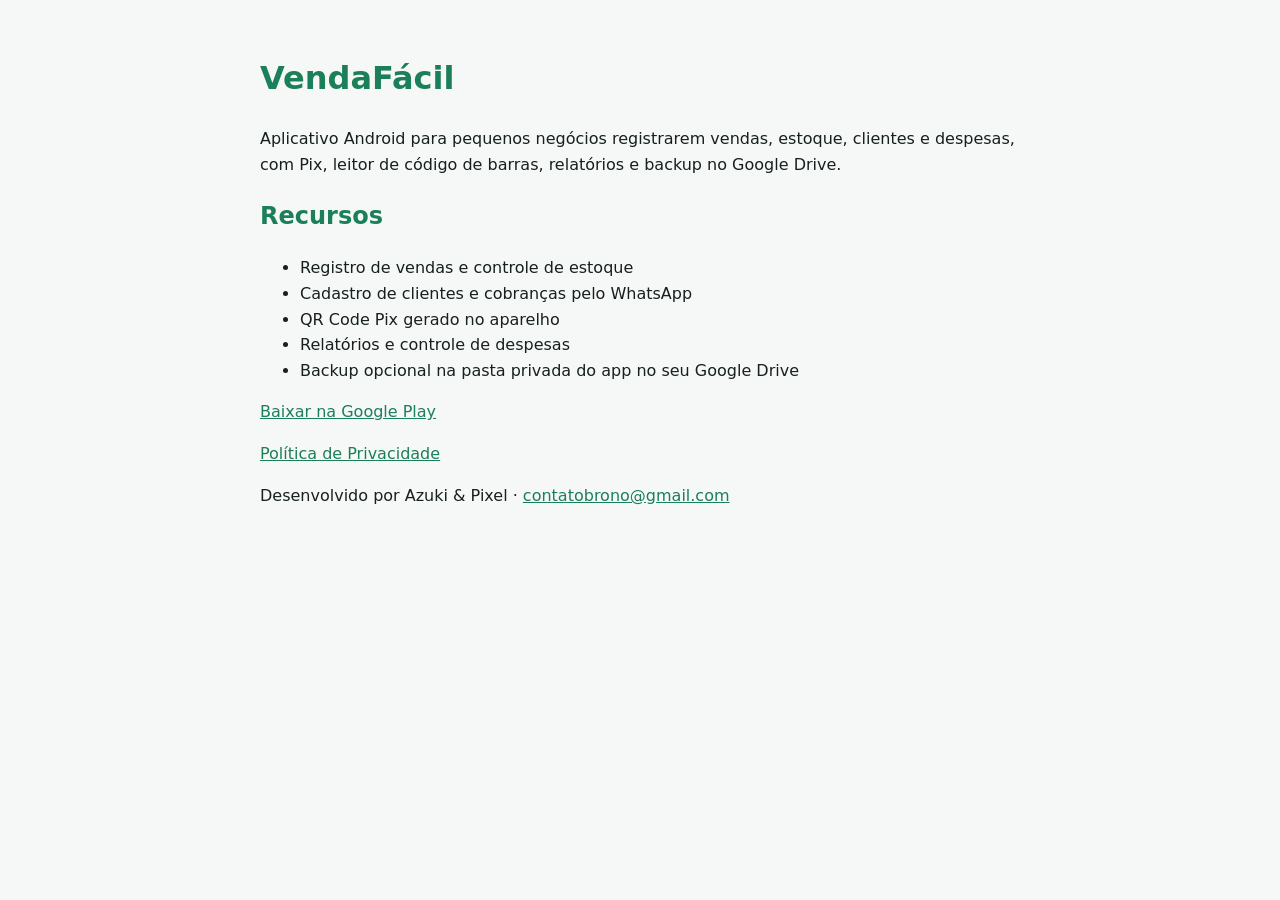
==== vendafacil/index.html @ a2855fb7 "Add files via upload" ====
<!doctype html>
<html lang="pt-BR">
<head>
<meta charset="utf-8">
<meta name="viewport" content="width=device-width, initial-scale=1">
<title>VendaFácil – Azuki &amp; Pixel</title>
<style>
body{font-family:system-ui,-apple-system,"Segoe UI",Roboto,sans-serif;max-width:760px;margin:0 auto;padding:32px 16px;line-height:1.6;color:#16201c;background:#f6f8f7}
h1,h2{color:#1b7f5a}
a{color:#1b7f5a}
</style>
</head>
<body>
<h1>VendaFácil</h1>
<p>Aplicativo Android para pequenos negócios registrarem vendas, estoque, clientes e despesas, com Pix, leitor de código de barras, relatórios e backup no Google Drive.</p>
<h2>Recursos</h2>
<ul>
<li>Registro de vendas e controle de estoque</li>
<li>Cadastro de clientes e cobranças pelo WhatsApp</li>
<li>QR Code Pix gerado no aparelho</li>
<li>Relatórios e controle de despesas</li>
<li>Backup opcional na pasta privada do app no seu Google Drive</li>
</ul>
<p><a href="https://play.google.com/store/apps/details?id=com.azukipixel.vendafacil">Baixar na Google Play</a></p>
<p><a href="politica-de-privacidade.html">Política de Privacidade</a></p>
<p>Desenvolvido por Azuki &amp; Pixel · <a href="mailto:contatobrono@gmail.com">contatobrono@gmail.com</a></p>
</body>
</html>
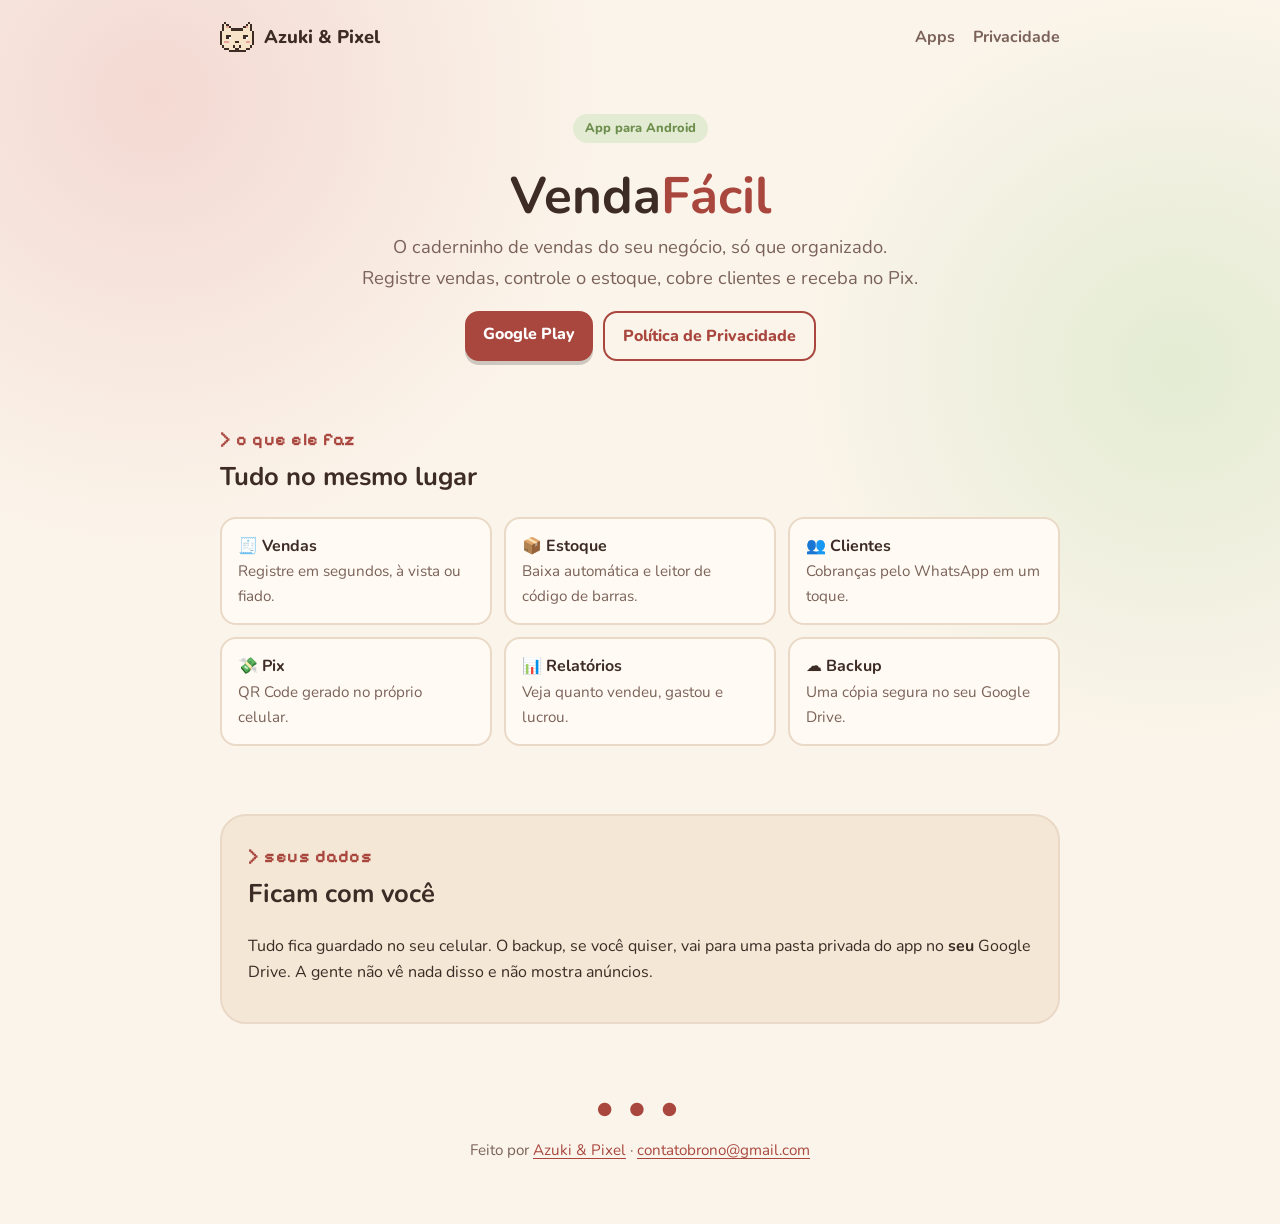
==== commit 59f2c79c: "Add files via upload" ====
--- a/vendafacil/index.html
+++ b/vendafacil/index.html
@@ -3,26 +3,62 @@
 <head>
 <meta charset="utf-8">
 <meta name="viewport" content="width=device-width, initial-scale=1">
+<meta name="description" content="VendaFácil: vendas, estoque, clientes e Pix para pequenos negócios.">
+<meta name="theme-color" content="#fbf4ea">
 <title>VendaFácil – Azuki &amp; Pixel</title>
-<style>
-body{font-family:system-ui,-apple-system,"Segoe UI",Roboto,sans-serif;max-width:760px;margin:0 auto;padding:32px 16px;line-height:1.6;color:#16201c;background:#f6f8f7}
-h1,h2{color:#1b7f5a}
-a{color:#1b7f5a}
-</style>
+<link rel="preconnect" href="https://fonts.googleapis.com">
+<link rel="preconnect" href="https://fonts.gstatic.com" crossorigin>
+<link href="https://fonts.googleapis.com/css2?family=Nunito:wght@400;700;800&family=Pixelify+Sans:wght@500&display=swap" rel="stylesheet">
+<link rel="stylesheet" href="../style.css">
 </head>
 <body>
-<h1>VendaFácil</h1>
-<p>Aplicativo Android para pequenos negócios registrarem vendas, estoque, clientes e despesas, com Pix, leitor de código de barras, relatórios e backup no Google Drive.</p>
-<h2>Recursos</h2>
-<ul>
-<li>Registro de vendas e controle de estoque</li>
-<li>Cadastro de clientes e cobranças pelo WhatsApp</li>
-<li>QR Code Pix gerado no aparelho</li>
-<li>Relatórios e controle de despesas</li>
-<li>Backup opcional na pasta privada do app no seu Google Drive</li>
-</ul>
-<p><a href="https://play.google.com/store/apps/details?id=com.azukipixel.vendafacil">Baixar na Google Play</a></p>
-<p><a href="politica-de-privacidade.html">Política de Privacidade</a></p>
-<p>Desenvolvido por Azuki &amp; Pixel · <a href="mailto:contatobrono@gmail.com">contatobrono@gmail.com</a></p>
+<header class="topo">
+  <div class="wrap">
+    <a class="marca" href="../"><svg class="mini" viewBox="0 0 16 14" shape-rendering="crispEdges" aria-hidden="true"><rect x="2" y="0" width="1" height="1" fill="var(--px-ink)"/><rect x="13" y="0" width="1" height="1" fill="var(--px-ink)"/><rect x="1" y="1" width="1" height="1" fill="var(--px-ink)"/><rect x="2" y="1" width="1" height="1" fill="var(--px-fur)"/><rect x="3" y="1" width="1" height="1" fill="var(--px-ink)"/><rect x="12" y="1" width="1" height="1" fill="var(--px-ink)"/><rect x="13" y="1" width="1" height="1" fill="var(--px-fur)"/><rect x="14" y="1" width="1" height="1" fill="var(--px-ink)"/><rect x="1" y="2" width="1" height="1" fill="var(--px-ink)"/><rect x="2" y="2" width="1" height="1" fill="var(--px-fur)"/><rect x="3" y="2" width="1" height="1" fill="var(--px-blush)"/><rect x="4" y="2" width="1" height="1" fill="var(--px-ink)"/><rect x="11" y="2" width="1" height="1" fill="var(--px-ink)"/><rect x="12" y="2" width="1" height="1" fill="var(--px-blush)"/><rect x="13" y="2" width="1" height="1" fill="var(--px-fur)"/><rect x="14" y="2" width="1" height="1" fill="var(--px-ink)"/><rect x="1" y="3" width="1" height="1" fill="var(--px-ink)"/><rect x="2" y="3" width="1" height="1" fill="var(--px-fur)"/><rect x="3" y="3" width="1" height="1" fill="var(--px-fur)"/><rect x="4" y="3" width="1" height="1" fill="var(--px-fur)"/><rect x="5" y="3" width="1" height="1" fill="var(--px-ink)"/><rect x="6" y="3" width="1" height="1" fill="var(--px-ink)"/><rect x="7" y="3" width="1" height="1" fill="var(--px-ink)"/><rect x="8" y="3" width="1" height="1" fill="var(--px-ink)"/><rect x="9" y="3" width="1" height="1" fill="var(--px-ink)"/><rect x="10" y="3" width="1" height="1" fill="var(--px-ink)"/><rect x="11" y="3" width="1" height="1" fill="var(--px-fur)"/><rect x="12" y="3" width="1" height="1" fill="var(--px-fur)"/><rect x="13" y="3" width="1" height="1" fill="var(--px-fur)"/><rect x="14" y="3" width="1" height="1" fill="var(--px-ink)"/><rect x="0" y="4" width="1" height="1" fill="var(--px-ink)"/><rect x="1" y="4" width="1" height="1" fill="var(--px-fur)"/><rect x="2" y="4" width="1" height="1" fill="var(--px-fur)"/><rect x="3" y="4" width="1" height="1" fill="var(--px-fur)"/><rect x="4" y="4" width="1" height="1" fill="var(--px-fur)"/><rect x="5" y="4" width="1" height="1" fill="var(--px-fur)"/><rect x="6" y="4" width="1" height="1" fill="var(--px-fur)"/><rect x="7" y="4" width="1" height="1" fill="var(--px-fur)"/><rect x="8" y="4" width="1" height="1" fill="var(--px-fur)"/><rect x="9" y="4" width="1" height="1" fill="var(--px-fur)"/><rect x="10" y="4" width="1" height="1" fill="var(--px-fur)"/><rect x="11" y="4" width="1" height="1" fill="var(--px-fur)"/><rect x="12" y="4" width="1" height="1" fill="var(--px-fur)"/><rect x="13" y="4" width="1" height="1" fill="var(--px-fur)"/><rect x="14" y="4" width="1" height="1" fill="var(--px-fur)"/><rect x="15" y="4" width="1" height="1" fill="var(--px-ink)"/><rect x="0" y="5" width="1" height="1" fill="var(--px-ink)"/><rect x="1" y="5" width="1" height="1" fill="var(--px-fur)"/><rect x="2" y="5" width="1" height="1" fill="var(--px-fur)"/><rect x="3" y="5" width="1" height="1" fill="var(--px-fur)"/><rect x="4" y="5" width="1" height="1" fill="var(--px-fur)"/><rect x="5" y="5" width="1" height="1" fill="var(--px-fur)"/><rect x="6" y="5" width="1" height="1" fill="var(--px-fur)"/><rect x="7" y="5" width="1" height="1" fill="var(--px-fur)"/><rect x="8" y="5" width="1" height="1" fill="var(--px-fur)"/><rect x="9" y="5" width="1" height="1" fill="var(--px-fur)"/><rect x="10" y="5" width="1" height="1" fill="var(--px-fur)"/><rect x="11" y="5" width="1" height="1" fill="var(--px-fur)"/><rect x="12" y="5" width="1" height="1" fill="var(--px-fur)"/><rect x="13" y="5" width="1" height="1" fill="var(--px-fur)"/><rect x="14" y="5" width="1" height="1" fill="var(--px-fur)"/><rect x="15" y="5" width="1" height="1" fill="var(--px-ink)"/><rect x="0" y="6" width="1" height="1" fill="var(--px-ink)"/><rect x="1" y="6" width="1" height="1" fill="var(--px-fur)"/><rect x="2" y="6" width="1" height="1" fill="var(--px-fur)"/><rect x="3" y="6" width="1" height="1" fill="var(--px-ink)"/><rect x="4" y="6" width="1" height="1" fill="var(--px-ink)"/><rect x="5" y="6" width="1" height="1" fill="var(--px-fur)"/><rect x="6" y="6" width="1" height="1" fill="var(--px-fur)"/><rect x="7" y="6" width="1" height="1" fill="var(--px-fur)"/><rect x="8" y="6" width="1" height="1" fill="var(--px-fur)"/><rect x="9" y="6" width="1" height="1" fill="var(--px-fur)"/><rect x="10" y="6" width="1" height="1" fill="var(--px-fur)"/><rect x="11" y="6" width="1" height="1" fill="var(--px-ink)"/><rect x="12" y="6" width="1" height="1" fill="var(--px-ink)"/><rect x="13" y="6" width="1" height="1" fill="var(--px-fur)"/><rect x="14" y="6" width="1" height="1" fill="var(--px-fur)"/><rect x="15" y="6" width="1" height="1" fill="var(--px-ink)"/><rect x="0" y="7" width="1" height="1" fill="var(--px-ink)"/><rect x="1" y="7" width="1" height="1" fill="var(--px-fur)"/><rect x="2" y="7" width="1" height="1" fill="var(--px-fur)"/><rect x="3" y="7" width="1" height="1" fill="var(--px-ink)"/><rect x="4" y="7" width="1" height="1" fill="#fff"/><rect x="5" y="7" width="1" height="1" fill="var(--px-fur)"/><rect x="6" y="7" width="1" height="1" fill="var(--px-fur)"/><rect x="7" y="7" width="1" height="1" fill="var(--px-fur)"/><rect x="8" y="7" width="1" height="1" fill="var(--px-fur)"/><rect x="9" y="7" width="1" height="1" fill="var(--px-fur)"/><rect x="10" y="7" width="1" height="1" fill="var(--px-fur)"/><rect x="11" y="7" width="1" height="1" fill="var(--px-ink)"/><rect x="12" y="7" width="1" height="1" fill="#fff"/><rect x="13" y="7" width="1" height="1" fill="var(--px-fur)"/><rect x="14" y="7" width="1" height="1" fill="var(--px-fur)"/><rect x="15" y="7" width="1" height="1" fill="var(--px-ink)"/><rect x="0" y="8" width="1" height="1" fill="var(--px-ink)"/><rect x="1" y="8" width="1" height="1" fill="var(--px-fur)"/><rect x="2" y="8" width="1" height="1" fill="var(--px-fur)"/><rect x="3" y="8" width="1" height="1" fill="var(--px-fur)"/><rect x="4" y="8" width="1" height="1" fill="var(--px-fur)"/><rect x="5" y="8" width="1" height="1" fill="var(--px-fur)"/><rect x="6" y="8" width="1" height="1" fill="var(--px-fur)"/><rect x="7" y="8" width="1" height="1" fill="var(--px-fur)"/><rect x="8" y="8" width="1" height="1" fill="var(--px-fur)"/><rect x="9" y="8" width="1" height="1" fill="var(--px-fur)"/><rect x="10" y="8" width="1" height="1" fill="var(--px-fur)"/><rect x="11" y="8" width="1" height="1" fill="var(--px-fur)"/><rect x="12" y="8" width="1" height="1" fill="var(--px-fur)"/><rect x="13" y="8" width="1" height="1" fill="var(--px-fur)"/><rect x="14" y="8" width="1" height="1" fill="var(--px-fur)"/><rect x="15" y="8" width="1" height="1" fill="var(--px-ink)"/><rect x="0" y="9" width="1" height="1" fill="var(--px-ink)"/><rect x="1" y="9" width="1" height="1" fill="var(--px-fur)"/><rect x="2" y="9" width="1" height="1" fill="var(--px-blush)"/><rect x="3" y="9" width="1" height="1" fill="var(--px-blush)"/><rect x="4" y="9" width="1" height="1" fill="var(--px-fur)"/><rect x="5" y="9" width="1" height="1" fill="var(--px-fur)"/><rect x="6" y="9" width="1" height="1" fill="var(--px-fur)"/><rect x="7" y="9" width="1" height="1" fill="var(--px-ink)"/><rect x="8" y="9" width="1" height="1" fill="var(--px-ink)"/><rect x="9" y="9" width="1" height="1" fill="var(--px-fur)"/><rect x="10" y="9" width="1" height="1" fill="var(--px-fur)"/><rect x="11" y="9" width="1" height="1" fill="var(--px-fur)"/><rect x="12" y="9" width="1" height="1" fill="var(--px-blush)"/><rect x="13" y="9" width="1" height="1" fill="var(--px-blush)"/><rect x="14" y="9" width="1" height="1" fill="var(--px-fur)"/><rect x="15" y="9" width="1" height="1" fill="var(--px-ink)"/><rect x="0" y="10" width="1" height="1" fill="var(--px-ink)"/><rect x="1" y="10" width="1" height="1" fill="var(--px-fur)"/><rect x="2" y="10" width="1" height="1" fill="var(--px-fur)"/><rect x="3" y="10" width="1" height="1" fill="var(--px-fur)"/><rect x="4" y="10" width="1" height="1" fill="var(--px-fur)"/><rect x="5" y="10" width="1" height="1" fill="var(--px-fur)"/><rect x="6" y="10" width="1" height="1" fill="var(--px-fur)"/><rect x="7" y="10" width="1" height="1" fill="var(--px-fur)"/><rect x="8" y="10" width="1" height="1" fill="var(--px-fur)"/><rect x="9" y="10" width="1" height="1" fill="var(--px-fur)"/><rect x="10" y="10" width="1" height="1" fill="var(--px-fur)"/><rect x="11" y="10" width="1" height="1" fill="var(--px-fur)"/><rect x="12" y="10" width="1" height="1" fill="var(--px-fur)"/><rect x="13" y="10" width="1" height="1" fill="var(--px-fur)"/><rect x="14" y="10" width="1" height="1" fill="var(--px-fur)"/><rect x="15" y="10" width="1" height="1" fill="var(--px-ink)"/><rect x="1" y="11" width="1" height="1" fill="var(--px-ink)"/><rect x="2" y="11" width="1" height="1" fill="var(--px-fur)"/><rect x="3" y="11" width="1" height="1" fill="var(--px-fur)"/><rect x="4" y="11" width="1" height="1" fill="var(--px-fur)"/><rect x="5" y="11" width="1" height="1" fill="var(--px-fur)"/><rect x="6" y="11" width="1" height="1" fill="var(--px-ink)"/><rect x="7" y="11" width="1" height="1" fill="var(--px-fur)"/><rect x="8" y="11" width="1" height="1" fill="var(--px-fur)"/><rect x="9" y="11" width="1" height="1" fill="var(--px-ink)"/><rect x="10" y="11" width="1" height="1" fill="var(--px-fur)"/><rect x="11" y="11" width="1" height="1" fill="var(--px-fur)"/><rect x="12" y="11" width="1" height="1" fill="var(--px-fur)"/><rect x="13" y="11" width="1" height="1" fill="var(--px-fur)"/><rect x="14" y="11" width="1" height="1" fill="var(--px-ink)"/><rect x="2" y="12" width="1" height="1" fill="var(--px-ink)"/><rect x="3" y="12" width="1" height="1" fill="var(--px-ink)"/><rect x="4" y="12" width="1" height="1" fill="var(--px-fur)"/><rect x="5" y="12" width="1" height="1" fill="var(--px-fur)"/><rect x="6" y="12" width="1" height="1" fill="var(--px-fur)"/><rect x="7" y="12" width="1" height="1" fill="var(--px-ink)"/><rect x="8" y="12" width="1" height="1" fill="var(--px-ink)"/><rect x="9" y="12" width="1" height="1" fill="var(--px-fur)"/><rect x="10" y="12" width="1" height="1" fill="var(--px-fur)"/><rect x="11" y="12" width="1" height="1" fill="var(--px-fur)"/><rect x="12" y="12" width="1" height="1" fill="var(--px-ink)"/><rect x="13" y="12" width="1" height="1" fill="var(--px-ink)"/><rect x="4" y="13" width="1" height="1" fill="var(--px-ink)"/><rect x="5" y="13" width="1" height="1" fill="var(--px-ink)"/><rect x="6" y="13" width="1" height="1" fill="var(--px-ink)"/><rect x="7" y="13" width="1" height="1" fill="var(--px-ink)"/><rect x="8" y="13" width="1" height="1" fill="var(--px-ink)"/><rect x="9" y="13" width="1" height="1" fill="var(--px-ink)"/><rect x="10" y="13" width="1" height="1" fill="var(--px-ink)"/><rect x="11" y="13" width="1" height="1" fill="var(--px-ink)"/></svg><span>Azuki &amp; Pixel</span></a>
+    <nav><a href="../#apps">Apps</a><a href="politica-de-privacidade.html">Privacidade</a></nav>
+  </div>
+</header>
+
+<main>
+  <section class="hero">
+    <div class="wrap">
+      <span class="selo">App para Android</span>
+      <h1>Venda<span class="e">Fácil</span></h1>
+      <p class="sub">O caderninho de vendas do seu negócio, só que organizado. Registre vendas, controle o estoque, cobre clientes e receba no Pix.</p>
+      <div class="acoes" style="justify-content:center;margin-top:18px">
+        <a class="botao" href="https://play.google.com/store/apps/details?id=com.azukipixel.vendafacil">Google Play</a>
+        <a class="botao claro" href="politica-de-privacidade.html">Política de Privacidade</a>
+      </div>
+    </div>
+  </section>
+
+  <section>
+    <div class="wrap">
+      <h2><span class="pixel">&gt; o que ele faz</span>Tudo no mesmo lugar</h2>
+      <ul class="lista">
+        <li>🧾 Vendas<span>Registre em segundos, à vista ou fiado.</span></li>
+        <li>📦 Estoque<span>Baixa automática e leitor de código de barras.</span></li>
+        <li>👥 Clientes<span>Cobranças pelo WhatsApp em um toque.</span></li>
+        <li>💸 Pix<span>QR Code gerado no próprio celular.</span></li>
+        <li>📊 Relatórios<span>Veja quanto vendeu, gastou e lucrou.</span></li>
+        <li>☁️ Backup<span>Uma cópia segura no seu Google Drive.</span></li>
+      </ul>
+    </div>
+  </section>
+
+  <section>
+    <div class="wrap">
+      <div class="sobre">
+        <h2><span class="pixel">&gt; seus dados</span>Ficam com você</h2>
+        <p>Tudo fica guardado no seu celular. O backup, se você quiser, vai para uma pasta privada do app no <strong>seu</strong> Google Drive. A gente não vê nada disso e não mostra anúncios.</p>
+      </div>
+    </div>
+  </section>
+</main>
+
+<footer>
+  <div class="feijoes">● ● ●</div>
+  <p>Feito por <a href="../">Azuki &amp; Pixel</a> · <a href="mailto:contatobrono@gmail.com">contatobrono@gmail.com</a></p>
+</footer>
 </body>
 </html>
--- a/style.css
+++ b/style.css
@@ -0,0 +1,117 @@
+:root{
+  --bg:#fbf4ea;
+  --bg-2:#f4e7d6;
+  --card:#fffaf3;
+  --ink:#3d2b25;
+  --ink-soft:#7a6259;
+  --azuki:#a9473f;
+  --azuki-soft:#f3d9d2;
+  --matcha:#6f8f4e;
+  --matcha-soft:#e3ecd3;
+  --line:#ead9c6;
+  --shadow:0 10px 30px -12px rgba(110,60,40,.25);
+  --px-ink:#3d2b25;
+  --px-fur:#f6e3c8;
+  --px-blush:#e9a39a;
+}
+@media (prefers-color-scheme:dark){
+  :root{
+    --bg:#221a17;
+    --bg-2:#2b211d;
+    --card:#2f2420;
+    --ink:#f3e6d8;
+    --ink-soft:#c4ad9d;
+    --azuki:#e48a7e;
+    --azuki-soft:#4a2c27;
+    --matcha:#a9c98a;
+    --matcha-soft:#33402a;
+    --line:#45352e;
+    --shadow:0 10px 30px -12px rgba(0,0,0,.6);
+    --px-ink:#1a1210;
+    --px-fur:#f6e3c8;
+    --px-blush:#e9a39a;
+  }
+}
+*{box-sizing:border-box}
+html{scroll-behavior:smooth}
+body{
+  margin:0;
+  font-family:"Nunito",system-ui,-apple-system,"Segoe UI",Roboto,sans-serif;
+  color:var(--ink);
+  background:
+    radial-gradient(circle at 12% 8%,var(--azuki-soft) 0,transparent 28%),
+    radial-gradient(circle at 92% 30%,var(--matcha-soft) 0,transparent 26%),
+    var(--bg);
+  line-height:1.65;
+  min-height:100vh;
+}
+a{color:var(--azuki);text-underline-offset:3px}
+.pixel{font-family:"Pixelify Sans","Nunito",monospace;letter-spacing:.5px}
+.wrap{max-width:880px;margin:0 auto;padding:0 20px}
+
+header.topo{padding:22px 0}
+header.topo .wrap{display:flex;align-items:center;justify-content:space-between;gap:12px}
+.marca{display:flex;align-items:center;gap:10px;text-decoration:none;color:var(--ink);font-weight:800;font-size:1.15rem}
+.marca svg{width:34px;height:auto}
+nav a{color:var(--ink-soft);text-decoration:none;font-weight:700;margin-left:18px}
+nav a:hover{color:var(--azuki)}
+
+.hero{padding:40px 0 30px;text-align:center}
+.hero .gato{width:min(180px,46vw);height:auto;animation:balanca 3.2s ease-in-out infinite;filter:drop-shadow(0 12px 10px rgba(110,60,40,.18))}
+@keyframes balanca{0%,100%{transform:translateY(0) rotate(-2deg)}50%{transform:translateY(-6px) rotate(2deg)}}
+@media (prefers-reduced-motion:reduce){.hero .gato{animation:none}}
+.hero h1{font-size:clamp(2.1rem,6vw,3.2rem);margin:18px 0 6px;line-height:1.15}
+.hero h1 .e{color:var(--azuki)}
+.hero p.sub{font-size:1.15rem;color:var(--ink-soft);max-width:560px;margin:0 auto}
+.selo{display:inline-block;background:var(--matcha-soft);color:var(--matcha);font-weight:800;font-size:.8rem;padding:4px 12px;border-radius:999px;margin-bottom:6px}
+
+section{padding:34px 0}
+h2{font-size:1.6rem;margin:0 0 18px}
+h2 .pixel{color:var(--azuki);font-size:1.1rem;display:block;margin-bottom:2px}
+
+.cards{display:grid;grid-template-columns:repeat(auto-fit,minmax(250px,1fr));gap:18px}
+.card{
+  background:var(--card);
+  border:2px solid var(--line);
+  border-radius:22px;
+  padding:22px;
+  box-shadow:var(--shadow);
+  transition:transform .2s ease;
+}
+.card:hover{transform:translateY(-3px)}
+.card h3{margin:10px 0 4px;font-size:1.25rem}
+.card p{margin:0 0 12px;color:var(--ink-soft)}
+.icone{width:54px;height:54px;border-radius:16px;display:grid;place-items:center;font-size:1.6rem}
+.icone.verde{background:var(--matcha-soft)}
+.icone.azuki{background:var(--azuki-soft)}
+.card.vazio{border-style:dashed;box-shadow:none;background:transparent;display:flex;flex-direction:column;justify-content:center;align-items:center;text-align:center;min-height:200px}
+.card.vazio p{margin:6px 0 0}
+
+.botao{
+  display:inline-block;background:var(--azuki);color:#fff;text-decoration:none;font-weight:800;
+  padding:10px 18px;border-radius:14px;box-shadow:0 4px 0 rgba(0,0,0,.18);
+}
+.botao:hover{filter:brightness(1.06)}
+.botao.claro{background:transparent;color:var(--azuki);border:2px solid var(--azuki);box-shadow:none}
+.acoes{display:flex;flex-wrap:wrap;gap:10px;margin-top:6px}
+
+.lista{list-style:none;padding:0;margin:0;display:grid;grid-template-columns:repeat(auto-fit,minmax(220px,1fr));gap:12px}
+.lista li{background:var(--card);border:2px solid var(--line);border-radius:16px;padding:14px 16px;font-weight:700}
+.lista li span{display:block;font-weight:400;color:var(--ink-soft);font-size:.95rem}
+
+.sobre{background:var(--bg-2);border-radius:26px;padding:26px;border:2px solid var(--line)}
+.sobre p{margin:0 0 10px}
+
+footer{padding:36px 0 46px;color:var(--ink-soft);font-size:.95rem;text-align:center}
+footer .feijoes{letter-spacing:6px;color:var(--azuki);font-size:1.1rem}
+
+.doc{background:var(--card);border:2px solid var(--line);border-radius:24px;padding:28px;box-shadow:var(--shadow);margin:10px 0 30px}
+.doc h1{font-size:clamp(1.6rem,5vw,2.2rem);line-height:1.2;margin-top:0}
+.doc h2{font-size:1.2rem;margin:26px 0 6px;color:var(--azuki)}
+.doc code{background:var(--bg-2);padding:1px 6px;border-radius:6px}
+
+@media (max-width:560px){
+  nav a{margin-left:12px}
+  .doc{padding:20px}
+}
+.marca svg.mini{width:34px;height:auto}
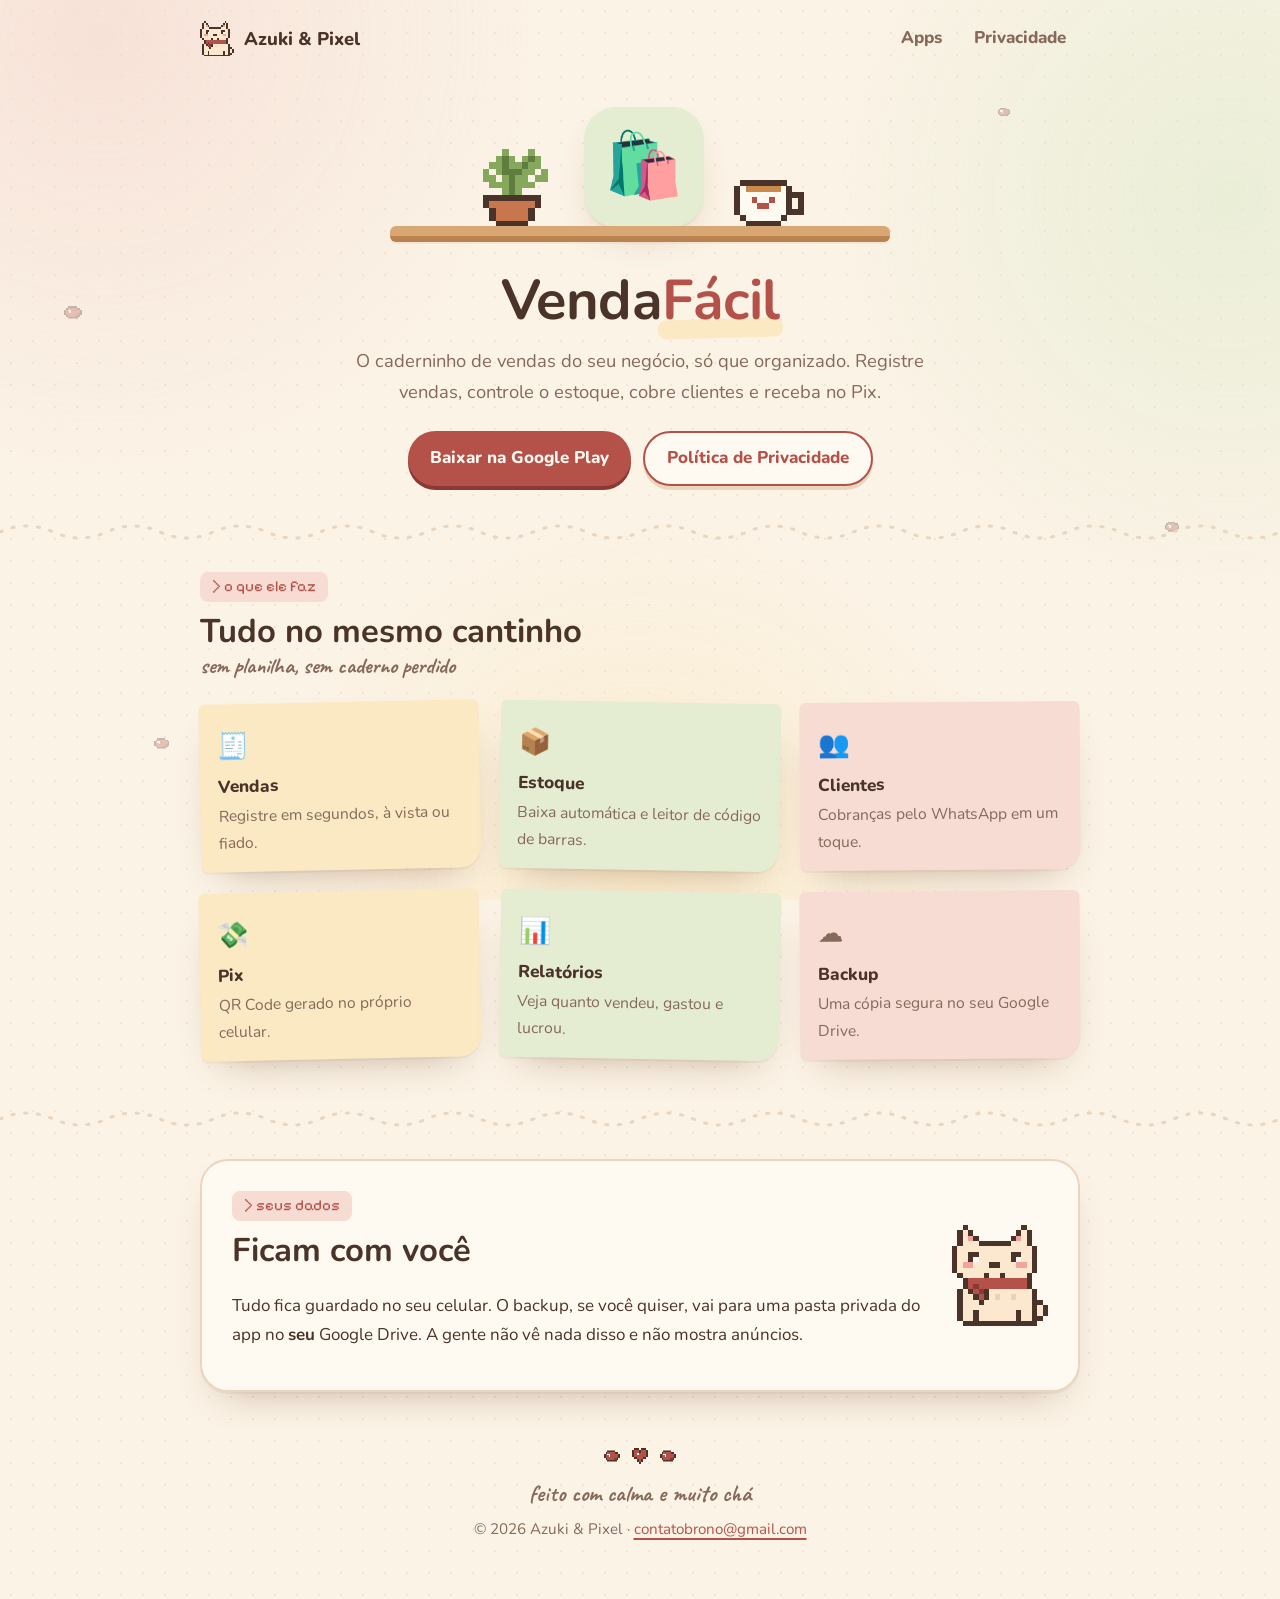
==== commit bbba6b2e: "Add files via upload" ====
--- a/vendafacil/index.html
+++ b/vendafacil/index.html
@@ -4,17 +4,21 @@
 <meta charset="utf-8">
 <meta name="viewport" content="width=device-width, initial-scale=1">
 <meta name="description" content="VendaFácil: vendas, estoque, clientes e Pix para pequenos negócios.">
-<meta name="theme-color" content="#fbf4ea">
+<meta name="theme-color" content="#fbf3e6" media="(prefers-color-scheme: light)">
+<meta name="theme-color" content="#241b17" media="(prefers-color-scheme: dark)">
 <title>VendaFácil – Azuki &amp; Pixel</title>
 <link rel="preconnect" href="https://fonts.googleapis.com">
 <link rel="preconnect" href="https://fonts.gstatic.com" crossorigin>
-<link href="https://fonts.googleapis.com/css2?family=Nunito:wght@400;700;800&family=Pixelify+Sans:wght@500&display=swap" rel="stylesheet">
+<link href="https://fonts.googleapis.com/css2?family=Caveat:wght@700&family=Nunito:wght@400;700;800&family=Pixelify+Sans:wght@500&display=swap" rel="stylesheet">
 <link rel="stylesheet" href="../style.css">
+<link rel="icon" href="data:image/svg+xml,%3Csvg xmlns='http://www.w3.org/2000/svg' viewBox='0 0 5 5' shape-rendering='crispEdges'%3E%3Cpath d='M1 0h3v1h1v3h-1v1h-3v-1h-1v-3h1z' fill='%234a3328'/%3E%3Cpath d='M1 1h3v3h-3z' fill='%23b4524a'/%3E%3Cpath d='M2 2h1v1h-1z' fill='%23fff'/%3E%3C/svg%3E">
 </head>
 <body>
+<svg width="0" height="0" style="position:absolute" aria-hidden="true"><defs><symbol id="px-gato" viewBox="0 0 18 19"><rect x="2" y="0" width="1.02" height="1.02" fill="var(--px-ink)"/><rect x="13" y="0" width="1.02" height="1.02" fill="var(--px-ink)"/><rect x="1" y="1" width="1.02" height="1.02" fill="var(--px-ink)"/><rect x="2" y="1" width="1.02" height="1.02" fill="var(--px-fur)"/><rect x="3" y="1" width="1.02" height="1.02" fill="var(--px-ink)"/><rect x="12" y="1" width="1.02" height="1.02" fill="var(--px-ink)"/><rect x="13" y="1" width="1.02" height="1.02" fill="var(--px-fur)"/><rect x="14" y="1" width="1.02" height="1.02" fill="var(--px-ink)"/><rect x="1" y="2" width="1.02" height="1.02" fill="var(--px-ink)"/><rect x="2" y="2" width="1.02" height="1.02" fill="var(--px-fur)"/><rect x="3" y="2" width="1.02" height="1.02" fill="var(--px-blush)"/><rect x="4" y="2" width="1.02" height="1.02" fill="var(--px-ink)"/><rect x="11" y="2" width="1.02" height="1.02" fill="var(--px-ink)"/><rect x="12" y="2" width="1.02" height="1.02" fill="var(--px-blush)"/><rect x="13" y="2" width="1.02" height="1.02" fill="var(--px-fur)"/><rect x="14" y="2" width="1.02" height="1.02" fill="var(--px-ink)"/><rect x="1" y="3" width="1.02" height="1.02" fill="var(--px-ink)"/><rect x="2" y="3" width="1.02" height="1.02" fill="var(--px-fur)"/><rect x="3" y="3" width="1.02" height="1.02" fill="var(--px-fur)"/><rect x="4" y="3" width="1.02" height="1.02" fill="var(--px-fur)"/><rect x="5" y="3" width="1.02" height="1.02" fill="var(--px-ink)"/><rect x="6" y="3" width="1.02" height="1.02" fill="var(--px-ink)"/><rect x="7" y="3" width="1.02" height="1.02" fill="var(--px-ink)"/><rect x="8" y="3" width="1.02" height="1.02" fill="var(--px-ink)"/><rect x="9" y="3" width="1.02" height="1.02" fill="var(--px-ink)"/><rect x="10" y="3" width="1.02" height="1.02" fill="var(--px-ink)"/><rect x="11" y="3" width="1.02" height="1.02" fill="var(--px-fur)"/><rect x="12" y="3" width="1.02" height="1.02" fill="var(--px-fur)"/><rect x="13" y="3" width="1.02" height="1.02" fill="var(--px-fur)"/><rect x="14" y="3" width="1.02" height="1.02" fill="var(--px-ink)"/><rect x="0" y="4" width="1.02" height="1.02" fill="var(--px-ink)"/><rect x="1" y="4" width="1.02" height="1.02" fill="var(--px-fur)"/><rect x="2" y="4" width="1.02" height="1.02" fill="var(--px-fur)"/><rect x="3" y="4" width="1.02" height="1.02" fill="var(--px-fur)"/><rect x="4" y="4" width="1.02" height="1.02" fill="var(--px-fur)"/><rect x="5" y="4" width="1.02" height="1.02" fill="var(--px-fur)"/><rect x="6" y="4" width="1.02" height="1.02" fill="var(--px-fur)"/><rect x="7" y="4" width="1.02" height="1.02" fill="var(--px-fur)"/><rect x="8" y="4" width="1.02" height="1.02" fill="var(--px-fur)"/><rect x="9" y="4" width="1.02" height="1.02" fill="var(--px-fur)"/><rect x="10" y="4" width="1.02" height="1.02" fill="var(--px-fur)"/><rect x="11" y="4" width="1.02" height="1.02" fill="var(--px-fur)"/><rect x="12" y="4" width="1.02" height="1.02" fill="var(--px-fur)"/><rect x="13" y="4" width="1.02" height="1.02" fill="var(--px-fur)"/><rect x="14" y="4" width="1.02" height="1.02" fill="var(--px-fur)"/><rect x="15" y="4" width="1.02" height="1.02" fill="var(--px-ink)"/><rect x="0" y="5" width="1.02" height="1.02" fill="var(--px-ink)"/><rect x="1" y="5" width="1.02" height="1.02" fill="var(--px-fur)"/><rect x="2" y="5" width="1.02" height="1.02" fill="var(--px-fur)"/><rect x="3" y="5" width="1.02" height="1.02" fill="var(--px-ink)"/><rect x="4" y="5" width="1.02" height="1.02" fill="var(--px-ink)"/><rect x="5" y="5" width="1.02" height="1.02" fill="var(--px-fur)"/><rect x="6" y="5" width="1.02" height="1.02" fill="var(--px-fur)"/><rect x="7" y="5" width="1.02" height="1.02" fill="var(--px-fur)"/><rect x="8" y="5" width="1.02" height="1.02" fill="var(--px-fur)"/><rect x="9" y="5" width="1.02" height="1.02" fill="var(--px-fur)"/><rect x="10" y="5" width="1.02" height="1.02" fill="var(--px-fur)"/><rect x="11" y="5" width="1.02" height="1.02" fill="var(--px-ink)"/><rect x="12" y="5" width="1.02" height="1.02" fill="var(--px-ink)"/><rect x="13" y="5" width="1.02" height="1.02" fill="var(--px-fur)"/><rect x="14" y="5" width="1.02" height="1.02" fill="var(--px-fur)"/><rect x="15" y="5" width="1.02" height="1.02" fill="var(--px-ink)"/><rect x="0" y="6" width="1.02" height="1.02" fill="var(--px-ink)"/><rect x="1" y="6" width="1.02" height="1.02" fill="var(--px-fur)"/><rect x="2" y="6" width="1.02" height="1.02" fill="var(--px-fur)"/><rect x="3" y="6" width="1.02" height="1.02" fill="var(--px-ink)"/><rect x="4" y="6" width="1.02" height="1.02" fill="#fff"/><rect x="5" y="6" width="1.02" height="1.02" fill="var(--px-fur)"/><rect x="6" y="6" width="1.02" height="1.02" fill="var(--px-fur)"/><rect x="7" y="6" width="1.02" height="1.02" fill="var(--px-fur)"/><rect x="8" y="6" width="1.02" height="1.02" fill="var(--px-fur)"/><rect x="9" y="6" width="1.02" height="1.02" fill="var(--px-fur)"/><rect x="10" y="6" width="1.02" height="1.02" fill="var(--px-fur)"/><rect x="11" y="6" width="1.02" height="1.02" fill="var(--px-ink)"/><rect x="12" y="6" width="1.02" height="1.02" fill="#fff"/><rect x="13" y="6" width="1.02" height="1.02" fill="var(--px-fur)"/><rect x="14" y="6" width="1.02" height="1.02" fill="var(--px-fur)"/><rect x="15" y="6" width="1.02" height="1.02" fill="var(--px-ink)"/><rect x="0" y="7" width="1.02" height="1.02" fill="var(--px-ink)"/><rect x="1" y="7" width="1.02" height="1.02" fill="var(--px-fur)"/><rect x="2" y="7" width="1.02" height="1.02" fill="var(--px-blush)"/><rect x="3" y="7" width="1.02" height="1.02" fill="var(--px-blush)"/><rect x="4" y="7" width="1.02" height="1.02" fill="var(--px-fur)"/><rect x="5" y="7" width="1.02" height="1.02" fill="var(--px-fur)"/><rect x="6" y="7" width="1.02" height="1.02" fill="var(--px-fur)"/><rect x="7" y="7" width="1.02" height="1.02" fill="var(--px-ink)"/><rect x="8" y="7" width="1.02" height="1.02" fill="var(--px-ink)"/><rect x="9" y="7" width="1.02" height="1.02" fill="var(--px-fur)"/><rect x="10" y="7" width="1.02" height="1.02" fill="var(--px-fur)"/><rect x="11" y="7" width="1.02" height="1.02" fill="var(--px-fur)"/><rect x="12" y="7" width="1.02" height="1.02" fill="var(--px-blush)"/><rect x="13" y="7" width="1.02" height="1.02" fill="var(--px-blush)"/><rect x="14" y="7" width="1.02" height="1.02" fill="var(--px-fur)"/><rect x="15" y="7" width="1.02" height="1.02" fill="var(--px-ink)"/><rect x="0" y="8" width="1.02" height="1.02" fill="var(--px-ink)"/><rect x="1" y="8" width="1.02" height="1.02" fill="var(--px-fur)"/><rect x="2" y="8" width="1.02" height="1.02" fill="var(--px-fur)"/><rect x="3" y="8" width="1.02" height="1.02" fill="var(--px-fur)"/><rect x="4" y="8" width="1.02" height="1.02" fill="var(--px-fur)"/><rect x="5" y="8" width="1.02" height="1.02" fill="var(--px-fur)"/><rect x="6" y="8" width="1.02" height="1.02" fill="var(--px-fur)"/><rect x="7" y="8" width="1.02" height="1.02" fill="var(--px-fur)"/><rect x="8" y="8" width="1.02" height="1.02" fill="var(--px-fur)"/><rect x="9" y="8" width="1.02" height="1.02" fill="var(--px-fur)"/><rect x="10" y="8" width="1.02" height="1.02" fill="var(--px-fur)"/><rect x="11" y="8" width="1.02" height="1.02" fill="var(--px-fur)"/><rect x="12" y="8" width="1.02" height="1.02" fill="var(--px-fur)"/><rect x="13" y="8" width="1.02" height="1.02" fill="var(--px-fur)"/><rect x="14" y="8" width="1.02" height="1.02" fill="var(--px-fur)"/><rect x="15" y="8" width="1.02" height="1.02" fill="var(--px-ink)"/><rect x="1" y="9" width="1.02" height="1.02" fill="var(--px-ink)"/><rect x="2" y="9" width="1.02" height="1.02" fill="var(--px-fur)"/><rect x="3" y="9" width="1.02" height="1.02" fill="var(--px-fur)"/><rect x="4" y="9" width="1.02" height="1.02" fill="var(--px-fur)"/><rect x="5" y="9" width="1.02" height="1.02" fill="var(--px-fur)"/><rect x="6" y="9" width="1.02" height="1.02" fill="var(--px-ink)"/><rect x="7" y="9" width="1.02" height="1.02" fill="var(--px-fur)"/><rect x="8" y="9" width="1.02" height="1.02" fill="var(--px-fur)"/><rect x="9" y="9" width="1.02" height="1.02" fill="var(--px-ink)"/><rect x="10" y="9" width="1.02" height="1.02" fill="var(--px-fur)"/><rect x="11" y="9" width="1.02" height="1.02" fill="var(--px-fur)"/><rect x="12" y="9" width="1.02" height="1.02" fill="var(--px-fur)"/><rect x="13" y="9" width="1.02" height="1.02" fill="var(--px-fur)"/><rect x="14" y="9" width="1.02" height="1.02" fill="var(--px-ink)"/><rect x="2" y="10" width="1.02" height="1.02" fill="var(--px-ink)"/><rect x="3" y="10" width="1.02" height="1.02" fill="var(--px-azuki)"/><rect x="4" y="10" width="1.02" height="1.02" fill="var(--px-azuki)"/><rect x="5" y="10" width="1.02" height="1.02" fill="var(--px-azuki)"/><rect x="6" y="10" width="1.02" height="1.02" fill="var(--px-azuki)"/><rect x="7" y="10" width="1.02" height="1.02" fill="var(--px-azuki)"/><rect x="8" y="10" width="1.02" height="1.02" fill="var(--px-azuki)"/><rect x="9" y="10" width="1.02" height="1.02" fill="var(--px-azuki)"/><rect x="10" y="10" width="1.02" height="1.02" fill="var(--px-azuki)"/><rect x="11" y="10" width="1.02" height="1.02" fill="var(--px-azuki)"/><rect x="12" y="10" width="1.02" height="1.02" fill="var(--px-azuki)"/><rect x="13" y="10" width="1.02" height="1.02" fill="var(--px-azuki)"/><rect x="14" y="10" width="1.02" height="1.02" fill="var(--px-ink)"/><rect x="2" y="11" width="1.02" height="1.02" fill="var(--px-ink)"/><rect x="3" y="11" width="1.02" height="1.02" fill="var(--px-azuki)"/><rect x="4" y="11" width="1.02" height="1.02" fill="var(--px-azuki-dark)"/><rect x="5" y="11" width="1.02" height="1.02" fill="var(--px-azuki)"/><rect x="6" y="11" width="1.02" height="1.02" fill="var(--px-azuki)"/><rect x="7" y="11" width="1.02" height="1.02" fill="var(--px-azuki)"/><rect x="8" y="11" width="1.02" height="1.02" fill="var(--px-azuki)"/><rect x="9" y="11" width="1.02" height="1.02" fill="var(--px-azuki)"/><rect x="10" y="11" width="1.02" height="1.02" fill="var(--px-azuki)"/><rect x="11" y="11" width="1.02" height="1.02" fill="var(--px-azuki)"/><rect x="12" y="11" width="1.02" height="1.02" fill="var(--px-azuki)"/><rect x="13" y="11" width="1.02" height="1.02" fill="var(--px-azuki)"/><rect x="14" y="11" width="1.02" height="1.02" fill="var(--px-ink)"/><rect x="1" y="12" width="1.02" height="1.02" fill="var(--px-ink)"/><rect x="2" y="12" width="1.02" height="1.02" fill="var(--px-fur)"/><rect x="3" y="12" width="1.02" height="1.02" fill="var(--px-ink)"/><rect x="4" y="12" width="1.02" height="1.02" fill="var(--px-azuki)"/><rect x="5" y="12" width="1.02" height="1.02" fill="var(--px-azuki-dark)"/><rect x="6" y="12" width="1.02" height="1.02" fill="var(--px-ink)"/><rect x="7" y="12" width="1.02" height="1.02" fill="var(--px-fur)"/><rect x="8" y="12" width="1.02" height="1.02" fill="var(--px-fur)"/><rect x="9" y="12" width="1.02" height="1.02" fill="var(--px-fur)"/><rect x="10" y="12" width="1.02" height="1.02" fill="var(--px-fur)"/><rect x="11" y="12" width="1.02" height="1.02" fill="var(--px-fur)"/><rect x="12" y="12" width="1.02" height="1.02" fill="var(--px-fur)"/><rect x="13" y="12" width="1.02" height="1.02" fill="var(--px-fur)"/><rect x="14" y="12" width="1.02" height="1.02" fill="var(--px-fur)"/><rect x="15" y="12" width="1.02" height="1.02" fill="var(--px-ink)"/><rect x="1" y="13" width="1.02" height="1.02" fill="var(--px-ink)"/><rect x="2" y="13" width="1.02" height="1.02" fill="var(--px-fur)"/><rect x="3" y="13" width="1.02" height="1.02" fill="var(--px-fur)"/><rect x="4" y="13" width="1.02" height="1.02" fill="var(--px-ink)"/><rect x="5" y="13" width="1.02" height="1.02" fill="var(--px-azuki)"/><rect x="6" y="13" width="1.02" height="1.02" fill="var(--px-ink)"/><rect x="7" y="13" width="1.02" height="1.02" fill="var(--px-fur)"/><rect x="8" y="13" width="1.02" height="1.02" fill="var(--px-shade)"/><rect x="9" y="13" width="1.02" height="1.02" fill="var(--px-fur)"/><rect x="10" y="13" width="1.02" height="1.02" fill="var(--px-fur)"/><rect x="11" y="13" width="1.02" height="1.02" fill="var(--px-shade)"/><rect x="12" y="13" width="1.02" height="1.02" fill="var(--px-fur)"/><rect x="13" y="13" width="1.02" height="1.02" fill="var(--px-fur)"/><rect x="14" y="13" width="1.02" height="1.02" fill="var(--px-fur)"/><rect x="15" y="13" width="1.02" height="1.02" fill="var(--px-ink)"/><rect x="1" y="14" width="1.02" height="1.02" fill="var(--px-ink)"/><rect x="2" y="14" width="1.02" height="1.02" fill="var(--px-fur)"/><rect x="3" y="14" width="1.02" height="1.02" fill="var(--px-fur)"/><rect x="4" y="14" width="1.02" height="1.02" fill="var(--px-fur)"/><rect x="5" y="14" width="1.02" height="1.02" fill="var(--px-ink)"/><rect x="6" y="14" width="1.02" height="1.02" fill="var(--px-fur)"/><rect x="7" y="14" width="1.02" height="1.02" fill="var(--px-fur)"/><rect x="8" y="14" width="1.02" height="1.02" fill="var(--px-fur)"/><rect x="9" y="14" width="1.02" height="1.02" fill="var(--px-fur)"/><rect x="10" y="14" width="1.02" height="1.02" fill="var(--px-fur)"/><rect x="11" y="14" width="1.02" height="1.02" fill="var(--px-fur)"/><rect x="12" y="14" width="1.02" height="1.02" fill="var(--px-fur)"/><rect x="13" y="14" width="1.02" height="1.02" fill="var(--px-fur)"/><rect x="14" y="14" width="1.02" height="1.02" fill="var(--px-fur)"/><rect x="15" y="14" width="1.02" height="1.02" fill="var(--px-ink)"/><rect x="16" y="14" width="1.02" height="1.02" fill="var(--px-ink)"/><rect x="1" y="15" width="1.02" height="1.02" fill="var(--px-ink)"/><rect x="2" y="15" width="1.02" height="1.02" fill="var(--px-fur)"/><rect x="3" y="15" width="1.02" height="1.02" fill="var(--px-fur)"/><rect x="4" y="15" width="1.02" height="1.02" fill="var(--px-fur)"/><rect x="5" y="15" width="1.02" height="1.02" fill="var(--px-fur)"/><rect x="6" y="15" width="1.02" height="1.02" fill="var(--px-fur)"/><rect x="7" y="15" width="1.02" height="1.02" fill="var(--px-fur)"/><rect x="8" y="15" width="1.02" height="1.02" fill="var(--px-fur)"/><rect x="9" y="15" width="1.02" height="1.02" fill="var(--px-fur)"/><rect x="10" y="15" width="1.02" height="1.02" fill="var(--px-fur)"/><rect x="11" y="15" width="1.02" height="1.02" fill="var(--px-fur)"/><rect x="12" y="15" width="1.02" height="1.02" fill="var(--px-fur)"/><rect x="13" y="15" width="1.02" height="1.02" fill="var(--px-fur)"/><rect x="14" y="15" width="1.02" height="1.02" fill="var(--px-fur)"/><rect x="15" y="15" width="1.02" height="1.02" fill="var(--px-ink)"/><rect x="16" y="15" width="1.02" height="1.02" fill="var(--px-fur)"/><rect x="17" y="15" width="1.02" height="1.02" fill="var(--px-ink)"/><rect x="1" y="16" width="1.02" height="1.02" fill="var(--px-ink)"/><rect x="2" y="16" width="1.02" height="1.02" fill="var(--px-fur)"/><rect x="3" y="16" width="1.02" height="1.02" fill="var(--px-fur)"/><rect x="4" y="16" width="1.02" height="1.02" fill="var(--px-ink)"/><rect x="5" y="16" width="1.02" height="1.02" fill="var(--px-fur)"/><rect x="6" y="16" width="1.02" height="1.02" fill="var(--px-fur)"/><rect x="7" y="16" width="1.02" height="1.02" fill="var(--px-fur)"/><rect x="8" y="16" width="1.02" height="1.02" fill="var(--px-fur)"/><rect x="9" y="16" width="1.02" height="1.02" fill="var(--px-fur)"/><rect x="10" y="16" width="1.02" height="1.02" fill="var(--px-fur)"/><rect x="11" y="16" width="1.02" height="1.02" fill="var(--px-fur)"/><rect x="12" y="16" width="1.02" height="1.02" fill="var(--px-ink)"/><rect x="13" y="16" width="1.02" height="1.02" fill="var(--px-fur)"/><rect x="14" y="16" width="1.02" height="1.02" fill="var(--px-fur)"/><rect x="15" y="16" width="1.02" height="1.02" fill="var(--px-ink)"/><rect x="16" y="16" width="1.02" height="1.02" fill="var(--px-fur)"/><rect x="17" y="16" width="1.02" height="1.02" fill="var(--px-ink)"/><rect x="1" y="17" width="1.02" height="1.02" fill="var(--px-ink)"/><rect x="2" y="17" width="1.02" height="1.02" fill="var(--px-fur)"/><rect x="3" y="17" width="1.02" height="1.02" fill="var(--px-fur)"/><rect x="4" y="17" width="1.02" height="1.02" fill="var(--px-ink)"/><rect x="5" y="17" width="1.02" height="1.02" fill="var(--px-fur)"/><rect x="6" y="17" width="1.02" height="1.02" fill="var(--px-fur)"/><rect x="7" y="17" width="1.02" height="1.02" fill="var(--px-fur)"/><rect x="8" y="17" width="1.02" height="1.02" fill="var(--px-fur)"/><rect x="9" y="17" width="1.02" height="1.02" fill="var(--px-fur)"/><rect x="10" y="17" width="1.02" height="1.02" fill="var(--px-fur)"/><rect x="11" y="17" width="1.02" height="1.02" fill="var(--px-fur)"/><rect x="12" y="17" width="1.02" height="1.02" fill="var(--px-ink)"/><rect x="13" y="17" width="1.02" height="1.02" fill="var(--px-fur)"/><rect x="14" y="17" width="1.02" height="1.02" fill="var(--px-fur)"/><rect x="15" y="17" width="1.02" height="1.02" fill="var(--px-ink)"/><rect x="16" y="17" width="1.02" height="1.02" fill="var(--px-ink)"/><rect x="2" y="18" width="1.02" height="1.02" fill="var(--px-ink)"/><rect x="3" y="18" width="1.02" height="1.02" fill="var(--px-ink)"/><rect x="4" y="18" width="1.02" height="1.02" fill="var(--px-ink)"/><rect x="5" y="18" width="1.02" height="1.02" fill="var(--px-ink)"/><rect x="6" y="18" width="1.02" height="1.02" fill="var(--px-ink)"/><rect x="7" y="18" width="1.02" height="1.02" fill="var(--px-ink)"/><rect x="8" y="18" width="1.02" height="1.02" fill="var(--px-ink)"/><rect x="9" y="18" width="1.02" height="1.02" fill="var(--px-ink)"/><rect x="10" y="18" width="1.02" height="1.02" fill="var(--px-ink)"/><rect x="11" y="18" width="1.02" height="1.02" fill="var(--px-ink)"/><rect x="12" y="18" width="1.02" height="1.02" fill="var(--px-ink)"/><rect x="13" y="18" width="1.02" height="1.02" fill="var(--px-ink)"/><rect x="14" y="18" width="1.02" height="1.02" fill="var(--px-ink)"/><rect x="15" y="18" width="1.02" height="1.02" fill="var(--px-ink)"/></symbol><symbol id="px-xicara" viewBox="0 0 12 8"><rect x="1" y="0" width="1.02" height="1.02" fill="var(--px-ink)"/><rect x="2" y="0" width="1.02" height="1.02" fill="var(--px-ink)"/><rect x="3" y="0" width="1.02" height="1.02" fill="var(--px-ink)"/><rect x="4" y="0" width="1.02" height="1.02" fill="var(--px-ink)"/><rect x="5" y="0" width="1.02" height="1.02" fill="var(--px-ink)"/><rect x="6" y="0" width="1.02" height="1.02" fill="var(--px-ink)"/><rect x="7" y="0" width="1.02" height="1.02" fill="var(--px-ink)"/><rect x="8" y="0" width="1.02" height="1.02" fill="var(--px-ink)"/><rect x="0" y="1" width="1.02" height="1.02" fill="var(--px-ink)"/><rect x="1" y="1" width="1.02" height="1.02" fill="var(--px-cup)"/><rect x="2" y="1" width="1.02" height="1.02" fill="var(--px-tea)"/><rect x="3" y="1" width="1.02" height="1.02" fill="var(--px-tea)"/><rect x="4" y="1" width="1.02" height="1.02" fill="var(--px-tea)"/><rect x="5" y="1" width="1.02" height="1.02" fill="var(--px-tea)"/><rect x="6" y="1" width="1.02" height="1.02" fill="var(--px-tea)"/><rect x="7" y="1" width="1.02" height="1.02" fill="var(--px-tea)"/><rect x="8" y="1" width="1.02" height="1.02" fill="var(--px-cup)"/><rect x="9" y="1" width="1.02" height="1.02" fill="var(--px-ink)"/><rect x="0" y="2" width="1.02" height="1.02" fill="var(--px-ink)"/><rect x="1" y="2" width="1.02" height="1.02" fill="var(--px-cup)"/><rect x="2" y="2" width="1.02" height="1.02" fill="var(--px-cup)"/><rect x="3" y="2" width="1.02" height="1.02" fill="var(--px-cup)"/><rect x="4" y="2" width="1.02" height="1.02" fill="var(--px-cup)"/><rect x="5" y="2" width="1.02" height="1.02" fill="var(--px-cup)"/><rect x="6" y="2" width="1.02" height="1.02" fill="var(--px-cup)"/><rect x="7" y="2" width="1.02" height="1.02" fill="var(--px-cup)"/><rect x="8" y="2" width="1.02" height="1.02" fill="var(--px-cup)"/><rect x="9" y="2" width="1.02" height="1.02" fill="var(--px-ink)"/><rect x="10" y="2" width="1.02" height="1.02" fill="var(--px-ink)"/><rect x="11" y="2" width="1.02" height="1.02" fill="var(--px-ink)"/><rect x="0" y="3" width="1.02" height="1.02" fill="var(--px-ink)"/><rect x="1" y="3" width="1.02" height="1.02" fill="var(--px-cup)"/><rect x="2" y="3" width="1.02" height="1.02" fill="var(--px-cup)"/><rect x="3" y="3" width="1.02" height="1.02" fill="var(--px-azuki)"/><rect x="4" y="3" width="1.02" height="1.02" fill="var(--px-cup)"/><rect x="5" y="3" width="1.02" height="1.02" fill="var(--px-cup)"/><rect x="6" y="3" width="1.02" height="1.02" fill="var(--px-azuki)"/><rect x="7" y="3" width="1.02" height="1.02" fill="var(--px-cup)"/><rect x="8" y="3" width="1.02" height="1.02" fill="var(--px-cup)"/><rect x="9" y="3" width="1.02" height="1.02" fill="var(--px-ink)"/><rect x="11" y="3" width="1.02" height="1.02" fill="var(--px-ink)"/><rect x="0" y="4" width="1.02" height="1.02" fill="var(--px-ink)"/><rect x="1" y="4" width="1.02" height="1.02" fill="var(--px-cup)"/><rect x="2" y="4" width="1.02" height="1.02" fill="var(--px-cup)"/><rect x="3" y="4" width="1.02" height="1.02" fill="var(--px-cup)"/><rect x="4" y="4" width="1.02" height="1.02" fill="var(--px-azuki)"/><rect x="5" y="4" width="1.02" height="1.02" fill="var(--px-azuki)"/><rect x="6" y="4" width="1.02" height="1.02" fill="var(--px-cup)"/><rect x="7" y="4" width="1.02" height="1.02" fill="var(--px-cup)"/><rect x="8" y="4" width="1.02" height="1.02" fill="var(--px-cup)"/><rect x="9" y="4" width="1.02" height="1.02" fill="var(--px-ink)"/><rect x="11" y="4" width="1.02" height="1.02" fill="var(--px-ink)"/><rect x="0" y="5" width="1.02" height="1.02" fill="var(--px-ink)"/><rect x="1" y="5" width="1.02" height="1.02" fill="var(--px-cup)"/><rect x="2" y="5" width="1.02" height="1.02" fill="var(--px-cup)"/><rect x="3" y="5" width="1.02" height="1.02" fill="var(--px-cup)"/><rect x="4" y="5" width="1.02" height="1.02" fill="var(--px-cup)"/><rect x="5" y="5" width="1.02" height="1.02" fill="var(--px-cup)"/><rect x="6" y="5" width="1.02" height="1.02" fill="var(--px-cup)"/><rect x="7" y="5" width="1.02" height="1.02" fill="var(--px-cup)"/><rect x="8" y="5" width="1.02" height="1.02" fill="var(--px-cup)"/><rect x="9" y="5" width="1.02" height="1.02" fill="var(--px-ink)"/><rect x="10" y="5" width="1.02" height="1.02" fill="var(--px-ink)"/><rect x="11" y="5" width="1.02" height="1.02" fill="var(--px-ink)"/><rect x="1" y="6" width="1.02" height="1.02" fill="var(--px-ink)"/><rect x="2" y="6" width="1.02" height="1.02" fill="var(--px-cup)"/><rect x="3" y="6" width="1.02" height="1.02" fill="var(--px-cup)"/><rect x="4" y="6" width="1.02" height="1.02" fill="var(--px-cup)"/><rect x="5" y="6" width="1.02" height="1.02" fill="var(--px-cup)"/><rect x="6" y="6" width="1.02" height="1.02" fill="var(--px-cup)"/><rect x="7" y="6" width="1.02" height="1.02" fill="var(--px-cup)"/><rect x="8" y="6" width="1.02" height="1.02" fill="var(--px-ink)"/><rect x="2" y="7" width="1.02" height="1.02" fill="var(--px-ink)"/><rect x="3" y="7" width="1.02" height="1.02" fill="var(--px-ink)"/><rect x="4" y="7" width="1.02" height="1.02" fill="var(--px-ink)"/><rect x="5" y="7" width="1.02" height="1.02" fill="var(--px-ink)"/><rect x="6" y="7" width="1.02" height="1.02" fill="var(--px-ink)"/><rect x="7" y="7" width="1.02" height="1.02" fill="var(--px-ink)"/></symbol><symbol id="px-planta" viewBox="0 0 12 12"><rect x="4" y="0" width="1.02" height="1.02" fill="var(--px-leaf)"/><rect x="8" y="0" width="1.02" height="1.02" fill="var(--px-leaf)"/><rect x="3" y="1" width="1.02" height="1.02" fill="var(--px-leaf)"/><rect x="4" y="1" width="1.02" height="1.02" fill="var(--px-leaf-dark)"/><rect x="5" y="1" width="1.02" height="1.02" fill="var(--px-leaf)"/><rect x="7" y="1" width="1.02" height="1.02" fill="var(--px-leaf)"/><rect x="8" y="1" width="1.02" height="1.02" fill="var(--px-leaf-dark)"/><rect x="9" y="1" width="1.02" height="1.02" fill="var(--px-leaf)"/><rect x="2" y="2" width="1.02" height="1.02" fill="var(--px-leaf)"/><rect x="3" y="2" width="1.02" height="1.02" fill="var(--px-leaf)"/><rect x="4" y="2" width="1.02" height="1.02" fill="var(--px-leaf-dark)"/><rect x="5" y="2" width="1.02" height="1.02" fill="var(--px-leaf)"/><rect x="6" y="2" width="1.02" height="1.02" fill="var(--px-leaf)"/><rect x="7" y="2" width="1.02" height="1.02" fill="var(--px-leaf-dark)"/><rect x="8" y="2" width="1.02" height="1.02" fill="var(--px-leaf)"/><rect x="9" y="2" width="1.02" height="1.02" fill="var(--px-leaf)"/><rect x="1" y="3" width="1.02" height="1.02" fill="var(--px-leaf)"/><rect x="3" y="3" width="1.02" height="1.02" fill="var(--px-leaf)"/><rect x="4" y="3" width="1.02" height="1.02" fill="var(--px-leaf-dark)"/><rect x="5" y="3" width="1.02" height="1.02" fill="var(--px-leaf-dark)"/><rect x="6" y="3" width="1.02" height="1.02" fill="var(--px-leaf-dark)"/><rect x="7" y="3" width="1.02" height="1.02" fill="var(--px-leaf)"/><rect x="8" y="3" width="1.02" height="1.02" fill="var(--px-leaf)"/><rect x="10" y="3" width="1.02" height="1.02" fill="var(--px-leaf)"/><rect x="1" y="4" width="1.02" height="1.02" fill="var(--px-leaf)"/><rect x="2" y="4" width="1.02" height="1.02" fill="var(--px-leaf)"/><rect x="4" y="4" width="1.02" height="1.02" fill="var(--px-leaf)"/><rect x="5" y="4" width="1.02" height="1.02" fill="var(--px-leaf-dark)"/><rect x="6" y="4" width="1.02" height="1.02" fill="var(--px-leaf)"/><rect x="7" y="4" width="1.02" height="1.02" fill="var(--px-leaf)"/><rect x="9" y="4" width="1.02" height="1.02" fill="var(--px-leaf)"/><rect x="10" y="4" width="1.02" height="1.02" fill="var(--px-leaf)"/><rect x="2" y="5" width="1.02" height="1.02" fill="var(--px-leaf)"/><rect x="3" y="5" width="1.02" height="1.02" fill="var(--px-leaf)"/><rect x="4" y="5" width="1.02" height="1.02" fill="var(--px-leaf)"/><rect x="5" y="5" width="1.02" height="1.02" fill="var(--px-leaf-dark)"/><rect x="6" y="5" width="1.02" height="1.02" fill="var(--px-leaf)"/><rect x="7" y="5" width="1.02" height="1.02" fill="var(--px-leaf)"/><rect x="8" y="5" width="1.02" height="1.02" fill="var(--px-leaf)"/><rect x="4" y="6" width="1.02" height="1.02" fill="var(--px-leaf)"/><rect x="5" y="6" width="1.02" height="1.02" fill="var(--px-leaf-dark)"/><rect x="6" y="6" width="1.02" height="1.02" fill="var(--px-leaf)"/><rect x="1" y="7" width="1.02" height="1.02" fill="var(--px-ink)"/><rect x="2" y="7" width="1.02" height="1.02" fill="var(--px-ink)"/><rect x="3" y="7" width="1.02" height="1.02" fill="var(--px-ink)"/><rect x="4" y="7" width="1.02" height="1.02" fill="var(--px-ink)"/><rect x="5" y="7" width="1.02" height="1.02" fill="var(--px-ink)"/><rect x="6" y="7" width="1.02" height="1.02" fill="var(--px-ink)"/><rect x="7" y="7" width="1.02" height="1.02" fill="var(--px-ink)"/><rect x="8" y="7" width="1.02" height="1.02" fill="var(--px-ink)"/><rect x="9" y="7" width="1.02" height="1.02" fill="var(--px-ink)"/><rect x="1" y="8" width="1.02" height="1.02" fill="var(--px-ink)"/><rect x="2" y="8" width="1.02" height="1.02" fill="var(--px-pot)"/><rect x="3" y="8" width="1.02" height="1.02" fill="var(--px-pot)"/><rect x="4" y="8" width="1.02" height="1.02" fill="var(--px-pot)"/><rect x="5" y="8" width="1.02" height="1.02" fill="var(--px-pot)"/><rect x="6" y="8" width="1.02" height="1.02" fill="var(--px-pot)"/><rect x="7" y="8" width="1.02" height="1.02" fill="var(--px-pot)"/><rect x="8" y="8" width="1.02" height="1.02" fill="var(--px-pot)"/><rect x="9" y="8" width="1.02" height="1.02" fill="var(--px-ink)"/><rect x="2" y="9" width="1.02" height="1.02" fill="var(--px-ink)"/><rect x="3" y="9" width="1.02" height="1.02" fill="var(--px-pot)"/><rect x="4" y="9" width="1.02" height="1.02" fill="var(--px-pot)"/><rect x="5" y="9" width="1.02" height="1.02" fill="var(--px-pot)"/><rect x="6" y="9" width="1.02" height="1.02" fill="var(--px-pot)"/><rect x="7" y="9" width="1.02" height="1.02" fill="var(--px-pot)"/><rect x="8" y="9" width="1.02" height="1.02" fill="var(--px-ink)"/><rect x="2" y="10" width="1.02" height="1.02" fill="var(--px-ink)"/><rect x="3" y="10" width="1.02" height="1.02" fill="var(--px-pot)"/><rect x="4" y="10" width="1.02" height="1.02" fill="var(--px-pot)"/><rect x="5" y="10" width="1.02" height="1.02" fill="var(--px-pot)"/><rect x="6" y="10" width="1.02" height="1.02" fill="var(--px-pot)"/><rect x="7" y="10" width="1.02" height="1.02" fill="var(--px-pot)"/><rect x="8" y="10" width="1.02" height="1.02" fill="var(--px-ink)"/><rect x="3" y="11" width="1.02" height="1.02" fill="var(--px-ink)"/><rect x="4" y="11" width="1.02" height="1.02" fill="var(--px-ink)"/><rect x="5" y="11" width="1.02" height="1.02" fill="var(--px-ink)"/><rect x="6" y="11" width="1.02" height="1.02" fill="var(--px-ink)"/><rect x="7" y="11" width="1.02" height="1.02" fill="var(--px-ink)"/></symbol><symbol id="px-feijao" viewBox="0 0 10 7"><rect x="2" y="0" width="1.02" height="1.02" fill="var(--px-ink)"/><rect x="3" y="0" width="1.02" height="1.02" fill="var(--px-ink)"/><rect x="4" y="0" width="1.02" height="1.02" fill="var(--px-ink)"/><rect x="5" y="0" width="1.02" height="1.02" fill="var(--px-ink)"/><rect x="6" y="0" width="1.02" height="1.02" fill="var(--px-ink)"/><rect x="1" y="1" width="1.02" height="1.02" fill="var(--px-ink)"/><rect x="2" y="1" width="1.02" height="1.02" fill="var(--px-azuki)"/><rect x="3" y="1" width="1.02" height="1.02" fill="var(--px-azuki)"/><rect x="4" y="1" width="1.02" height="1.02" fill="var(--px-azuki)"/><rect x="5" y="1" width="1.02" height="1.02" fill="var(--px-azuki)"/><rect x="6" y="1" width="1.02" height="1.02" fill="var(--px-azuki)"/><rect x="7" y="1" width="1.02" height="1.02" fill="var(--px-ink)"/><rect x="8" y="1" width="1.02" height="1.02" fill="var(--px-ink)"/><rect x="0" y="2" width="1.02" height="1.02" fill="var(--px-ink)"/><rect x="1" y="2" width="1.02" height="1.02" fill="var(--px-azuki)"/><rect x="2" y="2" width="1.02" height="1.02" fill="#fff"/><rect x="3" y="2" width="1.02" height="1.02" fill="#fff"/><rect x="4" y="2" width="1.02" height="1.02" fill="var(--px-azuki)"/><rect x="5" y="2" width="1.02" height="1.02" fill="var(--px-azuki)"/><rect x="6" y="2" width="1.02" height="1.02" fill="var(--px-azuki)"/><rect x="7" y="2" width="1.02" height="1.02" fill="var(--px-azuki)"/><rect x="8" y="2" width="1.02" height="1.02" fill="var(--px-azuki)"/><rect x="9" y="2" width="1.02" height="1.02" fill="var(--px-ink)"/><rect x="0" y="3" width="1.02" height="1.02" fill="var(--px-ink)"/><rect x="1" y="3" width="1.02" height="1.02" fill="var(--px-azuki)"/><rect x="2" y="3" width="1.02" height="1.02" fill="var(--px-azuki)"/><rect x="3" y="3" width="1.02" height="1.02" fill="#fff"/><rect x="4" y="3" width="1.02" height="1.02" fill="var(--px-azuki)"/><rect x="5" y="3" width="1.02" height="1.02" fill="var(--px-azuki)"/><rect x="6" y="3" width="1.02" height="1.02" fill="var(--px-azuki)"/><rect x="7" y="3" width="1.02" height="1.02" fill="var(--px-azuki)"/><rect x="8" y="3" width="1.02" height="1.02" fill="var(--px-azuki)"/><rect x="9" y="3" width="1.02" height="1.02" fill="var(--px-ink)"/><rect x="0" y="4" width="1.02" height="1.02" fill="var(--px-ink)"/><rect x="1" y="4" width="1.02" height="1.02" fill="var(--px-azuki)"/><rect x="2" y="4" width="1.02" height="1.02" fill="var(--px-azuki)"/><rect x="3" y="4" width="1.02" height="1.02" fill="var(--px-azuki)"/><rect x="4" y="4" width="1.02" height="1.02" fill="var(--px-azuki)"/><rect x="5" y="4" width="1.02" height="1.02" fill="var(--px-azuki)"/><rect x="6" y="4" width="1.02" height="1.02" fill="var(--px-azuki)"/><rect x="7" y="4" width="1.02" height="1.02" fill="var(--px-azuki)"/><rect x="8" y="4" width="1.02" height="1.02" fill="var(--px-azuki-dark)"/><rect x="9" y="4" width="1.02" height="1.02" fill="var(--px-ink)"/><rect x="1" y="5" width="1.02" height="1.02" fill="var(--px-ink)"/><rect x="2" y="5" width="1.02" height="1.02" fill="var(--px-azuki)"/><rect x="3" y="5" width="1.02" height="1.02" fill="var(--px-azuki)"/><rect x="4" y="5" width="1.02" height="1.02" fill="var(--px-azuki)"/><rect x="5" y="5" width="1.02" height="1.02" fill="var(--px-azuki)"/><rect x="6" y="5" width="1.02" height="1.02" fill="var(--px-azuki-dark)"/><rect x="7" y="5" width="1.02" height="1.02" fill="var(--px-azuki-dark)"/><rect x="8" y="5" width="1.02" height="1.02" fill="var(--px-ink)"/><rect x="2" y="6" width="1.02" height="1.02" fill="var(--px-ink)"/><rect x="3" y="6" width="1.02" height="1.02" fill="var(--px-ink)"/><rect x="4" y="6" width="1.02" height="1.02" fill="var(--px-ink)"/><rect x="5" y="6" width="1.02" height="1.02" fill="var(--px-ink)"/><rect x="6" y="6" width="1.02" height="1.02" fill="var(--px-ink)"/><rect x="7" y="6" width="1.02" height="1.02" fill="var(--px-ink)"/></symbol><symbol id="px-coracao" viewBox="0 0 7 7"><rect x="1" y="0" width="1.02" height="1.02" fill="var(--px-ink)"/><rect x="2" y="0" width="1.02" height="1.02" fill="var(--px-ink)"/><rect x="4" y="0" width="1.02" height="1.02" fill="var(--px-ink)"/><rect x="5" y="0" width="1.02" height="1.02" fill="var(--px-ink)"/><rect x="0" y="1" width="1.02" height="1.02" fill="var(--px-ink)"/><rect x="1" y="1" width="1.02" height="1.02" fill="var(--px-azuki)"/><rect x="2" y="1" width="1.02" height="1.02" fill="var(--px-azuki)"/><rect x="3" y="1" width="1.02" height="1.02" fill="var(--px-ink)"/><rect x="4" y="1" width="1.02" height="1.02" fill="var(--px-azuki)"/><rect x="5" y="1" width="1.02" height="1.02" fill="var(--px-azuki)"/><rect x="6" y="1" width="1.02" height="1.02" fill="var(--px-ink)"/><rect x="0" y="2" width="1.02" height="1.02" fill="var(--px-ink)"/><rect x="1" y="2" width="1.02" height="1.02" fill="var(--px-azuki)"/><rect x="2" y="2" width="1.02" height="1.02" fill="#fff"/><rect x="3" y="2" width="1.02" height="1.02" fill="var(--px-azuki)"/><rect x="4" y="2" width="1.02" height="1.02" fill="var(--px-azuki)"/><rect x="5" y="2" width="1.02" height="1.02" fill="var(--px-azuki)"/><rect x="6" y="2" width="1.02" height="1.02" fill="var(--px-ink)"/><rect x="0" y="3" width="1.02" height="1.02" fill="var(--px-ink)"/><rect x="1" y="3" width="1.02" height="1.02" fill="var(--px-azuki)"/><rect x="2" y="3" width="1.02" height="1.02" fill="var(--px-azuki)"/><rect x="3" y="3" width="1.02" height="1.02" fill="var(--px-azuki)"/><rect x="4" y="3" width="1.02" height="1.02" fill="var(--px-azuki)"/><rect x="5" y="3" width="1.02" height="1.02" fill="var(--px-azuki)"/><rect x="6" y="3" width="1.02" height="1.02" fill="var(--px-ink)"/><rect x="1" y="4" width="1.02" height="1.02" fill="var(--px-ink)"/><rect x="2" y="4" width="1.02" height="1.02" fill="var(--px-azuki)"/><rect x="3" y="4" width="1.02" height="1.02" fill="var(--px-azuki)"/><rect x="4" y="4" width="1.02" height="1.02" fill="var(--px-azuki)"/><rect x="5" y="4" width="1.02" height="1.02" fill="var(--px-ink)"/><rect x="2" y="5" width="1.02" height="1.02" fill="var(--px-ink)"/><rect x="3" y="5" width="1.02" height="1.02" fill="var(--px-azuki)"/><rect x="4" y="5" width="1.02" height="1.02" fill="var(--px-ink)"/><rect x="3" y="6" width="1.02" height="1.02" fill="var(--px-ink)"/></symbol></defs></svg>
+<div class="feijoes-voando" aria-hidden="true"><svg class="px feijao" viewBox="0 0 10 7" shape-rendering="crispEdges" aria-hidden="true"><use href="#px-feijao"/></svg><svg class="px feijao" viewBox="0 0 10 7" shape-rendering="crispEdges" aria-hidden="true"><use href="#px-feijao"/></svg><svg class="px feijao" viewBox="0 0 10 7" shape-rendering="crispEdges" aria-hidden="true"><use href="#px-feijao"/></svg><svg class="px feijao" viewBox="0 0 10 7" shape-rendering="crispEdges" aria-hidden="true"><use href="#px-feijao"/></svg></div>
 <header class="topo">
   <div class="wrap">
-    <a class="marca" href="../"><svg class="mini" viewBox="0 0 16 14" shape-rendering="crispEdges" aria-hidden="true"><rect x="2" y="0" width="1" height="1" fill="var(--px-ink)"/><rect x="13" y="0" width="1" height="1" fill="var(--px-ink)"/><rect x="1" y="1" width="1" height="1" fill="var(--px-ink)"/><rect x="2" y="1" width="1" height="1" fill="var(--px-fur)"/><rect x="3" y="1" width="1" height="1" fill="var(--px-ink)"/><rect x="12" y="1" width="1" height="1" fill="var(--px-ink)"/><rect x="13" y="1" width="1" height="1" fill="var(--px-fur)"/><rect x="14" y="1" width="1" height="1" fill="var(--px-ink)"/><rect x="1" y="2" width="1" height="1" fill="var(--px-ink)"/><rect x="2" y="2" width="1" height="1" fill="var(--px-fur)"/><rect x="3" y="2" width="1" height="1" fill="var(--px-blush)"/><rect x="4" y="2" width="1" height="1" fill="var(--px-ink)"/><rect x="11" y="2" width="1" height="1" fill="var(--px-ink)"/><rect x="12" y="2" width="1" height="1" fill="var(--px-blush)"/><rect x="13" y="2" width="1" height="1" fill="var(--px-fur)"/><rect x="14" y="2" width="1" height="1" fill="var(--px-ink)"/><rect x="1" y="3" width="1" height="1" fill="var(--px-ink)"/><rect x="2" y="3" width="1" height="1" fill="var(--px-fur)"/><rect x="3" y="3" width="1" height="1" fill="var(--px-fur)"/><rect x="4" y="3" width="1" height="1" fill="var(--px-fur)"/><rect x="5" y="3" width="1" height="1" fill="var(--px-ink)"/><rect x="6" y="3" width="1" height="1" fill="var(--px-ink)"/><rect x="7" y="3" width="1" height="1" fill="var(--px-ink)"/><rect x="8" y="3" width="1" height="1" fill="var(--px-ink)"/><rect x="9" y="3" width="1" height="1" fill="var(--px-ink)"/><rect x="10" y="3" width="1" height="1" fill="var(--px-ink)"/><rect x="11" y="3" width="1" height="1" fill="var(--px-fur)"/><rect x="12" y="3" width="1" height="1" fill="var(--px-fur)"/><rect x="13" y="3" width="1" height="1" fill="var(--px-fur)"/><rect x="14" y="3" width="1" height="1" fill="var(--px-ink)"/><rect x="0" y="4" width="1" height="1" fill="var(--px-ink)"/><rect x="1" y="4" width="1" height="1" fill="var(--px-fur)"/><rect x="2" y="4" width="1" height="1" fill="var(--px-fur)"/><rect x="3" y="4" width="1" height="1" fill="var(--px-fur)"/><rect x="4" y="4" width="1" height="1" fill="var(--px-fur)"/><rect x="5" y="4" width="1" height="1" fill="var(--px-fur)"/><rect x="6" y="4" width="1" height="1" fill="var(--px-fur)"/><rect x="7" y="4" width="1" height="1" fill="var(--px-fur)"/><rect x="8" y="4" width="1" height="1" fill="var(--px-fur)"/><rect x="9" y="4" width="1" height="1" fill="var(--px-fur)"/><rect x="10" y="4" width="1" height="1" fill="var(--px-fur)"/><rect x="11" y="4" width="1" height="1" fill="var(--px-fur)"/><rect x="12" y="4" width="1" height="1" fill="var(--px-fur)"/><rect x="13" y="4" width="1" height="1" fill="var(--px-fur)"/><rect x="14" y="4" width="1" height="1" fill="var(--px-fur)"/><rect x="15" y="4" width="1" height="1" fill="var(--px-ink)"/><rect x="0" y="5" width="1" height="1" fill="var(--px-ink)"/><rect x="1" y="5" width="1" height="1" fill="var(--px-fur)"/><rect x="2" y="5" width="1" height="1" fill="var(--px-fur)"/><rect x="3" y="5" width="1" height="1" fill="var(--px-fur)"/><rect x="4" y="5" width="1" height="1" fill="var(--px-fur)"/><rect x="5" y="5" width="1" height="1" fill="var(--px-fur)"/><rect x="6" y="5" width="1" height="1" fill="var(--px-fur)"/><rect x="7" y="5" width="1" height="1" fill="var(--px-fur)"/><rect x="8" y="5" width="1" height="1" fill="var(--px-fur)"/><rect x="9" y="5" width="1" height="1" fill="var(--px-fur)"/><rect x="10" y="5" width="1" height="1" fill="var(--px-fur)"/><rect x="11" y="5" width="1" height="1" fill="var(--px-fur)"/><rect x="12" y="5" width="1" height="1" fill="var(--px-fur)"/><rect x="13" y="5" width="1" height="1" fill="var(--px-fur)"/><rect x="14" y="5" width="1" height="1" fill="var(--px-fur)"/><rect x="15" y="5" width="1" height="1" fill="var(--px-ink)"/><rect x="0" y="6" width="1" height="1" fill="var(--px-ink)"/><rect x="1" y="6" width="1" height="1" fill="var(--px-fur)"/><rect x="2" y="6" width="1" height="1" fill="var(--px-fur)"/><rect x="3" y="6" width="1" height="1" fill="var(--px-ink)"/><rect x="4" y="6" width="1" height="1" fill="var(--px-ink)"/><rect x="5" y="6" width="1" height="1" fill="var(--px-fur)"/><rect x="6" y="6" width="1" height="1" fill="var(--px-fur)"/><rect x="7" y="6" width="1" height="1" fill="var(--px-fur)"/><rect x="8" y="6" width="1" height="1" fill="var(--px-fur)"/><rect x="9" y="6" width="1" height="1" fill="var(--px-fur)"/><rect x="10" y="6" width="1" height="1" fill="var(--px-fur)"/><rect x="11" y="6" width="1" height="1" fill="var(--px-ink)"/><rect x="12" y="6" width="1" height="1" fill="var(--px-ink)"/><rect x="13" y="6" width="1" height="1" fill="var(--px-fur)"/><rect x="14" y="6" width="1" height="1" fill="var(--px-fur)"/><rect x="15" y="6" width="1" height="1" fill="var(--px-ink)"/><rect x="0" y="7" width="1" height="1" fill="var(--px-ink)"/><rect x="1" y="7" width="1" height="1" fill="var(--px-fur)"/><rect x="2" y="7" width="1" height="1" fill="var(--px-fur)"/><rect x="3" y="7" width="1" height="1" fill="var(--px-ink)"/><rect x="4" y="7" width="1" height="1" fill="#fff"/><rect x="5" y="7" width="1" height="1" fill="var(--px-fur)"/><rect x="6" y="7" width="1" height="1" fill="var(--px-fur)"/><rect x="7" y="7" width="1" height="1" fill="var(--px-fur)"/><rect x="8" y="7" width="1" height="1" fill="var(--px-fur)"/><rect x="9" y="7" width="1" height="1" fill="var(--px-fur)"/><rect x="10" y="7" width="1" height="1" fill="var(--px-fur)"/><rect x="11" y="7" width="1" height="1" fill="var(--px-ink)"/><rect x="12" y="7" width="1" height="1" fill="#fff"/><rect x="13" y="7" width="1" height="1" fill="var(--px-fur)"/><rect x="14" y="7" width="1" height="1" fill="var(--px-fur)"/><rect x="15" y="7" width="1" height="1" fill="var(--px-ink)"/><rect x="0" y="8" width="1" height="1" fill="var(--px-ink)"/><rect x="1" y="8" width="1" height="1" fill="var(--px-fur)"/><rect x="2" y="8" width="1" height="1" fill="var(--px-fur)"/><rect x="3" y="8" width="1" height="1" fill="var(--px-fur)"/><rect x="4" y="8" width="1" height="1" fill="var(--px-fur)"/><rect x="5" y="8" width="1" height="1" fill="var(--px-fur)"/><rect x="6" y="8" width="1" height="1" fill="var(--px-fur)"/><rect x="7" y="8" width="1" height="1" fill="var(--px-fur)"/><rect x="8" y="8" width="1" height="1" fill="var(--px-fur)"/><rect x="9" y="8" width="1" height="1" fill="var(--px-fur)"/><rect x="10" y="8" width="1" height="1" fill="var(--px-fur)"/><rect x="11" y="8" width="1" height="1" fill="var(--px-fur)"/><rect x="12" y="8" width="1" height="1" fill="var(--px-fur)"/><rect x="13" y="8" width="1" height="1" fill="var(--px-fur)"/><rect x="14" y="8" width="1" height="1" fill="var(--px-fur)"/><rect x="15" y="8" width="1" height="1" fill="var(--px-ink)"/><rect x="0" y="9" width="1" height="1" fill="var(--px-ink)"/><rect x="1" y="9" width="1" height="1" fill="var(--px-fur)"/><rect x="2" y="9" width="1" height="1" fill="var(--px-blush)"/><rect x="3" y="9" width="1" height="1" fill="var(--px-blush)"/><rect x="4" y="9" width="1" height="1" fill="var(--px-fur)"/><rect x="5" y="9" width="1" height="1" fill="var(--px-fur)"/><rect x="6" y="9" width="1" height="1" fill="var(--px-fur)"/><rect x="7" y="9" width="1" height="1" fill="var(--px-ink)"/><rect x="8" y="9" width="1" height="1" fill="var(--px-ink)"/><rect x="9" y="9" width="1" height="1" fill="var(--px-fur)"/><rect x="10" y="9" width="1" height="1" fill="var(--px-fur)"/><rect x="11" y="9" width="1" height="1" fill="var(--px-fur)"/><rect x="12" y="9" width="1" height="1" fill="var(--px-blush)"/><rect x="13" y="9" width="1" height="1" fill="var(--px-blush)"/><rect x="14" y="9" width="1" height="1" fill="var(--px-fur)"/><rect x="15" y="9" width="1" height="1" fill="var(--px-ink)"/><rect x="0" y="10" width="1" height="1" fill="var(--px-ink)"/><rect x="1" y="10" width="1" height="1" fill="var(--px-fur)"/><rect x="2" y="10" width="1" height="1" fill="var(--px-fur)"/><rect x="3" y="10" width="1" height="1" fill="var(--px-fur)"/><rect x="4" y="10" width="1" height="1" fill="var(--px-fur)"/><rect x="5" y="10" width="1" height="1" fill="var(--px-fur)"/><rect x="6" y="10" width="1" height="1" fill="var(--px-fur)"/><rect x="7" y="10" width="1" height="1" fill="var(--px-fur)"/><rect x="8" y="10" width="1" height="1" fill="var(--px-fur)"/><rect x="9" y="10" width="1" height="1" fill="var(--px-fur)"/><rect x="10" y="10" width="1" height="1" fill="var(--px-fur)"/><rect x="11" y="10" width="1" height="1" fill="var(--px-fur)"/><rect x="12" y="10" width="1" height="1" fill="var(--px-fur)"/><rect x="13" y="10" width="1" height="1" fill="var(--px-fur)"/><rect x="14" y="10" width="1" height="1" fill="var(--px-fur)"/><rect x="15" y="10" width="1" height="1" fill="var(--px-ink)"/><rect x="1" y="11" width="1" height="1" fill="var(--px-ink)"/><rect x="2" y="11" width="1" height="1" fill="var(--px-fur)"/><rect x="3" y="11" width="1" height="1" fill="var(--px-fur)"/><rect x="4" y="11" width="1" height="1" fill="var(--px-fur)"/><rect x="5" y="11" width="1" height="1" fill="var(--px-fur)"/><rect x="6" y="11" width="1" height="1" fill="var(--px-ink)"/><rect x="7" y="11" width="1" height="1" fill="var(--px-fur)"/><rect x="8" y="11" width="1" height="1" fill="var(--px-fur)"/><rect x="9" y="11" width="1" height="1" fill="var(--px-ink)"/><rect x="10" y="11" width="1" height="1" fill="var(--px-fur)"/><rect x="11" y="11" width="1" height="1" fill="var(--px-fur)"/><rect x="12" y="11" width="1" height="1" fill="var(--px-fur)"/><rect x="13" y="11" width="1" height="1" fill="var(--px-fur)"/><rect x="14" y="11" width="1" height="1" fill="var(--px-ink)"/><rect x="2" y="12" width="1" height="1" fill="var(--px-ink)"/><rect x="3" y="12" width="1" height="1" fill="var(--px-ink)"/><rect x="4" y="12" width="1" height="1" fill="var(--px-fur)"/><rect x="5" y="12" width="1" height="1" fill="var(--px-fur)"/><rect x="6" y="12" width="1" height="1" fill="var(--px-fur)"/><rect x="7" y="12" width="1" height="1" fill="var(--px-ink)"/><rect x="8" y="12" width="1" height="1" fill="var(--px-ink)"/><rect x="9" y="12" width="1" height="1" fill="var(--px-fur)"/><rect x="10" y="12" width="1" height="1" fill="var(--px-fur)"/><rect x="11" y="12" width="1" height="1" fill="var(--px-fur)"/><rect x="12" y="12" width="1" height="1" fill="var(--px-ink)"/><rect x="13" y="12" width="1" height="1" fill="var(--px-ink)"/><rect x="4" y="13" width="1" height="1" fill="var(--px-ink)"/><rect x="5" y="13" width="1" height="1" fill="var(--px-ink)"/><rect x="6" y="13" width="1" height="1" fill="var(--px-ink)"/><rect x="7" y="13" width="1" height="1" fill="var(--px-ink)"/><rect x="8" y="13" width="1" height="1" fill="var(--px-ink)"/><rect x="9" y="13" width="1" height="1" fill="var(--px-ink)"/><rect x="10" y="13" width="1" height="1" fill="var(--px-ink)"/><rect x="11" y="13" width="1" height="1" fill="var(--px-ink)"/></svg><span>Azuki &amp; Pixel</span></a>
+    <a class="marca" href="../"><svg class="px mini" viewBox="0 0 18 19" shape-rendering="crispEdges" aria-hidden="true"><use href="#px-gato"/></svg><span>Azuki &amp; Pixel</span></a>
     <nav><a href="../#apps">Apps</a><a href="politica-de-privacidade.html">Privacidade</a></nav>
   </div>
 </header>
@@ -22,43 +26,62 @@
 <main>
   <section class="hero">
     <div class="wrap">
-      <span class="selo">App para Android</span>
+      <div class="cena">
+        <svg class="px planta" viewBox="0 0 12 12" shape-rendering="crispEdges" aria-hidden="true"><use href="#px-planta"/></svg>
+        <div class="icone verde" style="width:120px;height:120px;border-radius:32px;font-size:4rem;box-shadow:var(--shadow)">🛍️</div>
+        <div class="xicara-box"><div class="vapor"><i></i><i></i><i></i></div><svg class="px xicara" viewBox="0 0 12 8" shape-rendering="crispEdges" aria-hidden="true"><use href="#px-xicara"/></svg></div>
+      </div>
+      <div class="prateleira"></div>
       <h1>Venda<span class="e">Fácil</span></h1>
       <p class="sub">O caderninho de vendas do seu negócio, só que organizado. Registre vendas, controle o estoque, cobre clientes e receba no Pix.</p>
-      <div class="acoes" style="justify-content:center;margin-top:18px">
-        <a class="botao" href="https://play.google.com/store/apps/details?id=com.azukipixel.vendafacil">Google Play</a>
+      <div class="acoes centro">
+        <a class="botao" href="https://play.google.com/store/apps/details?id=com.azukipixel.vendafacil">Baixar na Google Play</a>
         <a class="botao claro" href="politica-de-privacidade.html">Política de Privacidade</a>
       </div>
     </div>
   </section>
 
+  <svg class="onda" viewBox="0 0 1200 24" preserveAspectRatio="none" aria-hidden="true"><path d="M0 12 Q 25 0 50 12 T 100 12 T 150 12 T 200 12 T 250 12 T 300 12 T 350 12 T 400 12 T 450 12 T 500 12 T 550 12 T 600 12 T 650 12 T 700 12 T 750 12 T 800 12 T 850 12 T 900 12 T 950 12 T 1000 12 T 1050 12 T 1100 12 T 1150 12 T 1200 12" fill="none" stroke="currentColor" stroke-width="3" stroke-linecap="round" stroke-dasharray="2 10"/></svg>
+
   <section>
     <div class="wrap">
-      <h2><span class="pixel">&gt; o que ele faz</span>Tudo no mesmo lugar</h2>
-      <ul class="lista">
-        <li>🧾 Vendas<span>Registre em segundos, à vista ou fiado.</span></li>
-        <li>📦 Estoque<span>Baixa automática e leitor de código de barras.</span></li>
-        <li>👥 Clientes<span>Cobranças pelo WhatsApp em um toque.</span></li>
-        <li>💸 Pix<span>QR Code gerado no próprio celular.</span></li>
-        <li>📊 Relatórios<span>Veja quanto vendeu, gastou e lucrou.</span></li>
-        <li>☁️ Backup<span>Uma cópia segura no seu Google Drive.</span></li>
+      <div class="titulo">
+        <span class="pixel">&gt; o que ele faz</span>
+        <h2>Tudo no mesmo cantinho</h2>
+        <span class="mao">sem planilha, sem caderno perdido</span>
+      </div>
+      <ul class="notas">
+        <li><span class="em">🧾</span>Vendas<span>Registre em segundos, à vista ou fiado.</span></li>
+        <li><span class="em">📦</span>Estoque<span>Baixa automática e leitor de código de barras.</span></li>
+        <li><span class="em">👥</span>Clientes<span>Cobranças pelo WhatsApp em um toque.</span></li>
+        <li><span class="em">💸</span>Pix<span>QR Code gerado no próprio celular.</span></li>
+        <li><span class="em">📊</span>Relatórios<span>Veja quanto vendeu, gastou e lucrou.</span></li>
+        <li><span class="em">☁️</span>Backup<span>Uma cópia segura no seu Google Drive.</span></li>
       </ul>
     </div>
   </section>
 
+  <svg class="onda" viewBox="0 0 1200 24" preserveAspectRatio="none" aria-hidden="true"><path d="M0 12 Q 25 0 50 12 T 100 12 T 150 12 T 200 12 T 250 12 T 300 12 T 350 12 T 400 12 T 450 12 T 500 12 T 550 12 T 600 12 T 650 12 T 700 12 T 750 12 T 800 12 T 850 12 T 900 12 T 950 12 T 1000 12 T 1050 12 T 1100 12 T 1150 12 T 1200 12" fill="none" stroke="currentColor" stroke-width="3" stroke-linecap="round" stroke-dasharray="2 10"/></svg>
+
   <section>
     <div class="wrap">
-      <div class="sobre">
-        <h2><span class="pixel">&gt; seus dados</span>Ficam com você</h2>
-        <p>Tudo fica guardado no seu celular. O backup, se você quiser, vai para uma pasta privada do app no <strong>seu</strong> Google Drive. A gente não vê nada disso e não mostra anúncios.</p>
+      <div class="cantinho">
+        <div>
+          <div class="titulo">
+            <span class="pixel">&gt; seus dados</span>
+            <h2>Ficam com você</h2>
+          </div>
+          <p>Tudo fica guardado no seu celular. O backup, se você quiser, vai para uma pasta privada do app no <strong>seu</strong> Google Drive. A gente não vê nada disso e não mostra anúncios.</p>
+        </div>
+        <svg class="px gato" viewBox="0 0 18 19" shape-rendering="crispEdges" aria-hidden="true"><use href="#px-gato"/></svg>
       </div>
     </div>
   </section>
 </main>
-
 <footer>
-  <div class="feijoes">● ● ●</div>
-  <p>Feito por <a href="../">Azuki &amp; Pixel</a> · <a href="mailto:contatobrono@gmail.com">contatobrono@gmail.com</a></p>
+  <div class="linha"><svg class="px feijao" viewBox="0 0 10 7" shape-rendering="crispEdges" aria-hidden="true"><use href="#px-feijao"/></svg><svg class="px coracao" viewBox="0 0 7 7" shape-rendering="crispEdges" aria-hidden="true"><use href="#px-coracao"/></svg><svg class="px feijao" viewBox="0 0 10 7" shape-rendering="crispEdges" aria-hidden="true"><use href="#px-feijao"/></svg></div>
+  <span class="mao">feito com calma e muito chá</span>
+  <p>© 2026 Azuki &amp; Pixel · <a href="mailto:contatobrono@gmail.com">contatobrono@gmail.com</a></p>
 </footer>
 </body>
 </html>
--- a/style.css
+++ b/style.css
@@ -1,117 +1,201 @@
 :root{
-  --bg:#fbf4ea;
-  --bg-2:#f4e7d6;
-  --card:#fffaf3;
-  --ink:#3d2b25;
-  --ink-soft:#7a6259;
-  --azuki:#a9473f;
-  --azuki-soft:#f3d9d2;
-  --matcha:#6f8f4e;
-  --matcha-soft:#e3ecd3;
-  --line:#ead9c6;
-  --shadow:0 10px 30px -12px rgba(110,60,40,.25);
-  --px-ink:#3d2b25;
-  --px-fur:#f6e3c8;
-  --px-blush:#e9a39a;
+  --bg:#fbf3e6;
+  --bg-2:#f5e6d0;
+  --paper:#fffaf1;
+  --ink:#4a3328;
+  --ink-soft:#86695a;
+  --azuki:#b4524a;
+  --azuki-soft:#f6dcd3;
+  --on-azuki:#fffaf1;
+  --matcha:#6c8a4b;
+  --matcha-soft:#e4ecd2;
+  --honey:#e8b04f;
+  --honey-soft:#fbe9c4;
+  --line:#ead6bf;
+  --tape:rgba(232,176,79,.55);
+  --shadow:0 2px 0 rgba(120,70,40,.06),0 18px 40px -22px rgba(120,70,40,.45);
+  --dot:rgba(180,120,80,.13);
+  --px-ink:#4a3328;
+  --px-fur:#fbe8cf;
+  --px-shade:#efd2ad;
+  --px-blush:#f0a49a;
+  --px-azuki:#b4524a;
+  --px-azuki-dark:#8a3a34;
+  --px-cup:#fffaf1;
+  --px-tea:#c98a4b;
+  --px-leaf:#86a85c;
+  --px-leaf-dark:#5e7d3e;
+  --px-pot:#c7764d;
+  --px-wood:#d9a774;
+  --px-wood-dark:#b9824f;
 }
 @media (prefers-color-scheme:dark){
   :root{
-    --bg:#221a17;
-    --bg-2:#2b211d;
-    --card:#2f2420;
-    --ink:#f3e6d8;
-    --ink-soft:#c4ad9d;
-    --azuki:#e48a7e;
-    --azuki-soft:#4a2c27;
-    --matcha:#a9c98a;
-    --matcha-soft:#33402a;
-    --line:#45352e;
-    --shadow:0 10px 30px -12px rgba(0,0,0,.6);
-    --px-ink:#1a1210;
-    --px-fur:#f6e3c8;
-    --px-blush:#e9a39a;
+    --bg:#241b17;
+    --bg-2:#2d221d;
+    --paper:#32261f;
+    --ink:#f6e8d8;
+    --ink-soft:#cdb4a2;
+    --azuki:#eb9384;
+    --azuki-soft:#4b2d27;
+    --on-azuki:#2a1714;
+    --matcha:#b1cf8f;
+    --matcha-soft:#34402a;
+    --honey:#f0c06a;
+    --honey-soft:#4a3b22;
+    --line:#4a3a31;
+    --tape:rgba(240,192,106,.35);
+    --shadow:0 2px 0 rgba(0,0,0,.2),0 18px 40px -22px rgba(0,0,0,.8);
+    --dot:rgba(255,220,190,.06);
+    --px-ink:#1c1311;
+    --px-cup:#f6e8d8;
   }
 }
+
 *{box-sizing:border-box}
 html{scroll-behavior:smooth}
 body{
   margin:0;
   font-family:"Nunito",system-ui,-apple-system,"Segoe UI",Roboto,sans-serif;
+  font-size:17px;
   color:var(--ink);
+  background-color:var(--bg);
+  background-image:radial-gradient(var(--dot) 1.2px,transparent 1.4px);
+  background-size:22px 22px;
+  line-height:1.7;
+  min-height:100vh;
+  overflow-x:hidden;
+}
+body::before{
+  content:"";position:fixed;inset:0;pointer-events:none;z-index:0;
   background:
-    radial-gradient(circle at 12% 8%,var(--azuki-soft) 0,transparent 28%),
-    radial-gradient(circle at 92% 30%,var(--matcha-soft) 0,transparent 26%),
-    var(--bg);
-  line-height:1.65;
-  min-height:100vh;
-}
-a{color:var(--azuki);text-underline-offset:3px}
-.pixel{font-family:"Pixelify Sans","Nunito",monospace;letter-spacing:.5px}
-.wrap{max-width:880px;margin:0 auto;padding:0 20px}
-
-header.topo{padding:22px 0}
-header.topo .wrap{display:flex;align-items:center;justify-content:space-between;gap:12px}
+    radial-gradient(circle at 8% 4%,var(--azuki-soft) 0,transparent 30%),
+    radial-gradient(circle at 96% 22%,var(--matcha-soft) 0,transparent 28%),
+    radial-gradient(circle at 50% 100%,var(--honey-soft) 0,transparent 35%);
+  opacity:.75;
+}
+body > *{position:relative;z-index:1}
+::selection{background:var(--honey-soft)}
+a{color:var(--azuki);text-decoration-thickness:2px;text-underline-offset:4px}
+:focus-visible{outline:3px dashed var(--azuki);outline-offset:4px;border-radius:10px}
+
+.px{image-rendering:pixelated;display:block}
+.pixel{font-family:"Pixelify Sans","Nunito",monospace}
+.mao{font-family:"Caveat",cursive;font-weight:700}
+.wrap{max-width:920px;margin:0 auto;padding:0 20px}
+
+header.topo{padding:18px 0}
+header.topo .wrap{display:flex;align-items:center;justify-content:space-between;gap:12px;flex-wrap:wrap}
 .marca{display:flex;align-items:center;gap:10px;text-decoration:none;color:var(--ink);font-weight:800;font-size:1.15rem}
-.marca svg{width:34px;height:auto}
-nav a{color:var(--ink-soft);text-decoration:none;font-weight:700;margin-left:18px}
-nav a:hover{color:var(--azuki)}
-
-.hero{padding:40px 0 30px;text-align:center}
-.hero .gato{width:min(180px,46vw);height:auto;animation:balanca 3.2s ease-in-out infinite;filter:drop-shadow(0 12px 10px rgba(110,60,40,.18))}
-@keyframes balanca{0%,100%{transform:translateY(0) rotate(-2deg)}50%{transform:translateY(-6px) rotate(2deg)}}
-@media (prefers-reduced-motion:reduce){.hero .gato{animation:none}}
-.hero h1{font-size:clamp(2.1rem,6vw,3.2rem);margin:18px 0 6px;line-height:1.15}
-.hero h1 .e{color:var(--azuki)}
-.hero p.sub{font-size:1.15rem;color:var(--ink-soft);max-width:560px;margin:0 auto}
-.selo{display:inline-block;background:var(--matcha-soft);color:var(--matcha);font-weight:800;font-size:.8rem;padding:4px 12px;border-radius:999px;margin-bottom:6px}
-
-section{padding:34px 0}
-h2{font-size:1.6rem;margin:0 0 18px}
-h2 .pixel{color:var(--azuki);font-size:1.1rem;display:block;margin-bottom:2px}
-
-.cards{display:grid;grid-template-columns:repeat(auto-fit,minmax(250px,1fr));gap:18px}
-.card{
-  background:var(--card);
-  border:2px solid var(--line);
-  border-radius:22px;
-  padding:22px;
-  box-shadow:var(--shadow);
-  transition:transform .2s ease;
-}
-.card:hover{transform:translateY(-3px)}
-.card h3{margin:10px 0 4px;font-size:1.25rem}
-.card p{margin:0 0 12px;color:var(--ink-soft)}
-.icone{width:54px;height:54px;border-radius:16px;display:grid;place-items:center;font-size:1.6rem}
+.marca .mini{width:34px;height:auto;transition:transform .3s}
+.marca:hover .mini{transform:rotate(-8deg) scale(1.08)}
+nav{display:flex;gap:4px;flex-wrap:wrap}
+nav a{color:var(--ink-soft);text-decoration:none;font-weight:800;padding:6px 14px;border-radius:999px;transition:background .2s,color .2s}
+nav a:hover{background:var(--paper);color:var(--azuki)}
+
+.hero{padding:30px 0 8px;text-align:center}
+.cena{position:relative;display:flex;align-items:flex-end;justify-content:center;gap:clamp(12px,4vw,30px);width:min(460px,92vw);margin:0 auto}
+.cena .gato{width:min(170px,40vw);height:auto;animation:respira 3.6s ease-in-out infinite;transform-origin:bottom center}
+.cena .planta{width:min(78px,18vw);height:auto;animation:balanca 5s ease-in-out infinite;transform-origin:bottom center}
+.xicara-box{position:relative;width:min(70px,16vw)}
+.xicara-box .xicara{width:100%;height:auto}
+.vapor{position:absolute;left:18%;bottom:96%;width:44%;height:50px}
+.vapor i{position:absolute;bottom:0;width:6px;height:18px;border-radius:6px;background:var(--ink-soft);opacity:0;animation:vapor 3s ease-in infinite}
+.vapor i:nth-child(1){left:0}
+.vapor i:nth-child(2){left:45%;animation-delay:1s}
+.vapor i:nth-child(3){left:90%;animation-delay:2s}
+.prateleira{position:relative;height:16px;width:min(500px,96vw);margin:-1px auto 0;border-radius:6px;background:linear-gradient(var(--px-wood) 0 62%,var(--px-wood-dark) 62%);box-shadow:var(--shadow)}
+.zzz{position:absolute;left:58%;top:-10px;font-size:1.6rem;color:var(--ink-soft);animation:zzz 4s ease-in-out infinite}
+@keyframes respira{0%,100%{transform:scaleY(1)}50%{transform:scaleY(1.035)}}
+@keyframes balanca{0%,100%{transform:rotate(-3deg)}50%{transform:rotate(3deg)}}
+@keyframes vapor{0%{transform:translateY(0);opacity:0}25%{opacity:.45}100%{transform:translateY(-34px) translateX(4px) scaleX(.6);opacity:0}}
+@keyframes zzz{0%{opacity:0;transform:translate(0,8px)}40%,60%{opacity:.85}100%{opacity:0;transform:translate(10px,-14px)}}
+
+.hero h1{font-size:clamp(2.2rem,6.4vw,3.5rem);margin:28px 0 4px;line-height:1.12;letter-spacing:-.5px}
+.hero h1 .e{color:var(--azuki);position:relative;white-space:nowrap;z-index:0}
+.hero h1 .e::after{content:"";position:absolute;left:-3%;right:-3%;bottom:.02em;height:.34em;z-index:-1;border-radius:8px;background:var(--honey-soft);transform:rotate(-1.5deg)}
+.hero p.sub{font-size:1.15rem;color:var(--ink-soft);max-width:580px;margin:12px auto 0}
+.bilhete{display:inline-flex;align-items:center;gap:6px;margin-top:14px;font-size:1.6rem;color:var(--matcha);transform:rotate(-3deg)}
+.bilhete .coracao{width:18px;height:auto}
+
+.feijoes-voando{position:fixed;inset:0;pointer-events:none;z-index:0;overflow:hidden}
+.feijoes-voando .px{position:absolute;width:18px;height:auto;opacity:.3;animation:flutua 22s ease-in-out infinite}
+.feijoes-voando .px:nth-child(1){left:5%;top:34%}
+.feijoes-voando .px:nth-child(2){left:91%;top:58%;animation-duration:26s;animation-delay:-6s;width:14px}
+.feijoes-voando .px:nth-child(3){left:78%;top:12%;animation-duration:20s;animation-delay:-12s;width:12px}
+.feijoes-voando .px:nth-child(4){left:12%;top:82%;animation-duration:24s;animation-delay:-3s;width:15px}
+@keyframes flutua{0%,100%{transform:translateY(0) rotate(0)}50%{transform:translateY(-40px) rotate(160deg)}}
+
+.onda{display:block;width:100%;height:24px;color:var(--line);margin:26px 0 6px}
+section{padding:22px 0}
+.titulo{margin:0 0 22px}
+.titulo .pixel{display:inline-block;color:var(--azuki);font-size:.95rem;background:var(--azuki-soft);padding:2px 12px;border-radius:8px}
+.titulo h2{font-size:clamp(1.55rem,4vw,2.05rem);margin:10px 0 0;line-height:1.2}
+.titulo .mao{color:var(--ink-soft);font-size:1.4rem;display:block;line-height:1.3}
+
+.cards{display:grid;grid-template-columns:repeat(auto-fit,minmax(260px,1fr));gap:28px;padding-top:12px}
+.card{position:relative;background:var(--paper);border:2px solid var(--line);border-radius:20px;padding:28px 24px 22px;box-shadow:var(--shadow);transform:rotate(-1deg);transition:transform .25s ease}
+.card:nth-child(2n){transform:rotate(1.2deg)}
+.card:hover{transform:rotate(0) translateY(-4px)}
+.card::before{content:"";position:absolute;top:-12px;left:50%;width:92px;height:24px;transform:translateX(-50%) rotate(-3deg);background:var(--tape);border-radius:3px}
+.card h3{margin:14px 0 4px;font-size:1.4rem}
+.card p{margin:0 0 16px;color:var(--ink-soft)}
+.etiqueta{position:absolute;top:18px;right:18px;font-size:.75rem;font-weight:800;padding:3px 10px;border-radius:999px;background:var(--matcha-soft);color:var(--matcha)}
+.icone{width:62px;height:62px;border-radius:18px;display:grid;place-items:center;font-size:1.8rem;box-shadow:inset 0 -4px 0 rgba(0,0,0,.06)}
 .icone.verde{background:var(--matcha-soft)}
 .icone.azuki{background:var(--azuki-soft)}
-.card.vazio{border-style:dashed;box-shadow:none;background:transparent;display:flex;flex-direction:column;justify-content:center;align-items:center;text-align:center;min-height:200px}
-.card.vazio p{margin:6px 0 0}
-
-.botao{
-  display:inline-block;background:var(--azuki);color:#fff;text-decoration:none;font-weight:800;
-  padding:10px 18px;border-radius:14px;box-shadow:0 4px 0 rgba(0,0,0,.18);
-}
-.botao:hover{filter:brightness(1.06)}
-.botao.claro{background:transparent;color:var(--azuki);border:2px solid var(--azuki);box-shadow:none}
-.acoes{display:flex;flex-wrap:wrap;gap:10px;margin-top:6px}
-
-.lista{list-style:none;padding:0;margin:0;display:grid;grid-template-columns:repeat(auto-fit,minmax(220px,1fr));gap:12px}
-.lista li{background:var(--card);border:2px solid var(--line);border-radius:16px;padding:14px 16px;font-weight:700}
-.lista li span{display:block;font-weight:400;color:var(--ink-soft);font-size:.95rem}
-
-.sobre{background:var(--bg-2);border-radius:26px;padding:26px;border:2px solid var(--line)}
-.sobre p{margin:0 0 10px}
-
-footer{padding:36px 0 46px;color:var(--ink-soft);font-size:.95rem;text-align:center}
-footer .feijoes{letter-spacing:6px;color:var(--azuki);font-size:1.1rem}
-
-.doc{background:var(--card);border:2px solid var(--line);border-radius:24px;padding:28px;box-shadow:var(--shadow);margin:10px 0 30px}
-.doc h1{font-size:clamp(1.6rem,5vw,2.2rem);line-height:1.2;margin-top:0}
-.doc h2{font-size:1.2rem;margin:26px 0 6px;color:var(--azuki)}
-.doc code{background:var(--bg-2);padding:1px 6px;border-radius:6px}
+.icone .px{width:30px;height:auto}
+.card.vazio{border-style:dashed;background:transparent;box-shadow:none;display:flex;flex-direction:column;justify-content:center;align-items:center;text-align:center;min-height:230px}
+.card.vazio::before{display:none}
+.card.vazio .mao{font-size:1.55rem;color:var(--ink-soft);margin:10px 0 0;line-height:1.2}
+.card.vazio p{margin:4px 0 0}
+
+.botao{display:inline-flex;align-items:center;gap:8px;background:var(--azuki);color:var(--on-azuki);text-decoration:none;font-weight:800;padding:11px 22px;border-radius:999px;box-shadow:0 4px 0 var(--px-azuki-dark);transition:transform .15s ease,box-shadow .15s ease}
+.botao:hover{transform:translateY(-2px);box-shadow:0 6px 0 var(--px-azuki-dark)}
+.botao:active{transform:translateY(2px);box-shadow:0 2px 0 var(--px-azuki-dark)}
+.botao.claro{background:var(--paper);color:var(--azuki);border:2px solid var(--azuki);box-shadow:0 4px 0 var(--line)}
+.acoes{display:flex;flex-wrap:wrap;gap:12px;margin-top:6px}
+.acoes.centro{justify-content:center;margin-top:24px}
+
+.notas{list-style:none;padding:0;margin:0;display:grid;grid-template-columns:repeat(auto-fit,minmax(220px,1fr));gap:20px}
+.notas li{padding:18px 18px 16px;border-radius:6px 6px 22px 6px;font-weight:800;font-size:1.08rem;box-shadow:var(--shadow);transform:rotate(-1.2deg);transition:transform .2s}
+.notas li:nth-child(3n+1){background:var(--honey-soft)}
+.notas li:nth-child(3n+2){background:var(--matcha-soft);transform:rotate(1deg)}
+.notas li:nth-child(3n){background:var(--azuki-soft);transform:rotate(-.4deg)}
+.notas li:hover{transform:rotate(0) scale(1.03)}
+.notas li .em{font-size:1.6rem;display:block;margin-bottom:4px}
+.notas li span{display:block;font-weight:400;color:var(--ink-soft);font-size:.98rem;margin-top:2px}
+
+.cantinho{background:var(--paper);border:2px solid var(--line);border-radius:28px;padding:30px;box-shadow:var(--shadow);display:grid;grid-template-columns:1fr auto;gap:26px;align-items:center}
+.cantinho p{margin:0 0 10px}
+.cantinho .px{width:96px;height:auto;animation:balanca 6s ease-in-out infinite}
+@media (max-width:620px){.cantinho{grid-template-columns:1fr}.cantinho .px{width:72px;margin:0 auto;order:-1}}
+
+.carta{background-color:var(--paper);border:2px solid var(--line);border-radius:24px;padding:30px;box-shadow:var(--shadow);text-align:center;
+  background-image:repeating-linear-gradient(transparent 0 35px,color-mix(in srgb,var(--line) 55%,transparent) 35px 36px);background-position:0 22px}
+.carta .mao{font-size:2rem;color:var(--ink);display:block;line-height:1.15;margin-bottom:12px}
+.carta .email{font-weight:800;font-size:1.1rem}
+
+footer{padding:34px 0 52px;color:var(--ink-soft);font-size:.95rem;text-align:center}
+footer .linha{display:flex;justify-content:center;gap:12px;margin-bottom:10px}
+footer .linha .px{width:16px;height:auto}
+footer .mao{font-size:1.45rem;color:var(--ink-soft);display:block}
+footer p{margin:4px 0}
+
+.doc{position:relative;background:var(--paper);border:2px solid var(--line);border-radius:24px;padding:36px 32px;box-shadow:var(--shadow);margin:26px 0 20px}
+.doc::before{content:"";position:absolute;top:-12px;left:40px;width:110px;height:24px;transform:rotate(-4deg);background:var(--tape);border-radius:3px}
+.doc h1{font-size:clamp(1.6rem,5vw,2.3rem);line-height:1.2;margin:4px 0 10px}
+.doc h1 + p{display:inline-block;margin-top:0;background:var(--honey-soft);padding:2px 14px;border-radius:999px;font-size:.9rem;font-weight:700}
+.doc h2{font-size:1.2rem;margin:30px 0 6px;color:var(--azuki);display:flex;align-items:center;gap:10px}
+.doc h2::before{content:"";width:9px;height:9px;border-radius:2px;background:var(--azuki);transform:rotate(45deg);flex:none}
+.doc code{background:var(--bg-2);padding:1px 7px;border-radius:6px;font-size:.92em}
 
 @media (max-width:560px){
-  nav a{margin-left:12px}
-  .doc{padding:20px}
-}
-.marca svg.mini{width:34px;height:auto}
+  body{font-size:16px}
+  nav a{padding:6px 10px}
+  .doc{padding:28px 20px}
+  .card,.notas li{transform:none!important}
+}
+@media (prefers-reduced-motion:reduce){
+  *,*::before,*::after{animation:none!important;transition:none!important}
+}
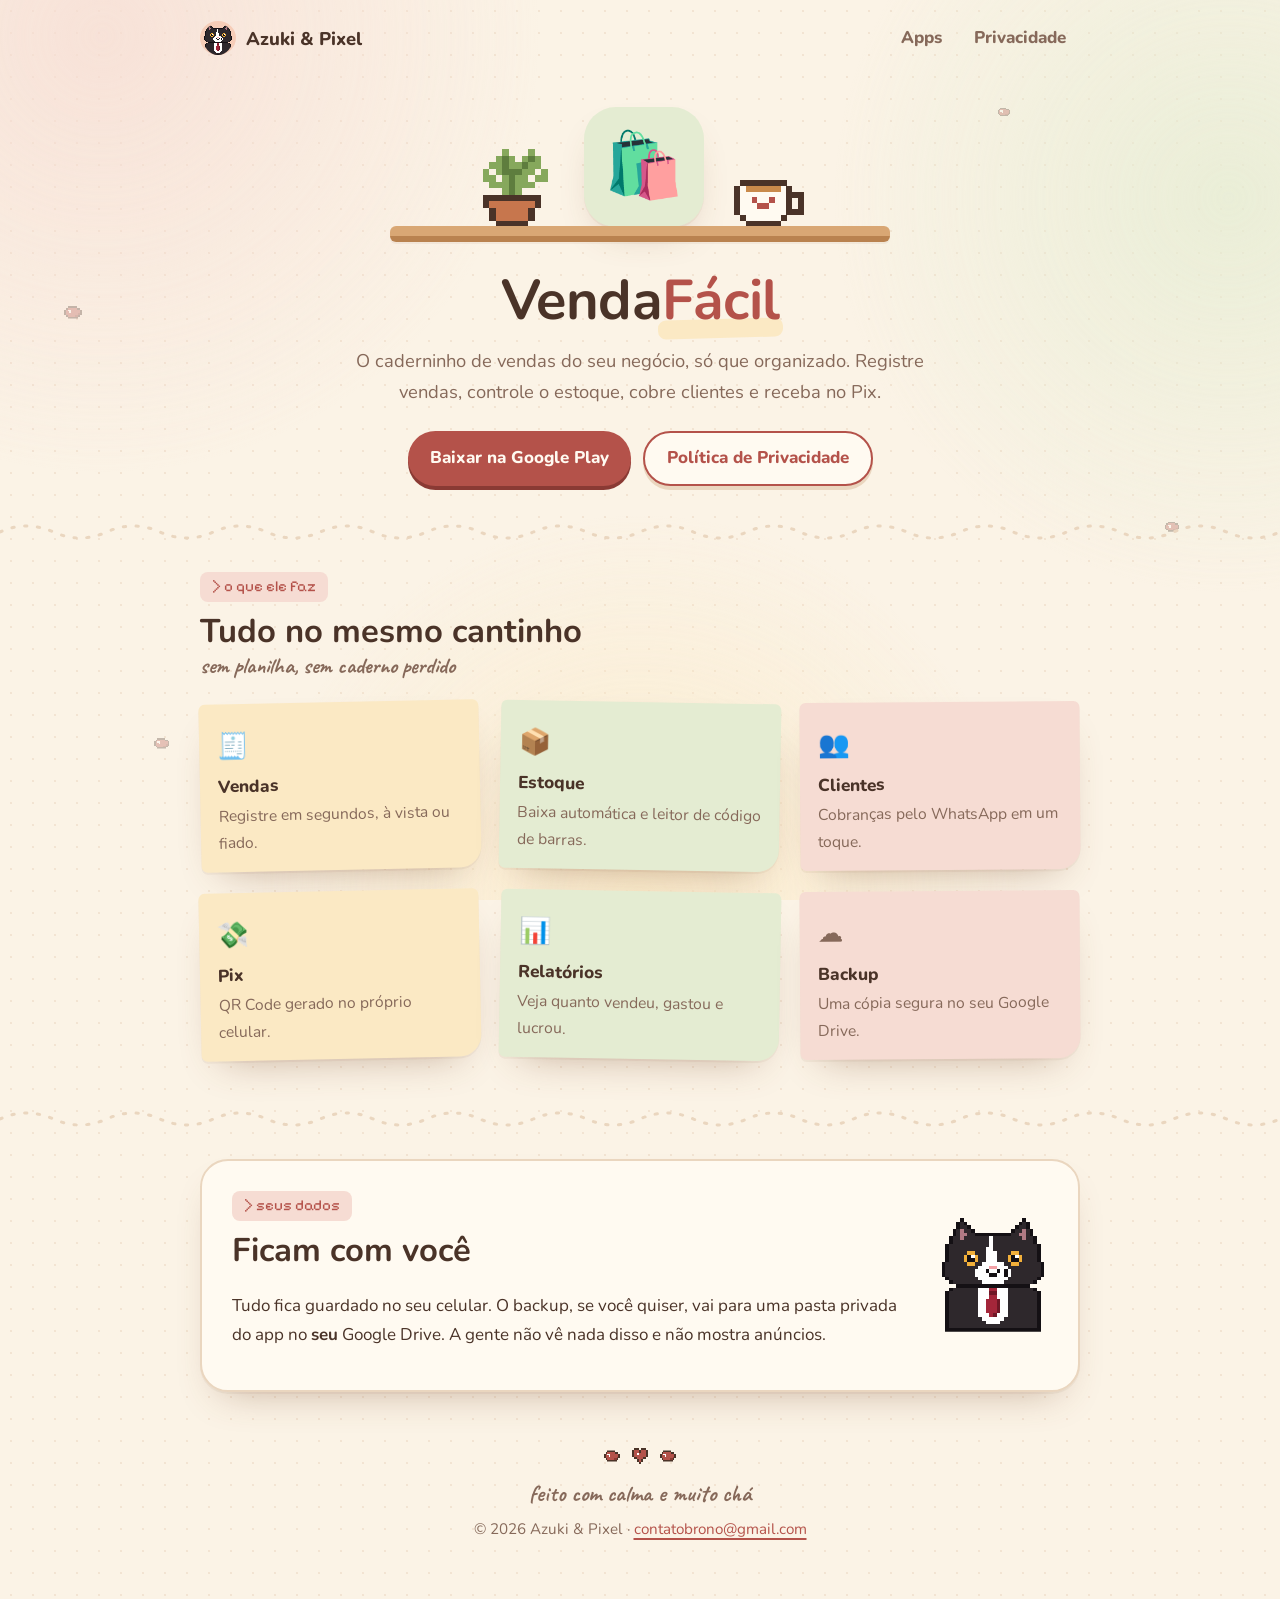
==== commit a4e3dd28: "Add files via upload" ====
--- a/vendafacil/index.html
+++ b/vendafacil/index.html
@@ -14,11 +14,11 @@
 <link rel="icon" href="data:image/svg+xml,%3Csvg xmlns='http://www.w3.org/2000/svg' viewBox='0 0 5 5' shape-rendering='crispEdges'%3E%3Cpath d='M1 0h3v1h1v3h-1v1h-3v-1h-1v-3h1z' fill='%234a3328'/%3E%3Cpath d='M1 1h3v3h-3z' fill='%23b4524a'/%3E%3Cpath d='M2 2h1v1h-1z' fill='%23fff'/%3E%3C/svg%3E">
 </head>
 <body>
-<svg width="0" height="0" style="position:absolute" aria-hidden="true"><defs><symbol id="px-gato" viewBox="0 0 18 19"><rect x="2" y="0" width="1.02" height="1.02" fill="var(--px-ink)"/><rect x="13" y="0" width="1.02" height="1.02" fill="var(--px-ink)"/><rect x="1" y="1" width="1.02" height="1.02" fill="var(--px-ink)"/><rect x="2" y="1" width="1.02" height="1.02" fill="var(--px-fur)"/><rect x="3" y="1" width="1.02" height="1.02" fill="var(--px-ink)"/><rect x="12" y="1" width="1.02" height="1.02" fill="var(--px-ink)"/><rect x="13" y="1" width="1.02" height="1.02" fill="var(--px-fur)"/><rect x="14" y="1" width="1.02" height="1.02" fill="var(--px-ink)"/><rect x="1" y="2" width="1.02" height="1.02" fill="var(--px-ink)"/><rect x="2" y="2" width="1.02" height="1.02" fill="var(--px-fur)"/><rect x="3" y="2" width="1.02" height="1.02" fill="var(--px-blush)"/><rect x="4" y="2" width="1.02" height="1.02" fill="var(--px-ink)"/><rect x="11" y="2" width="1.02" height="1.02" fill="var(--px-ink)"/><rect x="12" y="2" width="1.02" height="1.02" fill="var(--px-blush)"/><rect x="13" y="2" width="1.02" height="1.02" fill="var(--px-fur)"/><rect x="14" y="2" width="1.02" height="1.02" fill="var(--px-ink)"/><rect x="1" y="3" width="1.02" height="1.02" fill="var(--px-ink)"/><rect x="2" y="3" width="1.02" height="1.02" fill="var(--px-fur)"/><rect x="3" y="3" width="1.02" height="1.02" fill="var(--px-fur)"/><rect x="4" y="3" width="1.02" height="1.02" fill="var(--px-fur)"/><rect x="5" y="3" width="1.02" height="1.02" fill="var(--px-ink)"/><rect x="6" y="3" width="1.02" height="1.02" fill="var(--px-ink)"/><rect x="7" y="3" width="1.02" height="1.02" fill="var(--px-ink)"/><rect x="8" y="3" width="1.02" height="1.02" fill="var(--px-ink)"/><rect x="9" y="3" width="1.02" height="1.02" fill="var(--px-ink)"/><rect x="10" y="3" width="1.02" height="1.02" fill="var(--px-ink)"/><rect x="11" y="3" width="1.02" height="1.02" fill="var(--px-fur)"/><rect x="12" y="3" width="1.02" height="1.02" fill="var(--px-fur)"/><rect x="13" y="3" width="1.02" height="1.02" fill="var(--px-fur)"/><rect x="14" y="3" width="1.02" height="1.02" fill="var(--px-ink)"/><rect x="0" y="4" width="1.02" height="1.02" fill="var(--px-ink)"/><rect x="1" y="4" width="1.02" height="1.02" fill="var(--px-fur)"/><rect x="2" y="4" width="1.02" height="1.02" fill="var(--px-fur)"/><rect x="3" y="4" width="1.02" height="1.02" fill="var(--px-fur)"/><rect x="4" y="4" width="1.02" height="1.02" fill="var(--px-fur)"/><rect x="5" y="4" width="1.02" height="1.02" fill="var(--px-fur)"/><rect x="6" y="4" width="1.02" height="1.02" fill="var(--px-fur)"/><rect x="7" y="4" width="1.02" height="1.02" fill="var(--px-fur)"/><rect x="8" y="4" width="1.02" height="1.02" fill="var(--px-fur)"/><rect x="9" y="4" width="1.02" height="1.02" fill="var(--px-fur)"/><rect x="10" y="4" width="1.02" height="1.02" fill="var(--px-fur)"/><rect x="11" y="4" width="1.02" height="1.02" fill="var(--px-fur)"/><rect x="12" y="4" width="1.02" height="1.02" fill="var(--px-fur)"/><rect x="13" y="4" width="1.02" height="1.02" fill="var(--px-fur)"/><rect x="14" y="4" width="1.02" height="1.02" fill="var(--px-fur)"/><rect x="15" y="4" width="1.02" height="1.02" fill="var(--px-ink)"/><rect x="0" y="5" width="1.02" height="1.02" fill="var(--px-ink)"/><rect x="1" y="5" width="1.02" height="1.02" fill="var(--px-fur)"/><rect x="2" y="5" width="1.02" height="1.02" fill="var(--px-fur)"/><rect x="3" y="5" width="1.02" height="1.02" fill="var(--px-ink)"/><rect x="4" y="5" width="1.02" height="1.02" fill="var(--px-ink)"/><rect x="5" y="5" width="1.02" height="1.02" fill="var(--px-fur)"/><rect x="6" y="5" width="1.02" height="1.02" fill="var(--px-fur)"/><rect x="7" y="5" width="1.02" height="1.02" fill="var(--px-fur)"/><rect x="8" y="5" width="1.02" height="1.02" fill="var(--px-fur)"/><rect x="9" y="5" width="1.02" height="1.02" fill="var(--px-fur)"/><rect x="10" y="5" width="1.02" height="1.02" fill="var(--px-fur)"/><rect x="11" y="5" width="1.02" height="1.02" fill="var(--px-ink)"/><rect x="12" y="5" width="1.02" height="1.02" fill="var(--px-ink)"/><rect x="13" y="5" width="1.02" height="1.02" fill="var(--px-fur)"/><rect x="14" y="5" width="1.02" height="1.02" fill="var(--px-fur)"/><rect x="15" y="5" width="1.02" height="1.02" fill="var(--px-ink)"/><rect x="0" y="6" width="1.02" height="1.02" fill="var(--px-ink)"/><rect x="1" y="6" width="1.02" height="1.02" fill="var(--px-fur)"/><rect x="2" y="6" width="1.02" height="1.02" fill="var(--px-fur)"/><rect x="3" y="6" width="1.02" height="1.02" fill="var(--px-ink)"/><rect x="4" y="6" width="1.02" height="1.02" fill="#fff"/><rect x="5" y="6" width="1.02" height="1.02" fill="var(--px-fur)"/><rect x="6" y="6" width="1.02" height="1.02" fill="var(--px-fur)"/><rect x="7" y="6" width="1.02" height="1.02" fill="var(--px-fur)"/><rect x="8" y="6" width="1.02" height="1.02" fill="var(--px-fur)"/><rect x="9" y="6" width="1.02" height="1.02" fill="var(--px-fur)"/><rect x="10" y="6" width="1.02" height="1.02" fill="var(--px-fur)"/><rect x="11" y="6" width="1.02" height="1.02" fill="var(--px-ink)"/><rect x="12" y="6" width="1.02" height="1.02" fill="#fff"/><rect x="13" y="6" width="1.02" height="1.02" fill="var(--px-fur)"/><rect x="14" y="6" width="1.02" height="1.02" fill="var(--px-fur)"/><rect x="15" y="6" width="1.02" height="1.02" fill="var(--px-ink)"/><rect x="0" y="7" width="1.02" height="1.02" fill="var(--px-ink)"/><rect x="1" y="7" width="1.02" height="1.02" fill="var(--px-fur)"/><rect x="2" y="7" width="1.02" height="1.02" fill="var(--px-blush)"/><rect x="3" y="7" width="1.02" height="1.02" fill="var(--px-blush)"/><rect x="4" y="7" width="1.02" height="1.02" fill="var(--px-fur)"/><rect x="5" y="7" width="1.02" height="1.02" fill="var(--px-fur)"/><rect x="6" y="7" width="1.02" height="1.02" fill="var(--px-fur)"/><rect x="7" y="7" width="1.02" height="1.02" fill="var(--px-ink)"/><rect x="8" y="7" width="1.02" height="1.02" fill="var(--px-ink)"/><rect x="9" y="7" width="1.02" height="1.02" fill="var(--px-fur)"/><rect x="10" y="7" width="1.02" height="1.02" fill="var(--px-fur)"/><rect x="11" y="7" width="1.02" height="1.02" fill="var(--px-fur)"/><rect x="12" y="7" width="1.02" height="1.02" fill="var(--px-blush)"/><rect x="13" y="7" width="1.02" height="1.02" fill="var(--px-blush)"/><rect x="14" y="7" width="1.02" height="1.02" fill="var(--px-fur)"/><rect x="15" y="7" width="1.02" height="1.02" fill="var(--px-ink)"/><rect x="0" y="8" width="1.02" height="1.02" fill="var(--px-ink)"/><rect x="1" y="8" width="1.02" height="1.02" fill="var(--px-fur)"/><rect x="2" y="8" width="1.02" height="1.02" fill="var(--px-fur)"/><rect x="3" y="8" width="1.02" height="1.02" fill="var(--px-fur)"/><rect x="4" y="8" width="1.02" height="1.02" fill="var(--px-fur)"/><rect x="5" y="8" width="1.02" height="1.02" fill="var(--px-fur)"/><rect x="6" y="8" width="1.02" height="1.02" fill="var(--px-fur)"/><rect x="7" y="8" width="1.02" height="1.02" fill="var(--px-fur)"/><rect x="8" y="8" width="1.02" height="1.02" fill="var(--px-fur)"/><rect x="9" y="8" width="1.02" height="1.02" fill="var(--px-fur)"/><rect x="10" y="8" width="1.02" height="1.02" fill="var(--px-fur)"/><rect x="11" y="8" width="1.02" height="1.02" fill="var(--px-fur)"/><rect x="12" y="8" width="1.02" height="1.02" fill="var(--px-fur)"/><rect x="13" y="8" width="1.02" height="1.02" fill="var(--px-fur)"/><rect x="14" y="8" width="1.02" height="1.02" fill="var(--px-fur)"/><rect x="15" y="8" width="1.02" height="1.02" fill="var(--px-ink)"/><rect x="1" y="9" width="1.02" height="1.02" fill="var(--px-ink)"/><rect x="2" y="9" width="1.02" height="1.02" fill="var(--px-fur)"/><rect x="3" y="9" width="1.02" height="1.02" fill="var(--px-fur)"/><rect x="4" y="9" width="1.02" height="1.02" fill="var(--px-fur)"/><rect x="5" y="9" width="1.02" height="1.02" fill="var(--px-fur)"/><rect x="6" y="9" width="1.02" height="1.02" fill="var(--px-ink)"/><rect x="7" y="9" width="1.02" height="1.02" fill="var(--px-fur)"/><rect x="8" y="9" width="1.02" height="1.02" fill="var(--px-fur)"/><rect x="9" y="9" width="1.02" height="1.02" fill="var(--px-ink)"/><rect x="10" y="9" width="1.02" height="1.02" fill="var(--px-fur)"/><rect x="11" y="9" width="1.02" height="1.02" fill="var(--px-fur)"/><rect x="12" y="9" width="1.02" height="1.02" fill="var(--px-fur)"/><rect x="13" y="9" width="1.02" height="1.02" fill="var(--px-fur)"/><rect x="14" y="9" width="1.02" height="1.02" fill="var(--px-ink)"/><rect x="2" y="10" width="1.02" height="1.02" fill="var(--px-ink)"/><rect x="3" y="10" width="1.02" height="1.02" fill="var(--px-azuki)"/><rect x="4" y="10" width="1.02" height="1.02" fill="var(--px-azuki)"/><rect x="5" y="10" width="1.02" height="1.02" fill="var(--px-azuki)"/><rect x="6" y="10" width="1.02" height="1.02" fill="var(--px-azuki)"/><rect x="7" y="10" width="1.02" height="1.02" fill="var(--px-azuki)"/><rect x="8" y="10" width="1.02" height="1.02" fill="var(--px-azuki)"/><rect x="9" y="10" width="1.02" height="1.02" fill="var(--px-azuki)"/><rect x="10" y="10" width="1.02" height="1.02" fill="var(--px-azuki)"/><rect x="11" y="10" width="1.02" height="1.02" fill="var(--px-azuki)"/><rect x="12" y="10" width="1.02" height="1.02" fill="var(--px-azuki)"/><rect x="13" y="10" width="1.02" height="1.02" fill="var(--px-azuki)"/><rect x="14" y="10" width="1.02" height="1.02" fill="var(--px-ink)"/><rect x="2" y="11" width="1.02" height="1.02" fill="var(--px-ink)"/><rect x="3" y="11" width="1.02" height="1.02" fill="var(--px-azuki)"/><rect x="4" y="11" width="1.02" height="1.02" fill="var(--px-azuki-dark)"/><rect x="5" y="11" width="1.02" height="1.02" fill="var(--px-azuki)"/><rect x="6" y="11" width="1.02" height="1.02" fill="var(--px-azuki)"/><rect x="7" y="11" width="1.02" height="1.02" fill="var(--px-azuki)"/><rect x="8" y="11" width="1.02" height="1.02" fill="var(--px-azuki)"/><rect x="9" y="11" width="1.02" height="1.02" fill="var(--px-azuki)"/><rect x="10" y="11" width="1.02" height="1.02" fill="var(--px-azuki)"/><rect x="11" y="11" width="1.02" height="1.02" fill="var(--px-azuki)"/><rect x="12" y="11" width="1.02" height="1.02" fill="var(--px-azuki)"/><rect x="13" y="11" width="1.02" height="1.02" fill="var(--px-azuki)"/><rect x="14" y="11" width="1.02" height="1.02" fill="var(--px-ink)"/><rect x="1" y="12" width="1.02" height="1.02" fill="var(--px-ink)"/><rect x="2" y="12" width="1.02" height="1.02" fill="var(--px-fur)"/><rect x="3" y="12" width="1.02" height="1.02" fill="var(--px-ink)"/><rect x="4" y="12" width="1.02" height="1.02" fill="var(--px-azuki)"/><rect x="5" y="12" width="1.02" height="1.02" fill="var(--px-azuki-dark)"/><rect x="6" y="12" width="1.02" height="1.02" fill="var(--px-ink)"/><rect x="7" y="12" width="1.02" height="1.02" fill="var(--px-fur)"/><rect x="8" y="12" width="1.02" height="1.02" fill="var(--px-fur)"/><rect x="9" y="12" width="1.02" height="1.02" fill="var(--px-fur)"/><rect x="10" y="12" width="1.02" height="1.02" fill="var(--px-fur)"/><rect x="11" y="12" width="1.02" height="1.02" fill="var(--px-fur)"/><rect x="12" y="12" width="1.02" height="1.02" fill="var(--px-fur)"/><rect x="13" y="12" width="1.02" height="1.02" fill="var(--px-fur)"/><rect x="14" y="12" width="1.02" height="1.02" fill="var(--px-fur)"/><rect x="15" y="12" width="1.02" height="1.02" fill="var(--px-ink)"/><rect x="1" y="13" width="1.02" height="1.02" fill="var(--px-ink)"/><rect x="2" y="13" width="1.02" height="1.02" fill="var(--px-fur)"/><rect x="3" y="13" width="1.02" height="1.02" fill="var(--px-fur)"/><rect x="4" y="13" width="1.02" height="1.02" fill="var(--px-ink)"/><rect x="5" y="13" width="1.02" height="1.02" fill="var(--px-azuki)"/><rect x="6" y="13" width="1.02" height="1.02" fill="var(--px-ink)"/><rect x="7" y="13" width="1.02" height="1.02" fill="var(--px-fur)"/><rect x="8" y="13" width="1.02" height="1.02" fill="var(--px-shade)"/><rect x="9" y="13" width="1.02" height="1.02" fill="var(--px-fur)"/><rect x="10" y="13" width="1.02" height="1.02" fill="var(--px-fur)"/><rect x="11" y="13" width="1.02" height="1.02" fill="var(--px-shade)"/><rect x="12" y="13" width="1.02" height="1.02" fill="var(--px-fur)"/><rect x="13" y="13" width="1.02" height="1.02" fill="var(--px-fur)"/><rect x="14" y="13" width="1.02" height="1.02" fill="var(--px-fur)"/><rect x="15" y="13" width="1.02" height="1.02" fill="var(--px-ink)"/><rect x="1" y="14" width="1.02" height="1.02" fill="var(--px-ink)"/><rect x="2" y="14" width="1.02" height="1.02" fill="var(--px-fur)"/><rect x="3" y="14" width="1.02" height="1.02" fill="var(--px-fur)"/><rect x="4" y="14" width="1.02" height="1.02" fill="var(--px-fur)"/><rect x="5" y="14" width="1.02" height="1.02" fill="var(--px-ink)"/><rect x="6" y="14" width="1.02" height="1.02" fill="var(--px-fur)"/><rect x="7" y="14" width="1.02" height="1.02" fill="var(--px-fur)"/><rect x="8" y="14" width="1.02" height="1.02" fill="var(--px-fur)"/><rect x="9" y="14" width="1.02" height="1.02" fill="var(--px-fur)"/><rect x="10" y="14" width="1.02" height="1.02" fill="var(--px-fur)"/><rect x="11" y="14" width="1.02" height="1.02" fill="var(--px-fur)"/><rect x="12" y="14" width="1.02" height="1.02" fill="var(--px-fur)"/><rect x="13" y="14" width="1.02" height="1.02" fill="var(--px-fur)"/><rect x="14" y="14" width="1.02" height="1.02" fill="var(--px-fur)"/><rect x="15" y="14" width="1.02" height="1.02" fill="var(--px-ink)"/><rect x="16" y="14" width="1.02" height="1.02" fill="var(--px-ink)"/><rect x="1" y="15" width="1.02" height="1.02" fill="var(--px-ink)"/><rect x="2" y="15" width="1.02" height="1.02" fill="var(--px-fur)"/><rect x="3" y="15" width="1.02" height="1.02" fill="var(--px-fur)"/><rect x="4" y="15" width="1.02" height="1.02" fill="var(--px-fur)"/><rect x="5" y="15" width="1.02" height="1.02" fill="var(--px-fur)"/><rect x="6" y="15" width="1.02" height="1.02" fill="var(--px-fur)"/><rect x="7" y="15" width="1.02" height="1.02" fill="var(--px-fur)"/><rect x="8" y="15" width="1.02" height="1.02" fill="var(--px-fur)"/><rect x="9" y="15" width="1.02" height="1.02" fill="var(--px-fur)"/><rect x="10" y="15" width="1.02" height="1.02" fill="var(--px-fur)"/><rect x="11" y="15" width="1.02" height="1.02" fill="var(--px-fur)"/><rect x="12" y="15" width="1.02" height="1.02" fill="var(--px-fur)"/><rect x="13" y="15" width="1.02" height="1.02" fill="var(--px-fur)"/><rect x="14" y="15" width="1.02" height="1.02" fill="var(--px-fur)"/><rect x="15" y="15" width="1.02" height="1.02" fill="var(--px-ink)"/><rect x="16" y="15" width="1.02" height="1.02" fill="var(--px-fur)"/><rect x="17" y="15" width="1.02" height="1.02" fill="var(--px-ink)"/><rect x="1" y="16" width="1.02" height="1.02" fill="var(--px-ink)"/><rect x="2" y="16" width="1.02" height="1.02" fill="var(--px-fur)"/><rect x="3" y="16" width="1.02" height="1.02" fill="var(--px-fur)"/><rect x="4" y="16" width="1.02" height="1.02" fill="var(--px-ink)"/><rect x="5" y="16" width="1.02" height="1.02" fill="var(--px-fur)"/><rect x="6" y="16" width="1.02" height="1.02" fill="var(--px-fur)"/><rect x="7" y="16" width="1.02" height="1.02" fill="var(--px-fur)"/><rect x="8" y="16" width="1.02" height="1.02" fill="var(--px-fur)"/><rect x="9" y="16" width="1.02" height="1.02" fill="var(--px-fur)"/><rect x="10" y="16" width="1.02" height="1.02" fill="var(--px-fur)"/><rect x="11" y="16" width="1.02" height="1.02" fill="var(--px-fur)"/><rect x="12" y="16" width="1.02" height="1.02" fill="var(--px-ink)"/><rect x="13" y="16" width="1.02" height="1.02" fill="var(--px-fur)"/><rect x="14" y="16" width="1.02" height="1.02" fill="var(--px-fur)"/><rect x="15" y="16" width="1.02" height="1.02" fill="var(--px-ink)"/><rect x="16" y="16" width="1.02" height="1.02" fill="var(--px-fur)"/><rect x="17" y="16" width="1.02" height="1.02" fill="var(--px-ink)"/><rect x="1" y="17" width="1.02" height="1.02" fill="var(--px-ink)"/><rect x="2" y="17" width="1.02" height="1.02" fill="var(--px-fur)"/><rect x="3" y="17" width="1.02" height="1.02" fill="var(--px-fur)"/><rect x="4" y="17" width="1.02" height="1.02" fill="var(--px-ink)"/><rect x="5" y="17" width="1.02" height="1.02" fill="var(--px-fur)"/><rect x="6" y="17" width="1.02" height="1.02" fill="var(--px-fur)"/><rect x="7" y="17" width="1.02" height="1.02" fill="var(--px-fur)"/><rect x="8" y="17" width="1.02" height="1.02" fill="var(--px-fur)"/><rect x="9" y="17" width="1.02" height="1.02" fill="var(--px-fur)"/><rect x="10" y="17" width="1.02" height="1.02" fill="var(--px-fur)"/><rect x="11" y="17" width="1.02" height="1.02" fill="var(--px-fur)"/><rect x="12" y="17" width="1.02" height="1.02" fill="var(--px-ink)"/><rect x="13" y="17" width="1.02" height="1.02" fill="var(--px-fur)"/><rect x="14" y="17" width="1.02" height="1.02" fill="var(--px-fur)"/><rect x="15" y="17" width="1.02" height="1.02" fill="var(--px-ink)"/><rect x="16" y="17" width="1.02" height="1.02" fill="var(--px-ink)"/><rect x="2" y="18" width="1.02" height="1.02" fill="var(--px-ink)"/><rect x="3" y="18" width="1.02" height="1.02" fill="var(--px-ink)"/><rect x="4" y="18" width="1.02" height="1.02" fill="var(--px-ink)"/><rect x="5" y="18" width="1.02" height="1.02" fill="var(--px-ink)"/><rect x="6" y="18" width="1.02" height="1.02" fill="var(--px-ink)"/><rect x="7" y="18" width="1.02" height="1.02" fill="var(--px-ink)"/><rect x="8" y="18" width="1.02" height="1.02" fill="var(--px-ink)"/><rect x="9" y="18" width="1.02" height="1.02" fill="var(--px-ink)"/><rect x="10" y="18" width="1.02" height="1.02" fill="var(--px-ink)"/><rect x="11" y="18" width="1.02" height="1.02" fill="var(--px-ink)"/><rect x="12" y="18" width="1.02" height="1.02" fill="var(--px-ink)"/><rect x="13" y="18" width="1.02" height="1.02" fill="var(--px-ink)"/><rect x="14" y="18" width="1.02" height="1.02" fill="var(--px-ink)"/><rect x="15" y="18" width="1.02" height="1.02" fill="var(--px-ink)"/></symbol><symbol id="px-xicara" viewBox="0 0 12 8"><rect x="1" y="0" width="1.02" height="1.02" fill="var(--px-ink)"/><rect x="2" y="0" width="1.02" height="1.02" fill="var(--px-ink)"/><rect x="3" y="0" width="1.02" height="1.02" fill="var(--px-ink)"/><rect x="4" y="0" width="1.02" height="1.02" fill="var(--px-ink)"/><rect x="5" y="0" width="1.02" height="1.02" fill="var(--px-ink)"/><rect x="6" y="0" width="1.02" height="1.02" fill="var(--px-ink)"/><rect x="7" y="0" width="1.02" height="1.02" fill="var(--px-ink)"/><rect x="8" y="0" width="1.02" height="1.02" fill="var(--px-ink)"/><rect x="0" y="1" width="1.02" height="1.02" fill="var(--px-ink)"/><rect x="1" y="1" width="1.02" height="1.02" fill="var(--px-cup)"/><rect x="2" y="1" width="1.02" height="1.02" fill="var(--px-tea)"/><rect x="3" y="1" width="1.02" height="1.02" fill="var(--px-tea)"/><rect x="4" y="1" width="1.02" height="1.02" fill="var(--px-tea)"/><rect x="5" y="1" width="1.02" height="1.02" fill="var(--px-tea)"/><rect x="6" y="1" width="1.02" height="1.02" fill="var(--px-tea)"/><rect x="7" y="1" width="1.02" height="1.02" fill="var(--px-tea)"/><rect x="8" y="1" width="1.02" height="1.02" fill="var(--px-cup)"/><rect x="9" y="1" width="1.02" height="1.02" fill="var(--px-ink)"/><rect x="0" y="2" width="1.02" height="1.02" fill="var(--px-ink)"/><rect x="1" y="2" width="1.02" height="1.02" fill="var(--px-cup)"/><rect x="2" y="2" width="1.02" height="1.02" fill="var(--px-cup)"/><rect x="3" y="2" width="1.02" height="1.02" fill="var(--px-cup)"/><rect x="4" y="2" width="1.02" height="1.02" fill="var(--px-cup)"/><rect x="5" y="2" width="1.02" height="1.02" fill="var(--px-cup)"/><rect x="6" y="2" width="1.02" height="1.02" fill="var(--px-cup)"/><rect x="7" y="2" width="1.02" height="1.02" fill="var(--px-cup)"/><rect x="8" y="2" width="1.02" height="1.02" fill="var(--px-cup)"/><rect x="9" y="2" width="1.02" height="1.02" fill="var(--px-ink)"/><rect x="10" y="2" width="1.02" height="1.02" fill="var(--px-ink)"/><rect x="11" y="2" width="1.02" height="1.02" fill="var(--px-ink)"/><rect x="0" y="3" width="1.02" height="1.02" fill="var(--px-ink)"/><rect x="1" y="3" width="1.02" height="1.02" fill="var(--px-cup)"/><rect x="2" y="3" width="1.02" height="1.02" fill="var(--px-cup)"/><rect x="3" y="3" width="1.02" height="1.02" fill="var(--px-azuki)"/><rect x="4" y="3" width="1.02" height="1.02" fill="var(--px-cup)"/><rect x="5" y="3" width="1.02" height="1.02" fill="var(--px-cup)"/><rect x="6" y="3" width="1.02" height="1.02" fill="var(--px-azuki)"/><rect x="7" y="3" width="1.02" height="1.02" fill="var(--px-cup)"/><rect x="8" y="3" width="1.02" height="1.02" fill="var(--px-cup)"/><rect x="9" y="3" width="1.02" height="1.02" fill="var(--px-ink)"/><rect x="11" y="3" width="1.02" height="1.02" fill="var(--px-ink)"/><rect x="0" y="4" width="1.02" height="1.02" fill="var(--px-ink)"/><rect x="1" y="4" width="1.02" height="1.02" fill="var(--px-cup)"/><rect x="2" y="4" width="1.02" height="1.02" fill="var(--px-cup)"/><rect x="3" y="4" width="1.02" height="1.02" fill="var(--px-cup)"/><rect x="4" y="4" width="1.02" height="1.02" fill="var(--px-azuki)"/><rect x="5" y="4" width="1.02" height="1.02" fill="var(--px-azuki)"/><rect x="6" y="4" width="1.02" height="1.02" fill="var(--px-cup)"/><rect x="7" y="4" width="1.02" height="1.02" fill="var(--px-cup)"/><rect x="8" y="4" width="1.02" height="1.02" fill="var(--px-cup)"/><rect x="9" y="4" width="1.02" height="1.02" fill="var(--px-ink)"/><rect x="11" y="4" width="1.02" height="1.02" fill="var(--px-ink)"/><rect x="0" y="5" width="1.02" height="1.02" fill="var(--px-ink)"/><rect x="1" y="5" width="1.02" height="1.02" fill="var(--px-cup)"/><rect x="2" y="5" width="1.02" height="1.02" fill="var(--px-cup)"/><rect x="3" y="5" width="1.02" height="1.02" fill="var(--px-cup)"/><rect x="4" y="5" width="1.02" height="1.02" fill="var(--px-cup)"/><rect x="5" y="5" width="1.02" height="1.02" fill="var(--px-cup)"/><rect x="6" y="5" width="1.02" height="1.02" fill="var(--px-cup)"/><rect x="7" y="5" width="1.02" height="1.02" fill="var(--px-cup)"/><rect x="8" y="5" width="1.02" height="1.02" fill="var(--px-cup)"/><rect x="9" y="5" width="1.02" height="1.02" fill="var(--px-ink)"/><rect x="10" y="5" width="1.02" height="1.02" fill="var(--px-ink)"/><rect x="11" y="5" width="1.02" height="1.02" fill="var(--px-ink)"/><rect x="1" y="6" width="1.02" height="1.02" fill="var(--px-ink)"/><rect x="2" y="6" width="1.02" height="1.02" fill="var(--px-cup)"/><rect x="3" y="6" width="1.02" height="1.02" fill="var(--px-cup)"/><rect x="4" y="6" width="1.02" height="1.02" fill="var(--px-cup)"/><rect x="5" y="6" width="1.02" height="1.02" fill="var(--px-cup)"/><rect x="6" y="6" width="1.02" height="1.02" fill="var(--px-cup)"/><rect x="7" y="6" width="1.02" height="1.02" fill="var(--px-cup)"/><rect x="8" y="6" width="1.02" height="1.02" fill="var(--px-ink)"/><rect x="2" y="7" width="1.02" height="1.02" fill="var(--px-ink)"/><rect x="3" y="7" width="1.02" height="1.02" fill="var(--px-ink)"/><rect x="4" y="7" width="1.02" height="1.02" fill="var(--px-ink)"/><rect x="5" y="7" width="1.02" height="1.02" fill="var(--px-ink)"/><rect x="6" y="7" width="1.02" height="1.02" fill="var(--px-ink)"/><rect x="7" y="7" width="1.02" height="1.02" fill="var(--px-ink)"/></symbol><symbol id="px-planta" viewBox="0 0 12 12"><rect x="4" y="0" width="1.02" height="1.02" fill="var(--px-leaf)"/><rect x="8" y="0" width="1.02" height="1.02" fill="var(--px-leaf)"/><rect x="3" y="1" width="1.02" height="1.02" fill="var(--px-leaf)"/><rect x="4" y="1" width="1.02" height="1.02" fill="var(--px-leaf-dark)"/><rect x="5" y="1" width="1.02" height="1.02" fill="var(--px-leaf)"/><rect x="7" y="1" width="1.02" height="1.02" fill="var(--px-leaf)"/><rect x="8" y="1" width="1.02" height="1.02" fill="var(--px-leaf-dark)"/><rect x="9" y="1" width="1.02" height="1.02" fill="var(--px-leaf)"/><rect x="2" y="2" width="1.02" height="1.02" fill="var(--px-leaf)"/><rect x="3" y="2" width="1.02" height="1.02" fill="var(--px-leaf)"/><rect x="4" y="2" width="1.02" height="1.02" fill="var(--px-leaf-dark)"/><rect x="5" y="2" width="1.02" height="1.02" fill="var(--px-leaf)"/><rect x="6" y="2" width="1.02" height="1.02" fill="var(--px-leaf)"/><rect x="7" y="2" width="1.02" height="1.02" fill="var(--px-leaf-dark)"/><rect x="8" y="2" width="1.02" height="1.02" fill="var(--px-leaf)"/><rect x="9" y="2" width="1.02" height="1.02" fill="var(--px-leaf)"/><rect x="1" y="3" width="1.02" height="1.02" fill="var(--px-leaf)"/><rect x="3" y="3" width="1.02" height="1.02" fill="var(--px-leaf)"/><rect x="4" y="3" width="1.02" height="1.02" fill="var(--px-leaf-dark)"/><rect x="5" y="3" width="1.02" height="1.02" fill="var(--px-leaf-dark)"/><rect x="6" y="3" width="1.02" height="1.02" fill="var(--px-leaf-dark)"/><rect x="7" y="3" width="1.02" height="1.02" fill="var(--px-leaf)"/><rect x="8" y="3" width="1.02" height="1.02" fill="var(--px-leaf)"/><rect x="10" y="3" width="1.02" height="1.02" fill="var(--px-leaf)"/><rect x="1" y="4" width="1.02" height="1.02" fill="var(--px-leaf)"/><rect x="2" y="4" width="1.02" height="1.02" fill="var(--px-leaf)"/><rect x="4" y="4" width="1.02" height="1.02" fill="var(--px-leaf)"/><rect x="5" y="4" width="1.02" height="1.02" fill="var(--px-leaf-dark)"/><rect x="6" y="4" width="1.02" height="1.02" fill="var(--px-leaf)"/><rect x="7" y="4" width="1.02" height="1.02" fill="var(--px-leaf)"/><rect x="9" y="4" width="1.02" height="1.02" fill="var(--px-leaf)"/><rect x="10" y="4" width="1.02" height="1.02" fill="var(--px-leaf)"/><rect x="2" y="5" width="1.02" height="1.02" fill="var(--px-leaf)"/><rect x="3" y="5" width="1.02" height="1.02" fill="var(--px-leaf)"/><rect x="4" y="5" width="1.02" height="1.02" fill="var(--px-leaf)"/><rect x="5" y="5" width="1.02" height="1.02" fill="var(--px-leaf-dark)"/><rect x="6" y="5" width="1.02" height="1.02" fill="var(--px-leaf)"/><rect x="7" y="5" width="1.02" height="1.02" fill="var(--px-leaf)"/><rect x="8" y="5" width="1.02" height="1.02" fill="var(--px-leaf)"/><rect x="4" y="6" width="1.02" height="1.02" fill="var(--px-leaf)"/><rect x="5" y="6" width="1.02" height="1.02" fill="var(--px-leaf-dark)"/><rect x="6" y="6" width="1.02" height="1.02" fill="var(--px-leaf)"/><rect x="1" y="7" width="1.02" height="1.02" fill="var(--px-ink)"/><rect x="2" y="7" width="1.02" height="1.02" fill="var(--px-ink)"/><rect x="3" y="7" width="1.02" height="1.02" fill="var(--px-ink)"/><rect x="4" y="7" width="1.02" height="1.02" fill="var(--px-ink)"/><rect x="5" y="7" width="1.02" height="1.02" fill="var(--px-ink)"/><rect x="6" y="7" width="1.02" height="1.02" fill="var(--px-ink)"/><rect x="7" y="7" width="1.02" height="1.02" fill="var(--px-ink)"/><rect x="8" y="7" width="1.02" height="1.02" fill="var(--px-ink)"/><rect x="9" y="7" width="1.02" height="1.02" fill="var(--px-ink)"/><rect x="1" y="8" width="1.02" height="1.02" fill="var(--px-ink)"/><rect x="2" y="8" width="1.02" height="1.02" fill="var(--px-pot)"/><rect x="3" y="8" width="1.02" height="1.02" fill="var(--px-pot)"/><rect x="4" y="8" width="1.02" height="1.02" fill="var(--px-pot)"/><rect x="5" y="8" width="1.02" height="1.02" fill="var(--px-pot)"/><rect x="6" y="8" width="1.02" height="1.02" fill="var(--px-pot)"/><rect x="7" y="8" width="1.02" height="1.02" fill="var(--px-pot)"/><rect x="8" y="8" width="1.02" height="1.02" fill="var(--px-pot)"/><rect x="9" y="8" width="1.02" height="1.02" fill="var(--px-ink)"/><rect x="2" y="9" width="1.02" height="1.02" fill="var(--px-ink)"/><rect x="3" y="9" width="1.02" height="1.02" fill="var(--px-pot)"/><rect x="4" y="9" width="1.02" height="1.02" fill="var(--px-pot)"/><rect x="5" y="9" width="1.02" height="1.02" fill="var(--px-pot)"/><rect x="6" y="9" width="1.02" height="1.02" fill="var(--px-pot)"/><rect x="7" y="9" width="1.02" height="1.02" fill="var(--px-pot)"/><rect x="8" y="9" width="1.02" height="1.02" fill="var(--px-ink)"/><rect x="2" y="10" width="1.02" height="1.02" fill="var(--px-ink)"/><rect x="3" y="10" width="1.02" height="1.02" fill="var(--px-pot)"/><rect x="4" y="10" width="1.02" height="1.02" fill="var(--px-pot)"/><rect x="5" y="10" width="1.02" height="1.02" fill="var(--px-pot)"/><rect x="6" y="10" width="1.02" height="1.02" fill="var(--px-pot)"/><rect x="7" y="10" width="1.02" height="1.02" fill="var(--px-pot)"/><rect x="8" y="10" width="1.02" height="1.02" fill="var(--px-ink)"/><rect x="3" y="11" width="1.02" height="1.02" fill="var(--px-ink)"/><rect x="4" y="11" width="1.02" height="1.02" fill="var(--px-ink)"/><rect x="5" y="11" width="1.02" height="1.02" fill="var(--px-ink)"/><rect x="6" y="11" width="1.02" height="1.02" fill="var(--px-ink)"/><rect x="7" y="11" width="1.02" height="1.02" fill="var(--px-ink)"/></symbol><symbol id="px-feijao" viewBox="0 0 10 7"><rect x="2" y="0" width="1.02" height="1.02" fill="var(--px-ink)"/><rect x="3" y="0" width="1.02" height="1.02" fill="var(--px-ink)"/><rect x="4" y="0" width="1.02" height="1.02" fill="var(--px-ink)"/><rect x="5" y="0" width="1.02" height="1.02" fill="var(--px-ink)"/><rect x="6" y="0" width="1.02" height="1.02" fill="var(--px-ink)"/><rect x="1" y="1" width="1.02" height="1.02" fill="var(--px-ink)"/><rect x="2" y="1" width="1.02" height="1.02" fill="var(--px-azuki)"/><rect x="3" y="1" width="1.02" height="1.02" fill="var(--px-azuki)"/><rect x="4" y="1" width="1.02" height="1.02" fill="var(--px-azuki)"/><rect x="5" y="1" width="1.02" height="1.02" fill="var(--px-azuki)"/><rect x="6" y="1" width="1.02" height="1.02" fill="var(--px-azuki)"/><rect x="7" y="1" width="1.02" height="1.02" fill="var(--px-ink)"/><rect x="8" y="1" width="1.02" height="1.02" fill="var(--px-ink)"/><rect x="0" y="2" width="1.02" height="1.02" fill="var(--px-ink)"/><rect x="1" y="2" width="1.02" height="1.02" fill="var(--px-azuki)"/><rect x="2" y="2" width="1.02" height="1.02" fill="#fff"/><rect x="3" y="2" width="1.02" height="1.02" fill="#fff"/><rect x="4" y="2" width="1.02" height="1.02" fill="var(--px-azuki)"/><rect x="5" y="2" width="1.02" height="1.02" fill="var(--px-azuki)"/><rect x="6" y="2" width="1.02" height="1.02" fill="var(--px-azuki)"/><rect x="7" y="2" width="1.02" height="1.02" fill="var(--px-azuki)"/><rect x="8" y="2" width="1.02" height="1.02" fill="var(--px-azuki)"/><rect x="9" y="2" width="1.02" height="1.02" fill="var(--px-ink)"/><rect x="0" y="3" width="1.02" height="1.02" fill="var(--px-ink)"/><rect x="1" y="3" width="1.02" height="1.02" fill="var(--px-azuki)"/><rect x="2" y="3" width="1.02" height="1.02" fill="var(--px-azuki)"/><rect x="3" y="3" width="1.02" height="1.02" fill="#fff"/><rect x="4" y="3" width="1.02" height="1.02" fill="var(--px-azuki)"/><rect x="5" y="3" width="1.02" height="1.02" fill="var(--px-azuki)"/><rect x="6" y="3" width="1.02" height="1.02" fill="var(--px-azuki)"/><rect x="7" y="3" width="1.02" height="1.02" fill="var(--px-azuki)"/><rect x="8" y="3" width="1.02" height="1.02" fill="var(--px-azuki)"/><rect x="9" y="3" width="1.02" height="1.02" fill="var(--px-ink)"/><rect x="0" y="4" width="1.02" height="1.02" fill="var(--px-ink)"/><rect x="1" y="4" width="1.02" height="1.02" fill="var(--px-azuki)"/><rect x="2" y="4" width="1.02" height="1.02" fill="var(--px-azuki)"/><rect x="3" y="4" width="1.02" height="1.02" fill="var(--px-azuki)"/><rect x="4" y="4" width="1.02" height="1.02" fill="var(--px-azuki)"/><rect x="5" y="4" width="1.02" height="1.02" fill="var(--px-azuki)"/><rect x="6" y="4" width="1.02" height="1.02" fill="var(--px-azuki)"/><rect x="7" y="4" width="1.02" height="1.02" fill="var(--px-azuki)"/><rect x="8" y="4" width="1.02" height="1.02" fill="var(--px-azuki-dark)"/><rect x="9" y="4" width="1.02" height="1.02" fill="var(--px-ink)"/><rect x="1" y="5" width="1.02" height="1.02" fill="var(--px-ink)"/><rect x="2" y="5" width="1.02" height="1.02" fill="var(--px-azuki)"/><rect x="3" y="5" width="1.02" height="1.02" fill="var(--px-azuki)"/><rect x="4" y="5" width="1.02" height="1.02" fill="var(--px-azuki)"/><rect x="5" y="5" width="1.02" height="1.02" fill="var(--px-azuki)"/><rect x="6" y="5" width="1.02" height="1.02" fill="var(--px-azuki-dark)"/><rect x="7" y="5" width="1.02" height="1.02" fill="var(--px-azuki-dark)"/><rect x="8" y="5" width="1.02" height="1.02" fill="var(--px-ink)"/><rect x="2" y="6" width="1.02" height="1.02" fill="var(--px-ink)"/><rect x="3" y="6" width="1.02" height="1.02" fill="var(--px-ink)"/><rect x="4" y="6" width="1.02" height="1.02" fill="var(--px-ink)"/><rect x="5" y="6" width="1.02" height="1.02" fill="var(--px-ink)"/><rect x="6" y="6" width="1.02" height="1.02" fill="var(--px-ink)"/><rect x="7" y="6" width="1.02" height="1.02" fill="var(--px-ink)"/></symbol><symbol id="px-coracao" viewBox="0 0 7 7"><rect x="1" y="0" width="1.02" height="1.02" fill="var(--px-ink)"/><rect x="2" y="0" width="1.02" height="1.02" fill="var(--px-ink)"/><rect x="4" y="0" width="1.02" height="1.02" fill="var(--px-ink)"/><rect x="5" y="0" width="1.02" height="1.02" fill="var(--px-ink)"/><rect x="0" y="1" width="1.02" height="1.02" fill="var(--px-ink)"/><rect x="1" y="1" width="1.02" height="1.02" fill="var(--px-azuki)"/><rect x="2" y="1" width="1.02" height="1.02" fill="var(--px-azuki)"/><rect x="3" y="1" width="1.02" height="1.02" fill="var(--px-ink)"/><rect x="4" y="1" width="1.02" height="1.02" fill="var(--px-azuki)"/><rect x="5" y="1" width="1.02" height="1.02" fill="var(--px-azuki)"/><rect x="6" y="1" width="1.02" height="1.02" fill="var(--px-ink)"/><rect x="0" y="2" width="1.02" height="1.02" fill="var(--px-ink)"/><rect x="1" y="2" width="1.02" height="1.02" fill="var(--px-azuki)"/><rect x="2" y="2" width="1.02" height="1.02" fill="#fff"/><rect x="3" y="2" width="1.02" height="1.02" fill="var(--px-azuki)"/><rect x="4" y="2" width="1.02" height="1.02" fill="var(--px-azuki)"/><rect x="5" y="2" width="1.02" height="1.02" fill="var(--px-azuki)"/><rect x="6" y="2" width="1.02" height="1.02" fill="var(--px-ink)"/><rect x="0" y="3" width="1.02" height="1.02" fill="var(--px-ink)"/><rect x="1" y="3" width="1.02" height="1.02" fill="var(--px-azuki)"/><rect x="2" y="3" width="1.02" height="1.02" fill="var(--px-azuki)"/><rect x="3" y="3" width="1.02" height="1.02" fill="var(--px-azuki)"/><rect x="4" y="3" width="1.02" height="1.02" fill="var(--px-azuki)"/><rect x="5" y="3" width="1.02" height="1.02" fill="var(--px-azuki)"/><rect x="6" y="3" width="1.02" height="1.02" fill="var(--px-ink)"/><rect x="1" y="4" width="1.02" height="1.02" fill="var(--px-ink)"/><rect x="2" y="4" width="1.02" height="1.02" fill="var(--px-azuki)"/><rect x="3" y="4" width="1.02" height="1.02" fill="var(--px-azuki)"/><rect x="4" y="4" width="1.02" height="1.02" fill="var(--px-azuki)"/><rect x="5" y="4" width="1.02" height="1.02" fill="var(--px-ink)"/><rect x="2" y="5" width="1.02" height="1.02" fill="var(--px-ink)"/><rect x="3" y="5" width="1.02" height="1.02" fill="var(--px-azuki)"/><rect x="4" y="5" width="1.02" height="1.02" fill="var(--px-ink)"/><rect x="3" y="6" width="1.02" height="1.02" fill="var(--px-ink)"/></symbol></defs></svg>
+<svg width="0" height="0" style="position:absolute" aria-hidden="true"><defs><symbol id="px-gato" viewBox="0 0 30 31"><rect x="6" y="0" width="1.02" height="1.02" fill="#141014"/><rect x="23" y="0" width="1.02" height="1.02" fill="#141014"/><rect x="5" y="1" width="1.02" height="1.02" fill="#141014"/><rect x="6" y="1" width="1.02" height="1.02" fill="#2e282c"/><rect x="7" y="1" width="1.02" height="1.02" fill="#141014"/><rect x="22" y="1" width="1.02" height="1.02" fill="#141014"/><rect x="23" y="1" width="1.02" height="1.02" fill="#2e282c"/><rect x="24" y="1" width="1.02" height="1.02" fill="#141014"/><rect x="5" y="2" width="1.02" height="1.02" fill="#141014"/><rect x="6" y="2" width="1.02" height="1.02" fill="#2e282c"/><rect x="7" y="2" width="1.02" height="1.02" fill="#2e282c"/><rect x="8" y="2" width="1.02" height="1.02" fill="#141014"/><rect x="21" y="2" width="1.02" height="1.02" fill="#141014"/><rect x="22" y="2" width="1.02" height="1.02" fill="#2e282c"/><rect x="23" y="2" width="1.02" height="1.02" fill="#2e282c"/><rect x="24" y="2" width="1.02" height="1.02" fill="#141014"/><rect x="4" y="3" width="1.02" height="1.02" fill="#141014"/><rect x="5" y="3" width="1.02" height="1.02" fill="#2e282c"/><rect x="6" y="3" width="1.02" height="1.02" fill="#b07a84"/><rect x="7" y="3" width="1.02" height="1.02" fill="#2e282c"/><rect x="8" y="3" width="1.02" height="1.02" fill="#2e282c"/><rect x="9" y="3" width="1.02" height="1.02" fill="#141014"/><rect x="20" y="3" width="1.02" height="1.02" fill="#141014"/><rect x="21" y="3" width="1.02" height="1.02" fill="#2e282c"/><rect x="22" y="3" width="1.02" height="1.02" fill="#2e282c"/><rect x="23" y="3" width="1.02" height="1.02" fill="#b07a84"/><rect x="24" y="3" width="1.02" height="1.02" fill="#2e282c"/><rect x="25" y="3" width="1.02" height="1.02" fill="#141014"/><rect x="4" y="4" width="1.02" height="1.02" fill="#141014"/><rect x="5" y="4" width="1.02" height="1.02" fill="#2e282c"/><rect x="6" y="4" width="1.02" height="1.02" fill="#b07a84"/><rect x="7" y="4" width="1.02" height="1.02" fill="#b07a84"/><rect x="8" y="4" width="1.02" height="1.02" fill="#2e282c"/><rect x="9" y="4" width="1.02" height="1.02" fill="#2e282c"/><rect x="10" y="4" width="1.02" height="1.02" fill="#141014"/><rect x="11" y="4" width="1.02" height="1.02" fill="#141014"/><rect x="12" y="4" width="1.02" height="1.02" fill="#141014"/><rect x="13" y="4" width="1.02" height="1.02" fill="#141014"/><rect x="14" y="4" width="1.02" height="1.02" fill="#141014"/><rect x="15" y="4" width="1.02" height="1.02" fill="#141014"/><rect x="16" y="4" width="1.02" height="1.02" fill="#141014"/><rect x="17" y="4" width="1.02" height="1.02" fill="#141014"/><rect x="18" y="4" width="1.02" height="1.02" fill="#141014"/><rect x="19" y="4" width="1.02" height="1.02" fill="#141014"/><rect x="20" y="4" width="1.02" height="1.02" fill="#2e282c"/><rect x="21" y="4" width="1.02" height="1.02" fill="#2e282c"/><rect x="22" y="4" width="1.02" height="1.02" fill="#b07a84"/><rect x="23" y="4" width="1.02" height="1.02" fill="#b07a84"/><rect x="24" y="4" width="1.02" height="1.02" fill="#2e282c"/><rect x="25" y="4" width="1.02" height="1.02" fill="#141014"/><rect x="3" y="5" width="1.02" height="1.02" fill="#141014"/><rect x="4" y="5" width="1.02" height="1.02" fill="#2e282c"/><rect x="5" y="5" width="1.02" height="1.02" fill="#2e282c"/><rect x="6" y="5" width="1.02" height="1.02" fill="#b07a84"/><rect x="7" y="5" width="1.02" height="1.02" fill="#2e282c"/><rect x="8" y="5" width="1.02" height="1.02" fill="#2e282c"/><rect x="9" y="5" width="1.02" height="1.02" fill="#2e282c"/><rect x="10" y="5" width="1.02" height="1.02" fill="#2e282c"/><rect x="11" y="5" width="1.02" height="1.02" fill="#2e282c"/><rect x="12" y="5" width="1.02" height="1.02" fill="#2e282c"/><rect x="13" y="5" width="1.02" height="1.02" fill="#2e282c"/><rect x="14" y="5" width="1.02" height="1.02" fill="#fff"/><rect x="15" y="5" width="1.02" height="1.02" fill="#2e282c"/><rect x="16" y="5" width="1.02" height="1.02" fill="#2e282c"/><rect x="17" y="5" width="1.02" height="1.02" fill="#2e282c"/><rect x="18" y="5" width="1.02" height="1.02" fill="#2e282c"/><rect x="19" y="5" width="1.02" height="1.02" fill="#2e282c"/><rect x="20" y="5" width="1.02" height="1.02" fill="#2e282c"/><rect x="21" y="5" width="1.02" height="1.02" fill="#2e282c"/><rect x="22" y="5" width="1.02" height="1.02" fill="#2e282c"/><rect x="23" y="5" width="1.02" height="1.02" fill="#b07a84"/><rect x="24" y="5" width="1.02" height="1.02" fill="#2e282c"/><rect x="25" y="5" width="1.02" height="1.02" fill="#2e282c"/><rect x="26" y="5" width="1.02" height="1.02" fill="#141014"/><rect x="3" y="6" width="1.02" height="1.02" fill="#141014"/><rect x="4" y="6" width="1.02" height="1.02" fill="#2e282c"/><rect x="5" y="6" width="1.02" height="1.02" fill="#2e282c"/><rect x="6" y="6" width="1.02" height="1.02" fill="#2e282c"/><rect x="7" y="6" width="1.02" height="1.02" fill="#2e282c"/><rect x="8" y="6" width="1.02" height="1.02" fill="#2e282c"/><rect x="9" y="6" width="1.02" height="1.02" fill="#2e282c"/><rect x="10" y="6" width="1.02" height="1.02" fill="#2e282c"/><rect x="11" y="6" width="1.02" height="1.02" fill="#2e282c"/><rect x="12" y="6" width="1.02" height="1.02" fill="#2e282c"/><rect x="13" y="6" width="1.02" height="1.02" fill="#2e282c"/><rect x="14" y="6" width="1.02" height="1.02" fill="#fff"/><rect x="15" y="6" width="1.02" height="1.02" fill="#2e282c"/><rect x="16" y="6" width="1.02" height="1.02" fill="#2e282c"/><rect x="17" y="6" width="1.02" height="1.02" fill="#2e282c"/><rect x="18" y="6" width="1.02" height="1.02" fill="#2e282c"/><rect x="19" y="6" width="1.02" height="1.02" fill="#2e282c"/><rect x="20" y="6" width="1.02" height="1.02" fill="#2e282c"/><rect x="21" y="6" width="1.02" height="1.02" fill="#2e282c"/><rect x="22" y="6" width="1.02" height="1.02" fill="#2e282c"/><rect x="23" y="6" width="1.02" height="1.02" fill="#2e282c"/><rect x="24" y="6" width="1.02" height="1.02" fill="#2e282c"/><rect x="25" y="6" width="1.02" height="1.02" fill="#2e282c"/><rect x="26" y="6" width="1.02" height="1.02" fill="#141014"/><rect x="2" y="7" width="1.02" height="1.02" fill="#141014"/><rect x="3" y="7" width="1.02" height="1.02" fill="#2e282c"/><rect x="4" y="7" width="1.02" height="1.02" fill="#2e282c"/><rect x="5" y="7" width="1.02" height="1.02" fill="#2e282c"/><rect x="6" y="7" width="1.02" height="1.02" fill="#2e282c"/><rect x="7" y="7" width="1.02" height="1.02" fill="#2e282c"/><rect x="8" y="7" width="1.02" height="1.02" fill="#2e282c"/><rect x="9" y="7" width="1.02" height="1.02" fill="#2e282c"/><rect x="10" y="7" width="1.02" height="1.02" fill="#2e282c"/><rect x="11" y="7" width="1.02" height="1.02" fill="#2e282c"/><rect x="12" y="7" width="1.02" height="1.02" fill="#2e282c"/><rect x="13" y="7" width="1.02" height="1.02" fill="#2e282c"/><rect x="14" y="7" width="1.02" height="1.02" fill="#fff"/><rect x="15" y="7" width="1.02" height="1.02" fill="#2e282c"/><rect x="16" y="7" width="1.02" height="1.02" fill="#2e282c"/><rect x="17" y="7" width="1.02" height="1.02" fill="#2e282c"/><rect x="18" y="7" width="1.02" height="1.02" fill="#2e282c"/><rect x="19" y="7" width="1.02" height="1.02" fill="#2e282c"/><rect x="20" y="7" width="1.02" height="1.02" fill="#2e282c"/><rect x="21" y="7" width="1.02" height="1.02" fill="#2e282c"/><rect x="22" y="7" width="1.02" height="1.02" fill="#2e282c"/><rect x="23" y="7" width="1.02" height="1.02" fill="#2e282c"/><rect x="24" y="7" width="1.02" height="1.02" fill="#2e282c"/><rect x="25" y="7" width="1.02" height="1.02" fill="#2e282c"/><rect x="26" y="7" width="1.02" height="1.02" fill="#2e282c"/><rect x="27" y="7" width="1.02" height="1.02" fill="#141014"/><rect x="2" y="8" width="1.02" height="1.02" fill="#141014"/><rect x="3" y="8" width="1.02" height="1.02" fill="#2e282c"/><rect x="4" y="8" width="1.02" height="1.02" fill="#2e282c"/><rect x="5" y="8" width="1.02" height="1.02" fill="#2e282c"/><rect x="6" y="8" width="1.02" height="1.02" fill="#2e282c"/><rect x="7" y="8" width="1.02" height="1.02" fill="#2e282c"/><rect x="8" y="8" width="1.02" height="1.02" fill="#2e282c"/><rect x="9" y="8" width="1.02" height="1.02" fill="#2e282c"/><rect x="10" y="8" width="1.02" height="1.02" fill="#2e282c"/><rect x="11" y="8" width="1.02" height="1.02" fill="#2e282c"/><rect x="12" y="8" width="1.02" height="1.02" fill="#2e282c"/><rect x="13" y="8" width="1.02" height="1.02" fill="#fff"/><rect x="14" y="8" width="1.02" height="1.02" fill="#fff"/><rect x="15" y="8" width="1.02" height="1.02" fill="#2e282c"/><rect x="16" y="8" width="1.02" height="1.02" fill="#2e282c"/><rect x="17" y="8" width="1.02" height="1.02" fill="#2e282c"/><rect x="18" y="8" width="1.02" height="1.02" fill="#2e282c"/><rect x="19" y="8" width="1.02" height="1.02" fill="#2e282c"/><rect x="20" y="8" width="1.02" height="1.02" fill="#2e282c"/><rect x="21" y="8" width="1.02" height="1.02" fill="#2e282c"/><rect x="22" y="8" width="1.02" height="1.02" fill="#2e282c"/><rect x="23" y="8" width="1.02" height="1.02" fill="#2e282c"/><rect x="24" y="8" width="1.02" height="1.02" fill="#2e282c"/><rect x="25" y="8" width="1.02" height="1.02" fill="#2e282c"/><rect x="26" y="8" width="1.02" height="1.02" fill="#2e282c"/><rect x="27" y="8" width="1.02" height="1.02" fill="#141014"/><rect x="2" y="9" width="1.02" height="1.02" fill="#141014"/><rect x="3" y="9" width="1.02" height="1.02" fill="#2e282c"/><rect x="4" y="9" width="1.02" height="1.02" fill="#2e282c"/><rect x="5" y="9" width="1.02" height="1.02" fill="#2e282c"/><rect x="6" y="9" width="1.02" height="1.02" fill="#2e282c"/><rect x="7" y="9" width="1.02" height="1.02" fill="#2e282c"/><rect x="8" y="9" width="1.02" height="1.02" fill="#f2b03a"/><rect x="9" y="9" width="1.02" height="1.02" fill="#f2b03a"/><rect x="10" y="9" width="1.02" height="1.02" fill="#2e282c"/><rect x="11" y="9" width="1.02" height="1.02" fill="#2e282c"/><rect x="12" y="9" width="1.02" height="1.02" fill="#2e282c"/><rect x="13" y="9" width="1.02" height="1.02" fill="#fff"/><rect x="14" y="9" width="1.02" height="1.02" fill="#fff"/><rect x="15" y="9" width="1.02" height="1.02" fill="#fff"/><rect x="16" y="9" width="1.02" height="1.02" fill="#2e282c"/><rect x="17" y="9" width="1.02" height="1.02" fill="#2e282c"/><rect x="18" y="9" width="1.02" height="1.02" fill="#2e282c"/><rect x="19" y="9" width="1.02" height="1.02" fill="#2e282c"/><rect x="20" y="9" width="1.02" height="1.02" fill="#f2b03a"/><rect x="21" y="9" width="1.02" height="1.02" fill="#f2b03a"/><rect x="22" y="9" width="1.02" height="1.02" fill="#2e282c"/><rect x="23" y="9" width="1.02" height="1.02" fill="#2e282c"/><rect x="24" y="9" width="1.02" height="1.02" fill="#2e282c"/><rect x="25" y="9" width="1.02" height="1.02" fill="#2e282c"/><rect x="26" y="9" width="1.02" height="1.02" fill="#2e282c"/><rect x="27" y="9" width="1.02" height="1.02" fill="#141014"/><rect x="2" y="10" width="1.02" height="1.02" fill="#141014"/><rect x="3" y="10" width="1.02" height="1.02" fill="#2e282c"/><rect x="4" y="10" width="1.02" height="1.02" fill="#2e282c"/><rect x="5" y="10" width="1.02" height="1.02" fill="#2e282c"/><rect x="6" y="10" width="1.02" height="1.02" fill="#2e282c"/><rect x="7" y="10" width="1.02" height="1.02" fill="#f2b03a"/><rect x="8" y="10" width="1.02" height="1.02" fill="#141014"/><rect x="9" y="10" width="1.02" height="1.02" fill="#fff"/><rect x="10" y="10" width="1.02" height="1.02" fill="#f2b03a"/><rect x="11" y="10" width="1.02" height="1.02" fill="#2e282c"/><rect x="12" y="10" width="1.02" height="1.02" fill="#2e282c"/><rect x="13" y="10" width="1.02" height="1.02" fill="#fff"/><rect x="14" y="10" width="1.02" height="1.02" fill="#fff"/><rect x="15" y="10" width="1.02" height="1.02" fill="#fff"/><rect x="16" y="10" width="1.02" height="1.02" fill="#2e282c"/><rect x="17" y="10" width="1.02" height="1.02" fill="#2e282c"/><rect x="18" y="10" width="1.02" height="1.02" fill="#2e282c"/><rect x="19" y="10" width="1.02" height="1.02" fill="#f2b03a"/><rect x="20" y="10" width="1.02" height="1.02" fill="#141014"/><rect x="21" y="10" width="1.02" height="1.02" fill="#fff"/><rect x="22" y="10" width="1.02" height="1.02" fill="#f2b03a"/><rect x="23" y="10" width="1.02" height="1.02" fill="#2e282c"/><rect x="24" y="10" width="1.02" height="1.02" fill="#2e282c"/><rect x="25" y="10" width="1.02" height="1.02" fill="#2e282c"/><rect x="26" y="10" width="1.02" height="1.02" fill="#2e282c"/><rect x="27" y="10" width="1.02" height="1.02" fill="#141014"/><rect x="2" y="11" width="1.02" height="1.02" fill="#141014"/><rect x="3" y="11" width="1.02" height="1.02" fill="#2e282c"/><rect x="4" y="11" width="1.02" height="1.02" fill="#2e282c"/><rect x="5" y="11" width="1.02" height="1.02" fill="#2e282c"/><rect x="6" y="11" width="1.02" height="1.02" fill="#2e282c"/><rect x="7" y="11" width="1.02" height="1.02" fill="#f2b03a"/><rect x="8" y="11" width="1.02" height="1.02" fill="#141014"/><rect x="9" y="11" width="1.02" height="1.02" fill="#141014"/><rect x="10" y="11" width="1.02" height="1.02" fill="#f2b03a"/><rect x="11" y="11" width="1.02" height="1.02" fill="#2e282c"/><rect x="12" y="11" width="1.02" height="1.02" fill="#2e282c"/><rect x="13" y="11" width="1.02" height="1.02" fill="#fff"/><rect x="14" y="11" width="1.02" height="1.02" fill="#fff"/><rect x="15" y="11" width="1.02" height="1.02" fill="#fff"/><rect x="16" y="11" width="1.02" height="1.02" fill="#2e282c"/><rect x="17" y="11" width="1.02" height="1.02" fill="#2e282c"/><rect x="18" y="11" width="1.02" height="1.02" fill="#2e282c"/><rect x="19" y="11" width="1.02" height="1.02" fill="#f2b03a"/><rect x="20" y="11" width="1.02" height="1.02" fill="#141014"/><rect x="21" y="11" width="1.02" height="1.02" fill="#141014"/><rect x="22" y="11" width="1.02" height="1.02" fill="#f2b03a"/><rect x="23" y="11" width="1.02" height="1.02" fill="#2e282c"/><rect x="24" y="11" width="1.02" height="1.02" fill="#2e282c"/><rect x="25" y="11" width="1.02" height="1.02" fill="#2e282c"/><rect x="26" y="11" width="1.02" height="1.02" fill="#2e282c"/><rect x="27" y="11" width="1.02" height="1.02" fill="#141014"/><rect x="1" y="12" width="1.02" height="1.02" fill="#141014"/><rect x="2" y="12" width="1.02" height="1.02" fill="#2e282c"/><rect x="3" y="12" width="1.02" height="1.02" fill="#2e282c"/><rect x="4" y="12" width="1.02" height="1.02" fill="#2e282c"/><rect x="5" y="12" width="1.02" height="1.02" fill="#2e282c"/><rect x="6" y="12" width="1.02" height="1.02" fill="#2e282c"/><rect x="7" y="12" width="1.02" height="1.02" fill="#2e282c"/><rect x="8" y="12" width="1.02" height="1.02" fill="#f2b03a"/><rect x="9" y="12" width="1.02" height="1.02" fill="#f2b03a"/><rect x="10" y="12" width="1.02" height="1.02" fill="#2e282c"/><rect x="11" y="12" width="1.02" height="1.02" fill="#2e282c"/><rect x="12" y="12" width="1.02" height="1.02" fill="#fff"/><rect x="13" y="12" width="1.02" height="1.02" fill="#fff"/><rect x="14" y="12" width="1.02" height="1.02" fill="#fff"/><rect x="15" y="12" width="1.02" height="1.02" fill="#fff"/><rect x="16" y="12" width="1.02" height="1.02" fill="#fff"/><rect x="17" y="12" width="1.02" height="1.02" fill="#fff"/><rect x="18" y="12" width="1.02" height="1.02" fill="#2e282c"/><rect x="19" y="12" width="1.02" height="1.02" fill="#2e282c"/><rect x="20" y="12" width="1.02" height="1.02" fill="#f2b03a"/><rect x="21" y="12" width="1.02" height="1.02" fill="#f2b03a"/><rect x="22" y="12" width="1.02" height="1.02" fill="#2e282c"/><rect x="23" y="12" width="1.02" height="1.02" fill="#2e282c"/><rect x="24" y="12" width="1.02" height="1.02" fill="#2e282c"/><rect x="25" y="12" width="1.02" height="1.02" fill="#2e282c"/><rect x="26" y="12" width="1.02" height="1.02" fill="#2e282c"/><rect x="27" y="12" width="1.02" height="1.02" fill="#2e282c"/><rect x="28" y="12" width="1.02" height="1.02" fill="#141014"/><rect x="1" y="13" width="1.02" height="1.02" fill="#141014"/><rect x="2" y="13" width="1.02" height="1.02" fill="#2e282c"/><rect x="3" y="13" width="1.02" height="1.02" fill="#2e282c"/><rect x="4" y="13" width="1.02" height="1.02" fill="#2e282c"/><rect x="5" y="13" width="1.02" height="1.02" fill="#2e282c"/><rect x="6" y="13" width="1.02" height="1.02" fill="#2e282c"/><rect x="7" y="13" width="1.02" height="1.02" fill="#2e282c"/><rect x="8" y="13" width="1.02" height="1.02" fill="#2e282c"/><rect x="9" y="13" width="1.02" height="1.02" fill="#2e282c"/><rect x="10" y="13" width="1.02" height="1.02" fill="#2e282c"/><rect x="11" y="13" width="1.02" height="1.02" fill="#fff"/><rect x="12" y="13" width="1.02" height="1.02" fill="#fff"/><rect x="13" y="13" width="1.02" height="1.02" fill="#fff"/><rect x="14" y="13" width="1.02" height="1.02" fill="#f2a0a6"/><rect x="15" y="13" width="1.02" height="1.02" fill="#f2a0a6"/><rect x="16" y="13" width="1.02" height="1.02" fill="#fff"/><rect x="17" y="13" width="1.02" height="1.02" fill="#fff"/><rect x="18" y="13" width="1.02" height="1.02" fill="#fff"/><rect x="19" y="13" width="1.02" height="1.02" fill="#2e282c"/><rect x="20" y="13" width="1.02" height="1.02" fill="#2e282c"/><rect x="21" y="13" width="1.02" height="1.02" fill="#2e282c"/><rect x="22" y="13" width="1.02" height="1.02" fill="#2e282c"/><rect x="23" y="13" width="1.02" height="1.02" fill="#2e282c"/><rect x="24" y="13" width="1.02" height="1.02" fill="#2e282c"/><rect x="25" y="13" width="1.02" height="1.02" fill="#2e282c"/><rect x="26" y="13" width="1.02" height="1.02" fill="#2e282c"/><rect x="27" y="13" width="1.02" height="1.02" fill="#2e282c"/><rect x="28" y="13" width="1.02" height="1.02" fill="#141014"/><rect x="1" y="14" width="1.02" height="1.02" fill="#141014"/><rect x="2" y="14" width="1.02" height="1.02" fill="#2e282c"/><rect x="3" y="14" width="1.02" height="1.02" fill="#2e282c"/><rect x="4" y="14" width="1.02" height="1.02" fill="#2e282c"/><rect x="5" y="14" width="1.02" height="1.02" fill="#2e282c"/><rect x="6" y="14" width="1.02" height="1.02" fill="#2e282c"/><rect x="7" y="14" width="1.02" height="1.02" fill="#2e282c"/><rect x="8" y="14" width="1.02" height="1.02" fill="#2e282c"/><rect x="9" y="14" width="1.02" height="1.02" fill="#2e282c"/><rect x="10" y="14" width="1.02" height="1.02" fill="#fff"/><rect x="11" y="14" width="1.02" height="1.02" fill="#fff"/><rect x="12" y="14" width="1.02" height="1.02" fill="#fff"/><rect x="13" y="14" width="1.02" height="1.02" fill="#141014"/><rect x="14" y="14" width="1.02" height="1.02" fill="#fff"/><rect x="15" y="14" width="1.02" height="1.02" fill="#fff"/><rect x="16" y="14" width="1.02" height="1.02" fill="#141014"/><rect x="17" y="14" width="1.02" height="1.02" fill="#fff"/><rect x="18" y="14" width="1.02" height="1.02" fill="#141014"/><rect x="19" y="14" width="1.02" height="1.02" fill="#fff"/><rect x="20" y="14" width="1.02" height="1.02" fill="#2e282c"/><rect x="21" y="14" width="1.02" height="1.02" fill="#2e282c"/><rect x="22" y="14" width="1.02" height="1.02" fill="#2e282c"/><rect x="23" y="14" width="1.02" height="1.02" fill="#2e282c"/><rect x="24" y="14" width="1.02" height="1.02" fill="#2e282c"/><rect x="25" y="14" width="1.02" height="1.02" fill="#2e282c"/><rect x="26" y="14" width="1.02" height="1.02" fill="#2e282c"/><rect x="27" y="14" width="1.02" height="1.02" fill="#2e282c"/><rect x="28" y="14" width="1.02" height="1.02" fill="#141014"/><rect x="1" y="15" width="1.02" height="1.02" fill="#141014"/><rect x="2" y="15" width="1.02" height="1.02" fill="#2e282c"/><rect x="3" y="15" width="1.02" height="1.02" fill="#2e282c"/><rect x="4" y="15" width="1.02" height="1.02" fill="#2e282c"/><rect x="5" y="15" width="1.02" height="1.02" fill="#2e282c"/><rect x="6" y="15" width="1.02" height="1.02" fill="#2e282c"/><rect x="7" y="15" width="1.02" height="1.02" fill="#2e282c"/><rect x="8" y="15" width="1.02" height="1.02" fill="#2e282c"/><rect x="9" y="15" width="1.02" height="1.02" fill="#2e282c"/><rect x="10" y="15" width="1.02" height="1.02" fill="#fff"/><rect x="11" y="15" width="1.02" height="1.02" fill="#fff"/><rect x="12" y="15" width="1.02" height="1.02" fill="#fff"/><rect x="13" y="15" width="1.02" height="1.02" fill="#fff"/><rect x="14" y="15" width="1.02" height="1.02" fill="#141014"/><rect x="15" y="15" width="1.02" height="1.02" fill="#141014"/><rect x="16" y="15" width="1.02" height="1.02" fill="#fff"/><rect x="17" y="15" width="1.02" height="1.02" fill="#fff"/><rect x="18" y="15" width="1.02" height="1.02" fill="#141014"/><rect x="19" y="15" width="1.02" height="1.02" fill="#fff"/><rect x="20" y="15" width="1.02" height="1.02" fill="#2e282c"/><rect x="21" y="15" width="1.02" height="1.02" fill="#2e282c"/><rect x="22" y="15" width="1.02" height="1.02" fill="#2e282c"/><rect x="23" y="15" width="1.02" height="1.02" fill="#2e282c"/><rect x="24" y="15" width="1.02" height="1.02" fill="#2e282c"/><rect x="25" y="15" width="1.02" height="1.02" fill="#2e282c"/><rect x="26" y="15" width="1.02" height="1.02" fill="#2e282c"/><rect x="27" y="15" width="1.02" height="1.02" fill="#2e282c"/><rect x="28" y="15" width="1.02" height="1.02" fill="#141014"/><rect x="2" y="16" width="1.02" height="1.02" fill="#141014"/><rect x="3" y="16" width="1.02" height="1.02" fill="#2e282c"/><rect x="4" y="16" width="1.02" height="1.02" fill="#2e282c"/><rect x="5" y="16" width="1.02" height="1.02" fill="#2e282c"/><rect x="6" y="16" width="1.02" height="1.02" fill="#2e282c"/><rect x="7" y="16" width="1.02" height="1.02" fill="#2e282c"/><rect x="8" y="16" width="1.02" height="1.02" fill="#2e282c"/><rect x="9" y="16" width="1.02" height="1.02" fill="#2e282c"/><rect x="10" y="16" width="1.02" height="1.02" fill="#2e282c"/><rect x="11" y="16" width="1.02" height="1.02" fill="#fff"/><rect x="12" y="16" width="1.02" height="1.02" fill="#fff"/><rect x="13" y="16" width="1.02" height="1.02" fill="#fff"/><rect x="14" y="16" width="1.02" height="1.02" fill="#fff"/><rect x="15" y="16" width="1.02" height="1.02" fill="#fff"/><rect x="16" y="16" width="1.02" height="1.02" fill="#fff"/><rect x="17" y="16" width="1.02" height="1.02" fill="#fff"/><rect x="18" y="16" width="1.02" height="1.02" fill="#fff"/><rect x="19" y="16" width="1.02" height="1.02" fill="#2e282c"/><rect x="20" y="16" width="1.02" height="1.02" fill="#2e282c"/><rect x="21" y="16" width="1.02" height="1.02" fill="#2e282c"/><rect x="22" y="16" width="1.02" height="1.02" fill="#2e282c"/><rect x="23" y="16" width="1.02" height="1.02" fill="#2e282c"/><rect x="24" y="16" width="1.02" height="1.02" fill="#2e282c"/><rect x="25" y="16" width="1.02" height="1.02" fill="#2e282c"/><rect x="26" y="16" width="1.02" height="1.02" fill="#2e282c"/><rect x="27" y="16" width="1.02" height="1.02" fill="#141014"/><rect x="3" y="17" width="1.02" height="1.02" fill="#141014"/><rect x="4" y="17" width="1.02" height="1.02" fill="#2e282c"/><rect x="5" y="17" width="1.02" height="1.02" fill="#2e282c"/><rect x="6" y="17" width="1.02" height="1.02" fill="#2e282c"/><rect x="7" y="17" width="1.02" height="1.02" fill="#2e282c"/><rect x="8" y="17" width="1.02" height="1.02" fill="#2e282c"/><rect x="9" y="17" width="1.02" height="1.02" fill="#2e282c"/><rect x="10" y="17" width="1.02" height="1.02" fill="#2e282c"/><rect x="11" y="17" width="1.02" height="1.02" fill="#2e282c"/><rect x="12" y="17" width="1.02" height="1.02" fill="#fff"/><rect x="13" y="17" width="1.02" height="1.02" fill="#fff"/><rect x="14" y="17" width="1.02" height="1.02" fill="#fff"/><rect x="15" y="17" width="1.02" height="1.02" fill="#fff"/><rect x="16" y="17" width="1.02" height="1.02" fill="#fff"/><rect x="17" y="17" width="1.02" height="1.02" fill="#fff"/><rect x="18" y="17" width="1.02" height="1.02" fill="#2e282c"/><rect x="19" y="17" width="1.02" height="1.02" fill="#2e282c"/><rect x="20" y="17" width="1.02" height="1.02" fill="#2e282c"/><rect x="21" y="17" width="1.02" height="1.02" fill="#2e282c"/><rect x="22" y="17" width="1.02" height="1.02" fill="#2e282c"/><rect x="23" y="17" width="1.02" height="1.02" fill="#2e282c"/><rect x="24" y="17" width="1.02" height="1.02" fill="#2e282c"/><rect x="25" y="17" width="1.02" height="1.02" fill="#2e282c"/><rect x="26" y="17" width="1.02" height="1.02" fill="#141014"/><rect x="5" y="18" width="1.02" height="1.02" fill="#141014"/><rect x="6" y="18" width="1.02" height="1.02" fill="#141014"/><rect x="7" y="18" width="1.02" height="1.02" fill="#141014"/><rect x="8" y="18" width="1.02" height="1.02" fill="#141014"/><rect x="9" y="18" width="1.02" height="1.02" fill="#141014"/><rect x="10" y="18" width="1.02" height="1.02" fill="#141014"/><rect x="11" y="18" width="1.02" height="1.02" fill="#141014"/><rect x="12" y="18" width="1.02" height="1.02" fill="#141014"/><rect x="13" y="18" width="1.02" height="1.02" fill="#141014"/><rect x="14" y="18" width="1.02" height="1.02" fill="#141014"/><rect x="15" y="18" width="1.02" height="1.02" fill="#141014"/><rect x="16" y="18" width="1.02" height="1.02" fill="#141014"/><rect x="17" y="18" width="1.02" height="1.02" fill="#141014"/><rect x="18" y="18" width="1.02" height="1.02" fill="#141014"/><rect x="19" y="18" width="1.02" height="1.02" fill="#141014"/><rect x="20" y="18" width="1.02" height="1.02" fill="#141014"/><rect x="21" y="18" width="1.02" height="1.02" fill="#141014"/><rect x="22" y="18" width="1.02" height="1.02" fill="#141014"/><rect x="23" y="18" width="1.02" height="1.02" fill="#141014"/><rect x="24" y="18" width="1.02" height="1.02" fill="#141014"/><rect x="3" y="19" width="1.02" height="1.02" fill="#141014"/><rect x="4" y="19" width="1.02" height="1.02" fill="#2e282c"/><rect x="5" y="19" width="1.02" height="1.02" fill="#2e282c"/><rect x="6" y="19" width="1.02" height="1.02" fill="#2e282c"/><rect x="7" y="19" width="1.02" height="1.02" fill="#2e282c"/><rect x="8" y="19" width="1.02" height="1.02" fill="#2e282c"/><rect x="9" y="19" width="1.02" height="1.02" fill="#2e282c"/><rect x="10" y="19" width="1.02" height="1.02" fill="#2e282c"/><rect x="11" y="19" width="1.02" height="1.02" fill="#fff"/><rect x="12" y="19" width="1.02" height="1.02" fill="#fff"/><rect x="13" y="19" width="1.02" height="1.02" fill="#fff"/><rect x="14" y="19" width="1.02" height="1.02" fill="#a3263a"/><rect x="15" y="19" width="1.02" height="1.02" fill="#a3263a"/><rect x="16" y="19" width="1.02" height="1.02" fill="#fff"/><rect x="17" y="19" width="1.02" height="1.02" fill="#fff"/><rect x="18" y="19" width="1.02" height="1.02" fill="#fff"/><rect x="19" y="19" width="1.02" height="1.02" fill="#2e282c"/><rect x="20" y="19" width="1.02" height="1.02" fill="#2e282c"/><rect x="21" y="19" width="1.02" height="1.02" fill="#2e282c"/><rect x="22" y="19" width="1.02" height="1.02" fill="#2e282c"/><rect x="23" y="19" width="1.02" height="1.02" fill="#2e282c"/><rect x="24" y="19" width="1.02" height="1.02" fill="#2e282c"/><rect x="25" y="19" width="1.02" height="1.02" fill="#2e282c"/><rect x="26" y="19" width="1.02" height="1.02" fill="#141014"/><rect x="2" y="20" width="1.02" height="1.02" fill="#141014"/><rect x="3" y="20" width="1.02" height="1.02" fill="#2e282c"/><rect x="4" y="20" width="1.02" height="1.02" fill="#2e282c"/><rect x="5" y="20" width="1.02" height="1.02" fill="#2e282c"/><rect x="6" y="20" width="1.02" height="1.02" fill="#2e282c"/><rect x="7" y="20" width="1.02" height="1.02" fill="#2e282c"/><rect x="8" y="20" width="1.02" height="1.02" fill="#2e282c"/><rect x="9" y="20" width="1.02" height="1.02" fill="#2e282c"/><rect x="10" y="20" width="1.02" height="1.02" fill="#2e282c"/><rect x="11" y="20" width="1.02" height="1.02" fill="#fff"/><rect x="12" y="20" width="1.02" height="1.02" fill="#fff"/><rect x="13" y="20" width="1.02" height="1.02" fill="#fff"/><rect x="14" y="20" width="1.02" height="1.02" fill="#6f1726"/><rect x="15" y="20" width="1.02" height="1.02" fill="#6f1726"/><rect x="16" y="20" width="1.02" height="1.02" fill="#fff"/><rect x="17" y="20" width="1.02" height="1.02" fill="#fff"/><rect x="18" y="20" width="1.02" height="1.02" fill="#fff"/><rect x="19" y="20" width="1.02" height="1.02" fill="#2e282c"/><rect x="20" y="20" width="1.02" height="1.02" fill="#2e282c"/><rect x="21" y="20" width="1.02" height="1.02" fill="#2e282c"/><rect x="22" y="20" width="1.02" height="1.02" fill="#2e282c"/><rect x="23" y="20" width="1.02" height="1.02" fill="#2e282c"/><rect x="24" y="20" width="1.02" height="1.02" fill="#2e282c"/><rect x="25" y="20" width="1.02" height="1.02" fill="#2e282c"/><rect x="26" y="20" width="1.02" height="1.02" fill="#2e282c"/><rect x="27" y="20" width="1.02" height="1.02" fill="#141014"/><rect x="2" y="21" width="1.02" height="1.02" fill="#141014"/><rect x="3" y="21" width="1.02" height="1.02" fill="#2e282c"/><rect x="4" y="21" width="1.02" height="1.02" fill="#2e282c"/><rect x="5" y="21" width="1.02" height="1.02" fill="#2e282c"/><rect x="6" y="21" width="1.02" height="1.02" fill="#2e282c"/><rect x="7" y="21" width="1.02" height="1.02" fill="#2e282c"/><rect x="8" y="21" width="1.02" height="1.02" fill="#2e282c"/><rect x="9" y="21" width="1.02" height="1.02" fill="#2e282c"/><rect x="10" y="21" width="1.02" height="1.02" fill="#2e282c"/><rect x="11" y="21" width="1.02" height="1.02" fill="#fff"/><rect x="12" y="21" width="1.02" height="1.02" fill="#fff"/><rect x="13" y="21" width="1.02" height="1.02" fill="#fff"/><rect x="14" y="21" width="1.02" height="1.02" fill="#a3263a"/><rect x="15" y="21" width="1.02" height="1.02" fill="#a3263a"/><rect x="16" y="21" width="1.02" height="1.02" fill="#fff"/><rect x="17" y="21" width="1.02" height="1.02" fill="#fff"/><rect x="18" y="21" width="1.02" height="1.02" fill="#fff"/><rect x="19" y="21" width="1.02" height="1.02" fill="#2e282c"/><rect x="20" y="21" width="1.02" height="1.02" fill="#2e282c"/><rect x="21" y="21" width="1.02" height="1.02" fill="#2e282c"/><rect x="22" y="21" width="1.02" height="1.02" fill="#2e282c"/><rect x="23" y="21" width="1.02" height="1.02" fill="#2e282c"/><rect x="24" y="21" width="1.02" height="1.02" fill="#2e282c"/><rect x="25" y="21" width="1.02" height="1.02" fill="#2e282c"/><rect x="26" y="21" width="1.02" height="1.02" fill="#2e282c"/><rect x="27" y="21" width="1.02" height="1.02" fill="#141014"/><rect x="2" y="22" width="1.02" height="1.02" fill="#141014"/><rect x="3" y="22" width="1.02" height="1.02" fill="#2e282c"/><rect x="4" y="22" width="1.02" height="1.02" fill="#2e282c"/><rect x="5" y="22" width="1.02" height="1.02" fill="#2e282c"/><rect x="6" y="22" width="1.02" height="1.02" fill="#2e282c"/><rect x="7" y="22" width="1.02" height="1.02" fill="#2e282c"/><rect x="8" y="22" width="1.02" height="1.02" fill="#2e282c"/><rect x="9" y="22" width="1.02" height="1.02" fill="#2e282c"/><rect x="10" y="22" width="1.02" height="1.02" fill="#2e282c"/><rect x="11" y="22" width="1.02" height="1.02" fill="#fff"/><rect x="12" y="22" width="1.02" height="1.02" fill="#fff"/><rect x="13" y="22" width="1.02" height="1.02" fill="#a3263a"/><rect x="14" y="22" width="1.02" height="1.02" fill="#a3263a"/><rect x="15" y="22" width="1.02" height="1.02" fill="#a3263a"/><rect x="16" y="22" width="1.02" height="1.02" fill="#6f1726"/><rect x="17" y="22" width="1.02" height="1.02" fill="#fff"/><rect x="18" y="22" width="1.02" height="1.02" fill="#fff"/><rect x="19" y="22" width="1.02" height="1.02" fill="#2e282c"/><rect x="20" y="22" width="1.02" height="1.02" fill="#2e282c"/><rect x="21" y="22" width="1.02" height="1.02" fill="#2e282c"/><rect x="22" y="22" width="1.02" height="1.02" fill="#2e282c"/><rect x="23" y="22" width="1.02" height="1.02" fill="#2e282c"/><rect x="24" y="22" width="1.02" height="1.02" fill="#2e282c"/><rect x="25" y="22" width="1.02" height="1.02" fill="#2e282c"/><rect x="26" y="22" width="1.02" height="1.02" fill="#2e282c"/><rect x="27" y="22" width="1.02" height="1.02" fill="#141014"/><rect x="2" y="23" width="1.02" height="1.02" fill="#141014"/><rect x="3" y="23" width="1.02" height="1.02" fill="#2e282c"/><rect x="4" y="23" width="1.02" height="1.02" fill="#2e282c"/><rect x="5" y="23" width="1.02" height="1.02" fill="#2e282c"/><rect x="6" y="23" width="1.02" height="1.02" fill="#2e282c"/><rect x="7" y="23" width="1.02" height="1.02" fill="#2e282c"/><rect x="8" y="23" width="1.02" height="1.02" fill="#2e282c"/><rect x="9" y="23" width="1.02" height="1.02" fill="#2e282c"/><rect x="10" y="23" width="1.02" height="1.02" fill="#2e282c"/><rect x="11" y="23" width="1.02" height="1.02" fill="#fff"/><rect x="12" y="23" width="1.02" height="1.02" fill="#fff"/><rect x="13" y="23" width="1.02" height="1.02" fill="#a3263a"/><rect x="14" y="23" width="1.02" height="1.02" fill="#a3263a"/><rect x="15" y="23" width="1.02" height="1.02" fill="#a3263a"/><rect x="16" y="23" width="1.02" height="1.02" fill="#6f1726"/><rect x="17" y="23" width="1.02" height="1.02" fill="#fff"/><rect x="18" y="23" width="1.02" height="1.02" fill="#fff"/><rect x="19" y="23" width="1.02" height="1.02" fill="#2e282c"/><rect x="20" y="23" width="1.02" height="1.02" fill="#2e282c"/><rect x="21" y="23" width="1.02" height="1.02" fill="#2e282c"/><rect x="22" y="23" width="1.02" height="1.02" fill="#2e282c"/><rect x="23" y="23" width="1.02" height="1.02" fill="#2e282c"/><rect x="24" y="23" width="1.02" height="1.02" fill="#2e282c"/><rect x="25" y="23" width="1.02" height="1.02" fill="#2e282c"/><rect x="26" y="23" width="1.02" height="1.02" fill="#2e282c"/><rect x="27" y="23" width="1.02" height="1.02" fill="#141014"/><rect x="2" y="24" width="1.02" height="1.02" fill="#141014"/><rect x="3" y="24" width="1.02" height="1.02" fill="#2e282c"/><rect x="4" y="24" width="1.02" height="1.02" fill="#2e282c"/><rect x="5" y="24" width="1.02" height="1.02" fill="#2e282c"/><rect x="6" y="24" width="1.02" height="1.02" fill="#2e282c"/><rect x="7" y="24" width="1.02" height="1.02" fill="#2e282c"/><rect x="8" y="24" width="1.02" height="1.02" fill="#2e282c"/><rect x="9" y="24" width="1.02" height="1.02" fill="#2e282c"/><rect x="10" y="24" width="1.02" height="1.02" fill="#2e282c"/><rect x="11" y="24" width="1.02" height="1.02" fill="#fff"/><rect x="12" y="24" width="1.02" height="1.02" fill="#fff"/><rect x="13" y="24" width="1.02" height="1.02" fill="#a3263a"/><rect x="14" y="24" width="1.02" height="1.02" fill="#a3263a"/><rect x="15" y="24" width="1.02" height="1.02" fill="#a3263a"/><rect x="16" y="24" width="1.02" height="1.02" fill="#6f1726"/><rect x="17" y="24" width="1.02" height="1.02" fill="#fff"/><rect x="18" y="24" width="1.02" height="1.02" fill="#fff"/><rect x="19" y="24" width="1.02" height="1.02" fill="#2e282c"/><rect x="20" y="24" width="1.02" height="1.02" fill="#2e282c"/><rect x="21" y="24" width="1.02" height="1.02" fill="#2e282c"/><rect x="22" y="24" width="1.02" height="1.02" fill="#2e282c"/><rect x="23" y="24" width="1.02" height="1.02" fill="#2e282c"/><rect x="24" y="24" width="1.02" height="1.02" fill="#2e282c"/><rect x="25" y="24" width="1.02" height="1.02" fill="#2e282c"/><rect x="26" y="24" width="1.02" height="1.02" fill="#2e282c"/><rect x="27" y="24" width="1.02" height="1.02" fill="#141014"/><rect x="2" y="25" width="1.02" height="1.02" fill="#141014"/><rect x="3" y="25" width="1.02" height="1.02" fill="#2e282c"/><rect x="4" y="25" width="1.02" height="1.02" fill="#2e282c"/><rect x="5" y="25" width="1.02" height="1.02" fill="#2e282c"/><rect x="6" y="25" width="1.02" height="1.02" fill="#2e282c"/><rect x="7" y="25" width="1.02" height="1.02" fill="#2e282c"/><rect x="8" y="25" width="1.02" height="1.02" fill="#2e282c"/><rect x="9" y="25" width="1.02" height="1.02" fill="#2e282c"/><rect x="10" y="25" width="1.02" height="1.02" fill="#2e282c"/><rect x="11" y="25" width="1.02" height="1.02" fill="#fff"/><rect x="12" y="25" width="1.02" height="1.02" fill="#fff"/><rect x="13" y="25" width="1.02" height="1.02" fill="#a3263a"/><rect x="14" y="25" width="1.02" height="1.02" fill="#a3263a"/><rect x="15" y="25" width="1.02" height="1.02" fill="#a3263a"/><rect x="16" y="25" width="1.02" height="1.02" fill="#6f1726"/><rect x="17" y="25" width="1.02" height="1.02" fill="#fff"/><rect x="18" y="25" width="1.02" height="1.02" fill="#fff"/><rect x="19" y="25" width="1.02" height="1.02" fill="#2e282c"/><rect x="20" y="25" width="1.02" height="1.02" fill="#2e282c"/><rect x="21" y="25" width="1.02" height="1.02" fill="#2e282c"/><rect x="22" y="25" width="1.02" height="1.02" fill="#2e282c"/><rect x="23" y="25" width="1.02" height="1.02" fill="#2e282c"/><rect x="24" y="25" width="1.02" height="1.02" fill="#2e282c"/><rect x="25" y="25" width="1.02" height="1.02" fill="#2e282c"/><rect x="26" y="25" width="1.02" height="1.02" fill="#2e282c"/><rect x="27" y="25" width="1.02" height="1.02" fill="#141014"/><rect x="2" y="26" width="1.02" height="1.02" fill="#141014"/><rect x="3" y="26" width="1.02" height="1.02" fill="#2e282c"/><rect x="4" y="26" width="1.02" height="1.02" fill="#2e282c"/><rect x="5" y="26" width="1.02" height="1.02" fill="#2e282c"/><rect x="6" y="26" width="1.02" height="1.02" fill="#2e282c"/><rect x="7" y="26" width="1.02" height="1.02" fill="#2e282c"/><rect x="8" y="26" width="1.02" height="1.02" fill="#2e282c"/><rect x="9" y="26" width="1.02" height="1.02" fill="#2e282c"/><rect x="10" y="26" width="1.02" height="1.02" fill="#2e282c"/><rect x="11" y="26" width="1.02" height="1.02" fill="#fff"/><rect x="12" y="26" width="1.02" height="1.02" fill="#fff"/><rect x="13" y="26" width="1.02" height="1.02" fill="#fff"/><rect x="14" y="26" width="1.02" height="1.02" fill="#a3263a"/><rect x="15" y="26" width="1.02" height="1.02" fill="#6f1726"/><rect x="16" y="26" width="1.02" height="1.02" fill="#fff"/><rect x="17" y="26" width="1.02" height="1.02" fill="#fff"/><rect x="18" y="26" width="1.02" height="1.02" fill="#fff"/><rect x="19" y="26" width="1.02" height="1.02" fill="#2e282c"/><rect x="20" y="26" width="1.02" height="1.02" fill="#2e282c"/><rect x="21" y="26" width="1.02" height="1.02" fill="#2e282c"/><rect x="22" y="26" width="1.02" height="1.02" fill="#2e282c"/><rect x="23" y="26" width="1.02" height="1.02" fill="#2e282c"/><rect x="24" y="26" width="1.02" height="1.02" fill="#2e282c"/><rect x="25" y="26" width="1.02" height="1.02" fill="#2e282c"/><rect x="26" y="26" width="1.02" height="1.02" fill="#2e282c"/><rect x="27" y="26" width="1.02" height="1.02" fill="#141014"/><rect x="2" y="27" width="1.02" height="1.02" fill="#141014"/><rect x="3" y="27" width="1.02" height="1.02" fill="#2e282c"/><rect x="4" y="27" width="1.02" height="1.02" fill="#2e282c"/><rect x="5" y="27" width="1.02" height="1.02" fill="#2e282c"/><rect x="6" y="27" width="1.02" height="1.02" fill="#2e282c"/><rect x="7" y="27" width="1.02" height="1.02" fill="#2e282c"/><rect x="8" y="27" width="1.02" height="1.02" fill="#2e282c"/><rect x="9" y="27" width="1.02" height="1.02" fill="#2e282c"/><rect x="10" y="27" width="1.02" height="1.02" fill="#2e282c"/><rect x="11" y="27" width="1.02" height="1.02" fill="#2e282c"/><rect x="12" y="27" width="1.02" height="1.02" fill="#fff"/><rect x="13" y="27" width="1.02" height="1.02" fill="#fff"/><rect x="14" y="27" width="1.02" height="1.02" fill="#fff"/><rect x="15" y="27" width="1.02" height="1.02" fill="#fff"/><rect x="16" y="27" width="1.02" height="1.02" fill="#fff"/><rect x="17" y="27" width="1.02" height="1.02" fill="#fff"/><rect x="18" y="27" width="1.02" height="1.02" fill="#2e282c"/><rect x="19" y="27" width="1.02" height="1.02" fill="#2e282c"/><rect x="20" y="27" width="1.02" height="1.02" fill="#2e282c"/><rect x="21" y="27" width="1.02" height="1.02" fill="#2e282c"/><rect x="22" y="27" width="1.02" height="1.02" fill="#2e282c"/><rect x="23" y="27" width="1.02" height="1.02" fill="#2e282c"/><rect x="24" y="27" width="1.02" height="1.02" fill="#2e282c"/><rect x="25" y="27" width="1.02" height="1.02" fill="#2e282c"/><rect x="26" y="27" width="1.02" height="1.02" fill="#2e282c"/><rect x="27" y="27" width="1.02" height="1.02" fill="#141014"/><rect x="2" y="28" width="1.02" height="1.02" fill="#141014"/><rect x="3" y="28" width="1.02" height="1.02" fill="#2e282c"/><rect x="4" y="28" width="1.02" height="1.02" fill="#2e282c"/><rect x="5" y="28" width="1.02" height="1.02" fill="#2e282c"/><rect x="6" y="28" width="1.02" height="1.02" fill="#2e282c"/><rect x="7" y="28" width="1.02" height="1.02" fill="#2e282c"/><rect x="8" y="28" width="1.02" height="1.02" fill="#2e282c"/><rect x="9" y="28" width="1.02" height="1.02" fill="#2e282c"/><rect x="10" y="28" width="1.02" height="1.02" fill="#2e282c"/><rect x="11" y="28" width="1.02" height="1.02" fill="#2e282c"/><rect x="12" y="28" width="1.02" height="1.02" fill="#2e282c"/><rect x="13" y="28" width="1.02" height="1.02" fill="#fff"/><rect x="14" y="28" width="1.02" height="1.02" fill="#fff"/><rect x="15" y="28" width="1.02" height="1.02" fill="#fff"/><rect x="16" y="28" width="1.02" height="1.02" fill="#fff"/><rect x="17" y="28" width="1.02" height="1.02" fill="#2e282c"/><rect x="18" y="28" width="1.02" height="1.02" fill="#2e282c"/><rect x="19" y="28" width="1.02" height="1.02" fill="#2e282c"/><rect x="20" y="28" width="1.02" height="1.02" fill="#2e282c"/><rect x="21" y="28" width="1.02" height="1.02" fill="#2e282c"/><rect x="22" y="28" width="1.02" height="1.02" fill="#2e282c"/><rect x="23" y="28" width="1.02" height="1.02" fill="#2e282c"/><rect x="24" y="28" width="1.02" height="1.02" fill="#2e282c"/><rect x="25" y="28" width="1.02" height="1.02" fill="#2e282c"/><rect x="26" y="28" width="1.02" height="1.02" fill="#2e282c"/><rect x="27" y="28" width="1.02" height="1.02" fill="#141014"/><rect x="2" y="29" width="1.02" height="1.02" fill="#141014"/><rect x="3" y="29" width="1.02" height="1.02" fill="#2e282c"/><rect x="4" y="29" width="1.02" height="1.02" fill="#2e282c"/><rect x="5" y="29" width="1.02" height="1.02" fill="#2e282c"/><rect x="6" y="29" width="1.02" height="1.02" fill="#2e282c"/><rect x="7" y="29" width="1.02" height="1.02" fill="#2e282c"/><rect x="8" y="29" width="1.02" height="1.02" fill="#2e282c"/><rect x="9" y="29" width="1.02" height="1.02" fill="#2e282c"/><rect x="10" y="29" width="1.02" height="1.02" fill="#2e282c"/><rect x="11" y="29" width="1.02" height="1.02" fill="#2e282c"/><rect x="12" y="29" width="1.02" height="1.02" fill="#2e282c"/><rect x="13" y="29" width="1.02" height="1.02" fill="#2e282c"/><rect x="14" y="29" width="1.02" height="1.02" fill="#2e282c"/><rect x="15" y="29" width="1.02" height="1.02" fill="#2e282c"/><rect x="16" y="29" width="1.02" height="1.02" fill="#2e282c"/><rect x="17" y="29" width="1.02" height="1.02" fill="#2e282c"/><rect x="18" y="29" width="1.02" height="1.02" fill="#2e282c"/><rect x="19" y="29" width="1.02" height="1.02" fill="#2e282c"/><rect x="20" y="29" width="1.02" height="1.02" fill="#2e282c"/><rect x="21" y="29" width="1.02" height="1.02" fill="#2e282c"/><rect x="22" y="29" width="1.02" height="1.02" fill="#2e282c"/><rect x="23" y="29" width="1.02" height="1.02" fill="#2e282c"/><rect x="24" y="29" width="1.02" height="1.02" fill="#2e282c"/><rect x="25" y="29" width="1.02" height="1.02" fill="#2e282c"/><rect x="26" y="29" width="1.02" height="1.02" fill="#2e282c"/><rect x="27" y="29" width="1.02" height="1.02" fill="#141014"/><rect x="2" y="30" width="1.02" height="1.02" fill="#141014"/><rect x="3" y="30" width="1.02" height="1.02" fill="#141014"/><rect x="4" y="30" width="1.02" height="1.02" fill="#141014"/><rect x="5" y="30" width="1.02" height="1.02" fill="#141014"/><rect x="6" y="30" width="1.02" height="1.02" fill="#141014"/><rect x="7" y="30" width="1.02" height="1.02" fill="#141014"/><rect x="8" y="30" width="1.02" height="1.02" fill="#141014"/><rect x="9" y="30" width="1.02" height="1.02" fill="#141014"/><rect x="10" y="30" width="1.02" height="1.02" fill="#141014"/><rect x="11" y="30" width="1.02" height="1.02" fill="#141014"/><rect x="12" y="30" width="1.02" height="1.02" fill="#141014"/><rect x="13" y="30" width="1.02" height="1.02" fill="#141014"/><rect x="14" y="30" width="1.02" height="1.02" fill="#141014"/><rect x="15" y="30" width="1.02" height="1.02" fill="#141014"/><rect x="16" y="30" width="1.02" height="1.02" fill="#141014"/><rect x="17" y="30" width="1.02" height="1.02" fill="#141014"/><rect x="18" y="30" width="1.02" height="1.02" fill="#141014"/><rect x="19" y="30" width="1.02" height="1.02" fill="#141014"/><rect x="20" y="30" width="1.02" height="1.02" fill="#141014"/><rect x="21" y="30" width="1.02" height="1.02" fill="#141014"/><rect x="22" y="30" width="1.02" height="1.02" fill="#141014"/><rect x="23" y="30" width="1.02" height="1.02" fill="#141014"/><rect x="24" y="30" width="1.02" height="1.02" fill="#141014"/><rect x="25" y="30" width="1.02" height="1.02" fill="#141014"/><rect x="26" y="30" width="1.02" height="1.02" fill="#141014"/><rect x="27" y="30" width="1.02" height="1.02" fill="#141014"/></symbol><symbol id="px-xicara" viewBox="0 0 12 8"><rect x="1" y="0" width="1.02" height="1.02" fill="var(--px-ink)"/><rect x="2" y="0" width="1.02" height="1.02" fill="var(--px-ink)"/><rect x="3" y="0" width="1.02" height="1.02" fill="var(--px-ink)"/><rect x="4" y="0" width="1.02" height="1.02" fill="var(--px-ink)"/><rect x="5" y="0" width="1.02" height="1.02" fill="var(--px-ink)"/><rect x="6" y="0" width="1.02" height="1.02" fill="var(--px-ink)"/><rect x="7" y="0" width="1.02" height="1.02" fill="var(--px-ink)"/><rect x="8" y="0" width="1.02" height="1.02" fill="var(--px-ink)"/><rect x="0" y="1" width="1.02" height="1.02" fill="var(--px-ink)"/><rect x="1" y="1" width="1.02" height="1.02" fill="var(--px-cup)"/><rect x="2" y="1" width="1.02" height="1.02" fill="var(--px-tea)"/><rect x="3" y="1" width="1.02" height="1.02" fill="var(--px-tea)"/><rect x="4" y="1" width="1.02" height="1.02" fill="var(--px-tea)"/><rect x="5" y="1" width="1.02" height="1.02" fill="var(--px-tea)"/><rect x="6" y="1" width="1.02" height="1.02" fill="var(--px-tea)"/><rect x="7" y="1" width="1.02" height="1.02" fill="var(--px-tea)"/><rect x="8" y="1" width="1.02" height="1.02" fill="var(--px-cup)"/><rect x="9" y="1" width="1.02" height="1.02" fill="var(--px-ink)"/><rect x="0" y="2" width="1.02" height="1.02" fill="var(--px-ink)"/><rect x="1" y="2" width="1.02" height="1.02" fill="var(--px-cup)"/><rect x="2" y="2" width="1.02" height="1.02" fill="var(--px-cup)"/><rect x="3" y="2" width="1.02" height="1.02" fill="var(--px-cup)"/><rect x="4" y="2" width="1.02" height="1.02" fill="var(--px-cup)"/><rect x="5" y="2" width="1.02" height="1.02" fill="var(--px-cup)"/><rect x="6" y="2" width="1.02" height="1.02" fill="var(--px-cup)"/><rect x="7" y="2" width="1.02" height="1.02" fill="var(--px-cup)"/><rect x="8" y="2" width="1.02" height="1.02" fill="var(--px-cup)"/><rect x="9" y="2" width="1.02" height="1.02" fill="var(--px-ink)"/><rect x="10" y="2" width="1.02" height="1.02" fill="var(--px-ink)"/><rect x="11" y="2" width="1.02" height="1.02" fill="var(--px-ink)"/><rect x="0" y="3" width="1.02" height="1.02" fill="var(--px-ink)"/><rect x="1" y="3" width="1.02" height="1.02" fill="var(--px-cup)"/><rect x="2" y="3" width="1.02" height="1.02" fill="var(--px-cup)"/><rect x="3" y="3" width="1.02" height="1.02" fill="var(--px-azuki)"/><rect x="4" y="3" width="1.02" height="1.02" fill="var(--px-cup)"/><rect x="5" y="3" width="1.02" height="1.02" fill="var(--px-cup)"/><rect x="6" y="3" width="1.02" height="1.02" fill="var(--px-azuki)"/><rect x="7" y="3" width="1.02" height="1.02" fill="var(--px-cup)"/><rect x="8" y="3" width="1.02" height="1.02" fill="var(--px-cup)"/><rect x="9" y="3" width="1.02" height="1.02" fill="var(--px-ink)"/><rect x="11" y="3" width="1.02" height="1.02" fill="var(--px-ink)"/><rect x="0" y="4" width="1.02" height="1.02" fill="var(--px-ink)"/><rect x="1" y="4" width="1.02" height="1.02" fill="var(--px-cup)"/><rect x="2" y="4" width="1.02" height="1.02" fill="var(--px-cup)"/><rect x="3" y="4" width="1.02" height="1.02" fill="var(--px-cup)"/><rect x="4" y="4" width="1.02" height="1.02" fill="var(--px-azuki)"/><rect x="5" y="4" width="1.02" height="1.02" fill="var(--px-azuki)"/><rect x="6" y="4" width="1.02" height="1.02" fill="var(--px-cup)"/><rect x="7" y="4" width="1.02" height="1.02" fill="var(--px-cup)"/><rect x="8" y="4" width="1.02" height="1.02" fill="var(--px-cup)"/><rect x="9" y="4" width="1.02" height="1.02" fill="var(--px-ink)"/><rect x="11" y="4" width="1.02" height="1.02" fill="var(--px-ink)"/><rect x="0" y="5" width="1.02" height="1.02" fill="var(--px-ink)"/><rect x="1" y="5" width="1.02" height="1.02" fill="var(--px-cup)"/><rect x="2" y="5" width="1.02" height="1.02" fill="var(--px-cup)"/><rect x="3" y="5" width="1.02" height="1.02" fill="var(--px-cup)"/><rect x="4" y="5" width="1.02" height="1.02" fill="var(--px-cup)"/><rect x="5" y="5" width="1.02" height="1.02" fill="var(--px-cup)"/><rect x="6" y="5" width="1.02" height="1.02" fill="var(--px-cup)"/><rect x="7" y="5" width="1.02" height="1.02" fill="var(--px-cup)"/><rect x="8" y="5" width="1.02" height="1.02" fill="var(--px-cup)"/><rect x="9" y="5" width="1.02" height="1.02" fill="var(--px-ink)"/><rect x="10" y="5" width="1.02" height="1.02" fill="var(--px-ink)"/><rect x="11" y="5" width="1.02" height="1.02" fill="var(--px-ink)"/><rect x="1" y="6" width="1.02" height="1.02" fill="var(--px-ink)"/><rect x="2" y="6" width="1.02" height="1.02" fill="var(--px-cup)"/><rect x="3" y="6" width="1.02" height="1.02" fill="var(--px-cup)"/><rect x="4" y="6" width="1.02" height="1.02" fill="var(--px-cup)"/><rect x="5" y="6" width="1.02" height="1.02" fill="var(--px-cup)"/><rect x="6" y="6" width="1.02" height="1.02" fill="var(--px-cup)"/><rect x="7" y="6" width="1.02" height="1.02" fill="var(--px-cup)"/><rect x="8" y="6" width="1.02" height="1.02" fill="var(--px-ink)"/><rect x="2" y="7" width="1.02" height="1.02" fill="var(--px-ink)"/><rect x="3" y="7" width="1.02" height="1.02" fill="var(--px-ink)"/><rect x="4" y="7" width="1.02" height="1.02" fill="var(--px-ink)"/><rect x="5" y="7" width="1.02" height="1.02" fill="var(--px-ink)"/><rect x="6" y="7" width="1.02" height="1.02" fill="var(--px-ink)"/><rect x="7" y="7" width="1.02" height="1.02" fill="var(--px-ink)"/></symbol><symbol id="px-planta" viewBox="0 0 12 12"><rect x="4" y="0" width="1.02" height="1.02" fill="var(--px-leaf)"/><rect x="8" y="0" width="1.02" height="1.02" fill="var(--px-leaf)"/><rect x="3" y="1" width="1.02" height="1.02" fill="var(--px-leaf)"/><rect x="4" y="1" width="1.02" height="1.02" fill="var(--px-leaf-dark)"/><rect x="5" y="1" width="1.02" height="1.02" fill="var(--px-leaf)"/><rect x="7" y="1" width="1.02" height="1.02" fill="var(--px-leaf)"/><rect x="8" y="1" width="1.02" height="1.02" fill="var(--px-leaf-dark)"/><rect x="9" y="1" width="1.02" height="1.02" fill="var(--px-leaf)"/><rect x="2" y="2" width="1.02" height="1.02" fill="var(--px-leaf)"/><rect x="3" y="2" width="1.02" height="1.02" fill="var(--px-leaf)"/><rect x="4" y="2" width="1.02" height="1.02" fill="var(--px-leaf-dark)"/><rect x="5" y="2" width="1.02" height="1.02" fill="var(--px-leaf)"/><rect x="6" y="2" width="1.02" height="1.02" fill="var(--px-leaf)"/><rect x="7" y="2" width="1.02" height="1.02" fill="var(--px-leaf-dark)"/><rect x="8" y="2" width="1.02" height="1.02" fill="var(--px-leaf)"/><rect x="9" y="2" width="1.02" height="1.02" fill="var(--px-leaf)"/><rect x="1" y="3" width="1.02" height="1.02" fill="var(--px-leaf)"/><rect x="3" y="3" width="1.02" height="1.02" fill="var(--px-leaf)"/><rect x="4" y="3" width="1.02" height="1.02" fill="var(--px-leaf-dark)"/><rect x="5" y="3" width="1.02" height="1.02" fill="var(--px-leaf-dark)"/><rect x="6" y="3" width="1.02" height="1.02" fill="var(--px-leaf-dark)"/><rect x="7" y="3" width="1.02" height="1.02" fill="var(--px-leaf)"/><rect x="8" y="3" width="1.02" height="1.02" fill="var(--px-leaf)"/><rect x="10" y="3" width="1.02" height="1.02" fill="var(--px-leaf)"/><rect x="1" y="4" width="1.02" height="1.02" fill="var(--px-leaf)"/><rect x="2" y="4" width="1.02" height="1.02" fill="var(--px-leaf)"/><rect x="4" y="4" width="1.02" height="1.02" fill="var(--px-leaf)"/><rect x="5" y="4" width="1.02" height="1.02" fill="var(--px-leaf-dark)"/><rect x="6" y="4" width="1.02" height="1.02" fill="var(--px-leaf)"/><rect x="7" y="4" width="1.02" height="1.02" fill="var(--px-leaf)"/><rect x="9" y="4" width="1.02" height="1.02" fill="var(--px-leaf)"/><rect x="10" y="4" width="1.02" height="1.02" fill="var(--px-leaf)"/><rect x="2" y="5" width="1.02" height="1.02" fill="var(--px-leaf)"/><rect x="3" y="5" width="1.02" height="1.02" fill="var(--px-leaf)"/><rect x="4" y="5" width="1.02" height="1.02" fill="var(--px-leaf)"/><rect x="5" y="5" width="1.02" height="1.02" fill="var(--px-leaf-dark)"/><rect x="6" y="5" width="1.02" height="1.02" fill="var(--px-leaf)"/><rect x="7" y="5" width="1.02" height="1.02" fill="var(--px-leaf)"/><rect x="8" y="5" width="1.02" height="1.02" fill="var(--px-leaf)"/><rect x="4" y="6" width="1.02" height="1.02" fill="var(--px-leaf)"/><rect x="5" y="6" width="1.02" height="1.02" fill="var(--px-leaf-dark)"/><rect x="6" y="6" width="1.02" height="1.02" fill="var(--px-leaf)"/><rect x="1" y="7" width="1.02" height="1.02" fill="var(--px-ink)"/><rect x="2" y="7" width="1.02" height="1.02" fill="var(--px-ink)"/><rect x="3" y="7" width="1.02" height="1.02" fill="var(--px-ink)"/><rect x="4" y="7" width="1.02" height="1.02" fill="var(--px-ink)"/><rect x="5" y="7" width="1.02" height="1.02" fill="var(--px-ink)"/><rect x="6" y="7" width="1.02" height="1.02" fill="var(--px-ink)"/><rect x="7" y="7" width="1.02" height="1.02" fill="var(--px-ink)"/><rect x="8" y="7" width="1.02" height="1.02" fill="var(--px-ink)"/><rect x="9" y="7" width="1.02" height="1.02" fill="var(--px-ink)"/><rect x="1" y="8" width="1.02" height="1.02" fill="var(--px-ink)"/><rect x="2" y="8" width="1.02" height="1.02" fill="var(--px-pot)"/><rect x="3" y="8" width="1.02" height="1.02" fill="var(--px-pot)"/><rect x="4" y="8" width="1.02" height="1.02" fill="var(--px-pot)"/><rect x="5" y="8" width="1.02" height="1.02" fill="var(--px-pot)"/><rect x="6" y="8" width="1.02" height="1.02" fill="var(--px-pot)"/><rect x="7" y="8" width="1.02" height="1.02" fill="var(--px-pot)"/><rect x="8" y="8" width="1.02" height="1.02" fill="var(--px-pot)"/><rect x="9" y="8" width="1.02" height="1.02" fill="var(--px-ink)"/><rect x="2" y="9" width="1.02" height="1.02" fill="var(--px-ink)"/><rect x="3" y="9" width="1.02" height="1.02" fill="var(--px-pot)"/><rect x="4" y="9" width="1.02" height="1.02" fill="var(--px-pot)"/><rect x="5" y="9" width="1.02" height="1.02" fill="var(--px-pot)"/><rect x="6" y="9" width="1.02" height="1.02" fill="var(--px-pot)"/><rect x="7" y="9" width="1.02" height="1.02" fill="var(--px-pot)"/><rect x="8" y="9" width="1.02" height="1.02" fill="var(--px-ink)"/><rect x="2" y="10" width="1.02" height="1.02" fill="var(--px-ink)"/><rect x="3" y="10" width="1.02" height="1.02" fill="var(--px-pot)"/><rect x="4" y="10" width="1.02" height="1.02" fill="var(--px-pot)"/><rect x="5" y="10" width="1.02" height="1.02" fill="var(--px-pot)"/><rect x="6" y="10" width="1.02" height="1.02" fill="var(--px-pot)"/><rect x="7" y="10" width="1.02" height="1.02" fill="var(--px-pot)"/><rect x="8" y="10" width="1.02" height="1.02" fill="var(--px-ink)"/><rect x="3" y="11" width="1.02" height="1.02" fill="var(--px-ink)"/><rect x="4" y="11" width="1.02" height="1.02" fill="var(--px-ink)"/><rect x="5" y="11" width="1.02" height="1.02" fill="var(--px-ink)"/><rect x="6" y="11" width="1.02" height="1.02" fill="var(--px-ink)"/><rect x="7" y="11" width="1.02" height="1.02" fill="var(--px-ink)"/></symbol><symbol id="px-feijao" viewBox="0 0 10 7"><rect x="2" y="0" width="1.02" height="1.02" fill="var(--px-ink)"/><rect x="3" y="0" width="1.02" height="1.02" fill="var(--px-ink)"/><rect x="4" y="0" width="1.02" height="1.02" fill="var(--px-ink)"/><rect x="5" y="0" width="1.02" height="1.02" fill="var(--px-ink)"/><rect x="6" y="0" width="1.02" height="1.02" fill="var(--px-ink)"/><rect x="1" y="1" width="1.02" height="1.02" fill="var(--px-ink)"/><rect x="2" y="1" width="1.02" height="1.02" fill="var(--px-azuki)"/><rect x="3" y="1" width="1.02" height="1.02" fill="var(--px-azuki)"/><rect x="4" y="1" width="1.02" height="1.02" fill="var(--px-azuki)"/><rect x="5" y="1" width="1.02" height="1.02" fill="var(--px-azuki)"/><rect x="6" y="1" width="1.02" height="1.02" fill="var(--px-azuki)"/><rect x="7" y="1" width="1.02" height="1.02" fill="var(--px-ink)"/><rect x="8" y="1" width="1.02" height="1.02" fill="var(--px-ink)"/><rect x="0" y="2" width="1.02" height="1.02" fill="var(--px-ink)"/><rect x="1" y="2" width="1.02" height="1.02" fill="var(--px-azuki)"/><rect x="2" y="2" width="1.02" height="1.02" fill="#fff"/><rect x="3" y="2" width="1.02" height="1.02" fill="#fff"/><rect x="4" y="2" width="1.02" height="1.02" fill="var(--px-azuki)"/><rect x="5" y="2" width="1.02" height="1.02" fill="var(--px-azuki)"/><rect x="6" y="2" width="1.02" height="1.02" fill="var(--px-azuki)"/><rect x="7" y="2" width="1.02" height="1.02" fill="var(--px-azuki)"/><rect x="8" y="2" width="1.02" height="1.02" fill="var(--px-azuki)"/><rect x="9" y="2" width="1.02" height="1.02" fill="var(--px-ink)"/><rect x="0" y="3" width="1.02" height="1.02" fill="var(--px-ink)"/><rect x="1" y="3" width="1.02" height="1.02" fill="var(--px-azuki)"/><rect x="2" y="3" width="1.02" height="1.02" fill="var(--px-azuki)"/><rect x="3" y="3" width="1.02" height="1.02" fill="#fff"/><rect x="4" y="3" width="1.02" height="1.02" fill="var(--px-azuki)"/><rect x="5" y="3" width="1.02" height="1.02" fill="var(--px-azuki)"/><rect x="6" y="3" width="1.02" height="1.02" fill="var(--px-azuki)"/><rect x="7" y="3" width="1.02" height="1.02" fill="var(--px-azuki)"/><rect x="8" y="3" width="1.02" height="1.02" fill="var(--px-azuki)"/><rect x="9" y="3" width="1.02" height="1.02" fill="var(--px-ink)"/><rect x="0" y="4" width="1.02" height="1.02" fill="var(--px-ink)"/><rect x="1" y="4" width="1.02" height="1.02" fill="var(--px-azuki)"/><rect x="2" y="4" width="1.02" height="1.02" fill="var(--px-azuki)"/><rect x="3" y="4" width="1.02" height="1.02" fill="var(--px-azuki)"/><rect x="4" y="4" width="1.02" height="1.02" fill="var(--px-azuki)"/><rect x="5" y="4" width="1.02" height="1.02" fill="var(--px-azuki)"/><rect x="6" y="4" width="1.02" height="1.02" fill="var(--px-azuki)"/><rect x="7" y="4" width="1.02" height="1.02" fill="var(--px-azuki)"/><rect x="8" y="4" width="1.02" height="1.02" fill="var(--px-azuki-dark)"/><rect x="9" y="4" width="1.02" height="1.02" fill="var(--px-ink)"/><rect x="1" y="5" width="1.02" height="1.02" fill="var(--px-ink)"/><rect x="2" y="5" width="1.02" height="1.02" fill="var(--px-azuki)"/><rect x="3" y="5" width="1.02" height="1.02" fill="var(--px-azuki)"/><rect x="4" y="5" width="1.02" height="1.02" fill="var(--px-azuki)"/><rect x="5" y="5" width="1.02" height="1.02" fill="var(--px-azuki)"/><rect x="6" y="5" width="1.02" height="1.02" fill="var(--px-azuki-dark)"/><rect x="7" y="5" width="1.02" height="1.02" fill="var(--px-azuki-dark)"/><rect x="8" y="5" width="1.02" height="1.02" fill="var(--px-ink)"/><rect x="2" y="6" width="1.02" height="1.02" fill="var(--px-ink)"/><rect x="3" y="6" width="1.02" height="1.02" fill="var(--px-ink)"/><rect x="4" y="6" width="1.02" height="1.02" fill="var(--px-ink)"/><rect x="5" y="6" width="1.02" height="1.02" fill="var(--px-ink)"/><rect x="6" y="6" width="1.02" height="1.02" fill="var(--px-ink)"/><rect x="7" y="6" width="1.02" height="1.02" fill="var(--px-ink)"/></symbol><symbol id="px-coracao" viewBox="0 0 7 7"><rect x="1" y="0" width="1.02" height="1.02" fill="var(--px-ink)"/><rect x="2" y="0" width="1.02" height="1.02" fill="var(--px-ink)"/><rect x="4" y="0" width="1.02" height="1.02" fill="var(--px-ink)"/><rect x="5" y="0" width="1.02" height="1.02" fill="var(--px-ink)"/><rect x="0" y="1" width="1.02" height="1.02" fill="var(--px-ink)"/><rect x="1" y="1" width="1.02" height="1.02" fill="var(--px-azuki)"/><rect x="2" y="1" width="1.02" height="1.02" fill="var(--px-azuki)"/><rect x="3" y="1" width="1.02" height="1.02" fill="var(--px-ink)"/><rect x="4" y="1" width="1.02" height="1.02" fill="var(--px-azuki)"/><rect x="5" y="1" width="1.02" height="1.02" fill="var(--px-azuki)"/><rect x="6" y="1" width="1.02" height="1.02" fill="var(--px-ink)"/><rect x="0" y="2" width="1.02" height="1.02" fill="var(--px-ink)"/><rect x="1" y="2" width="1.02" height="1.02" fill="var(--px-azuki)"/><rect x="2" y="2" width="1.02" height="1.02" fill="#fff"/><rect x="3" y="2" width="1.02" height="1.02" fill="var(--px-azuki)"/><rect x="4" y="2" width="1.02" height="1.02" fill="var(--px-azuki)"/><rect x="5" y="2" width="1.02" height="1.02" fill="var(--px-azuki)"/><rect x="6" y="2" width="1.02" height="1.02" fill="var(--px-ink)"/><rect x="0" y="3" width="1.02" height="1.02" fill="var(--px-ink)"/><rect x="1" y="3" width="1.02" height="1.02" fill="var(--px-azuki)"/><rect x="2" y="3" width="1.02" height="1.02" fill="var(--px-azuki)"/><rect x="3" y="3" width="1.02" height="1.02" fill="var(--px-azuki)"/><rect x="4" y="3" width="1.02" height="1.02" fill="var(--px-azuki)"/><rect x="5" y="3" width="1.02" height="1.02" fill="var(--px-azuki)"/><rect x="6" y="3" width="1.02" height="1.02" fill="var(--px-ink)"/><rect x="1" y="4" width="1.02" height="1.02" fill="var(--px-ink)"/><rect x="2" y="4" width="1.02" height="1.02" fill="var(--px-azuki)"/><rect x="3" y="4" width="1.02" height="1.02" fill="var(--px-azuki)"/><rect x="4" y="4" width="1.02" height="1.02" fill="var(--px-azuki)"/><rect x="5" y="4" width="1.02" height="1.02" fill="var(--px-ink)"/><rect x="2" y="5" width="1.02" height="1.02" fill="var(--px-ink)"/><rect x="3" y="5" width="1.02" height="1.02" fill="var(--px-azuki)"/><rect x="4" y="5" width="1.02" height="1.02" fill="var(--px-ink)"/><rect x="3" y="6" width="1.02" height="1.02" fill="var(--px-ink)"/></symbol></defs></svg>
 <div class="feijoes-voando" aria-hidden="true"><svg class="px feijao" viewBox="0 0 10 7" shape-rendering="crispEdges" aria-hidden="true"><use href="#px-feijao"/></svg><svg class="px feijao" viewBox="0 0 10 7" shape-rendering="crispEdges" aria-hidden="true"><use href="#px-feijao"/></svg><svg class="px feijao" viewBox="0 0 10 7" shape-rendering="crispEdges" aria-hidden="true"><use href="#px-feijao"/></svg><svg class="px feijao" viewBox="0 0 10 7" shape-rendering="crispEdges" aria-hidden="true"><use href="#px-feijao"/></svg></div>
 <header class="topo">
   <div class="wrap">
-    <a class="marca" href="../"><svg class="px mini" viewBox="0 0 18 19" shape-rendering="crispEdges" aria-hidden="true"><use href="#px-gato"/></svg><span>Azuki &amp; Pixel</span></a>
+    <a class="marca" href="../"><svg class="px mini" viewBox="0 0 30 31" shape-rendering="crispEdges" aria-hidden="true"><use href="#px-gato"/></svg><span>Azuki &amp; Pixel</span></a>
     <nav><a href="../#apps">Apps</a><a href="politica-de-privacidade.html">Privacidade</a></nav>
   </div>
 </header>
@@ -73,7 +73,7 @@
           </div>
           <p>Tudo fica guardado no seu celular. O backup, se você quiser, vai para uma pasta privada do app no <strong>seu</strong> Google Drive. A gente não vê nada disso e não mostra anúncios.</p>
         </div>
-        <svg class="px gato" viewBox="0 0 18 19" shape-rendering="crispEdges" aria-hidden="true"><use href="#px-gato"/></svg>
+        <svg class="px gato" viewBox="0 0 30 31" shape-rendering="crispEdges" aria-hidden="true"><use href="#px-gato"/></svg>
       </div>
     </div>
   </section>
--- a/style.css
+++ b/style.css
@@ -28,6 +28,7 @@
   --px-pot:#c7764d;
   --px-wood:#d9a774;
   --px-wood-dark:#b9824f;
+  --aura:#f6cdb8;
 }
 @media (prefers-color-scheme:dark){
   :root{
@@ -49,6 +50,7 @@
     --dot:rgba(255,220,190,.06);
     --px-ink:#1c1311;
     --px-cup:#f6e8d8;
+    --aura:#e8b9a2;
   }
 }
 
@@ -87,7 +89,7 @@
 header.topo{padding:18px 0}
 header.topo .wrap{display:flex;align-items:center;justify-content:space-between;gap:12px;flex-wrap:wrap}
 .marca{display:flex;align-items:center;gap:10px;text-decoration:none;color:var(--ink);font-weight:800;font-size:1.15rem}
-.marca .mini{width:34px;height:auto;transition:transform .3s}
+.marca .mini{width:36px;height:auto;transition:transform .3s;background:var(--aura);border-radius:50%;padding:3px 3px 0;overflow:hidden}
 .marca:hover .mini{transform:rotate(-8deg) scale(1.08)}
 nav{display:flex;gap:4px;flex-wrap:wrap}
 nav a{color:var(--ink-soft);text-decoration:none;font-weight:800;padding:6px 14px;border-radius:999px;transition:background .2s,color .2s}
@@ -95,7 +97,9 @@
 
 .hero{padding:30px 0 8px;text-align:center}
 .cena{position:relative;display:flex;align-items:flex-end;justify-content:center;gap:clamp(12px,4vw,30px);width:min(460px,92vw);margin:0 auto}
-.cena .gato{width:min(170px,40vw);height:auto;animation:respira 3.6s ease-in-out infinite;transform-origin:bottom center}
+.gato-box{position:relative;width:min(200px,44vw);display:flex;justify-content:center;align-items:flex-end;clip-path:inset(-60% -60% 0 -60%);isolation:isolate}
+.gato-box::before{content:"";position:absolute;left:-18%;right:-18%;top:-4%;aspect-ratio:1;border-radius:50%;background:var(--aura);z-index:-1}
+.cena .gato{width:100%;height:auto;animation:respira 3.6s ease-in-out infinite;transform-origin:bottom center}
 .cena .planta{width:min(78px,18vw);height:auto;animation:balanca 5s ease-in-out infinite;transform-origin:bottom center}
 .xicara-box{position:relative;width:min(70px,16vw)}
 .xicara-box .xicara{width:100%;height:auto}
@@ -168,7 +172,7 @@
 
 .cantinho{background:var(--paper);border:2px solid var(--line);border-radius:28px;padding:30px;box-shadow:var(--shadow);display:grid;grid-template-columns:1fr auto;gap:26px;align-items:center}
 .cantinho p{margin:0 0 10px}
-.cantinho .px{width:96px;height:auto;animation:balanca 6s ease-in-out infinite}
+.cantinho .px{width:110px;height:auto;animation:balanca 6s ease-in-out infinite}
 @media (max-width:620px){.cantinho{grid-template-columns:1fr}.cantinho .px{width:72px;margin:0 auto;order:-1}}
 
 .carta{background-color:var(--paper);border:2px solid var(--line);border-radius:24px;padding:30px;box-shadow:var(--shadow);text-align:center;
